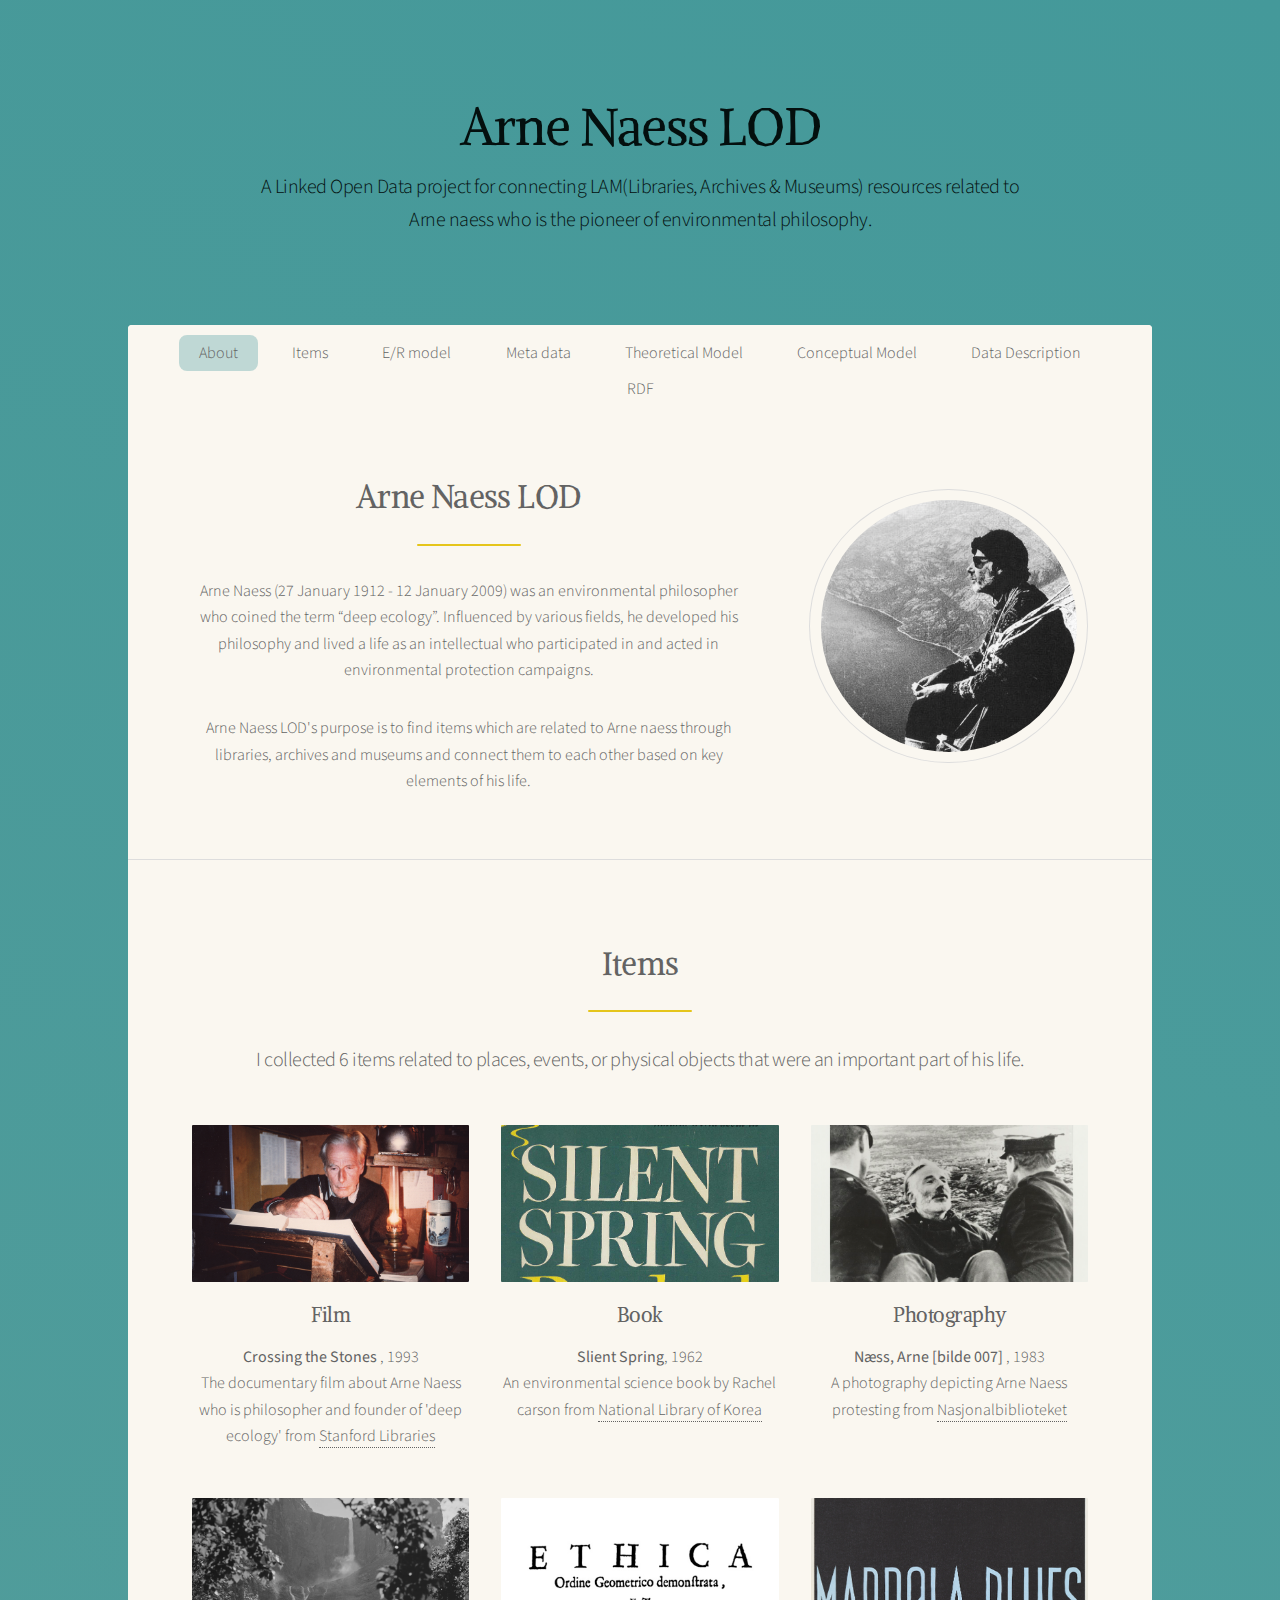
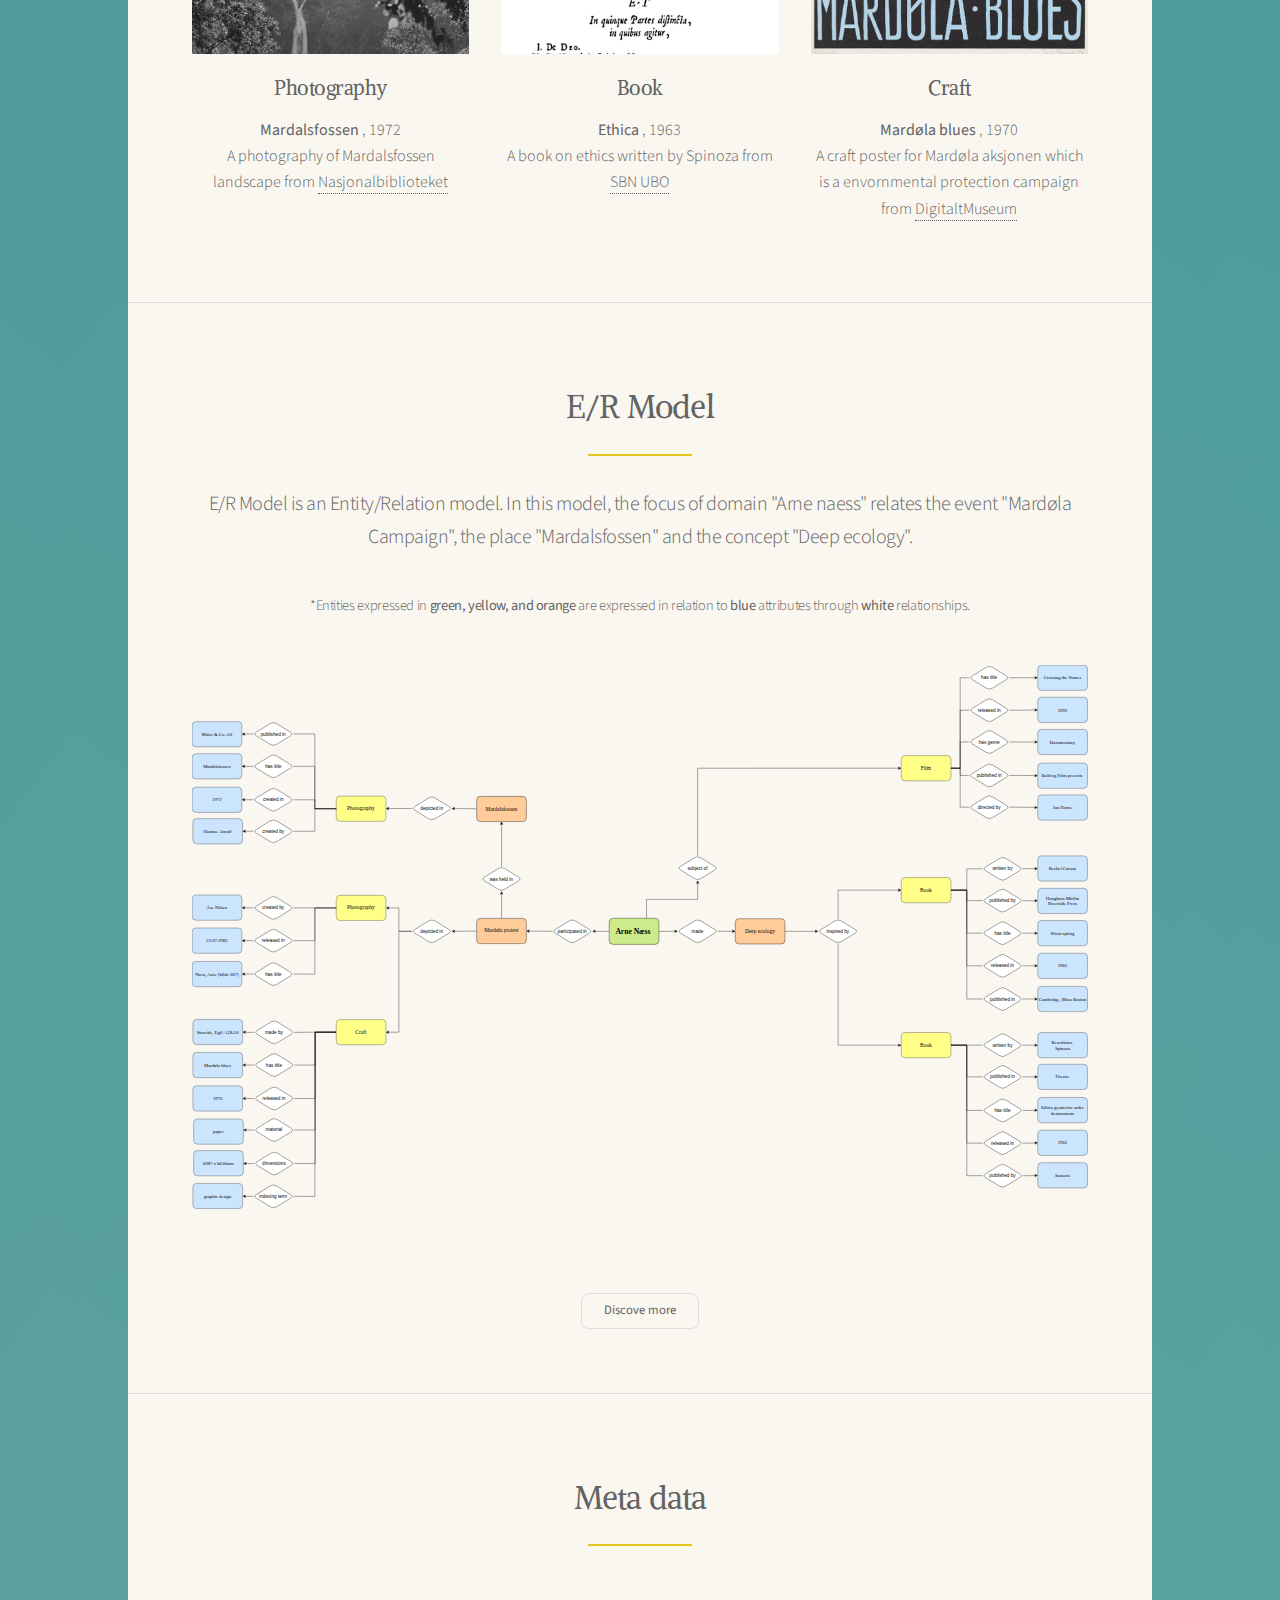
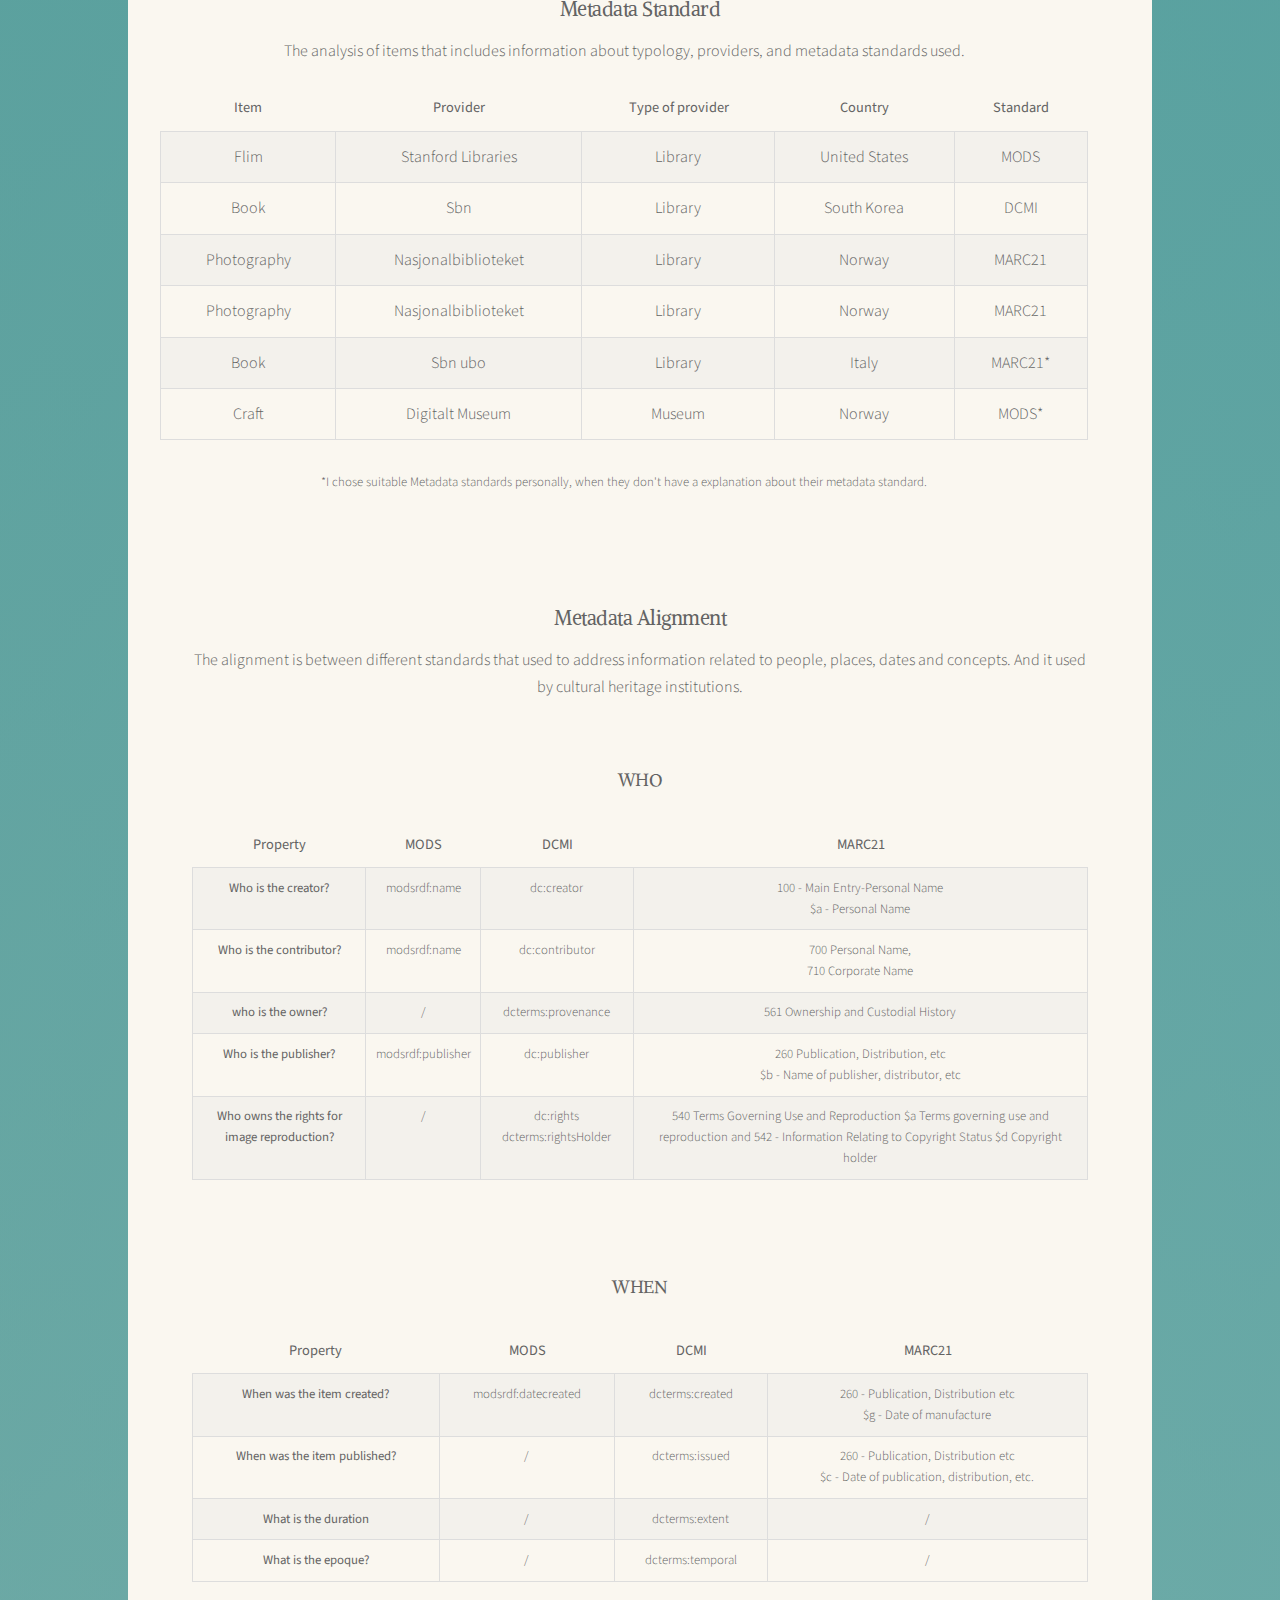
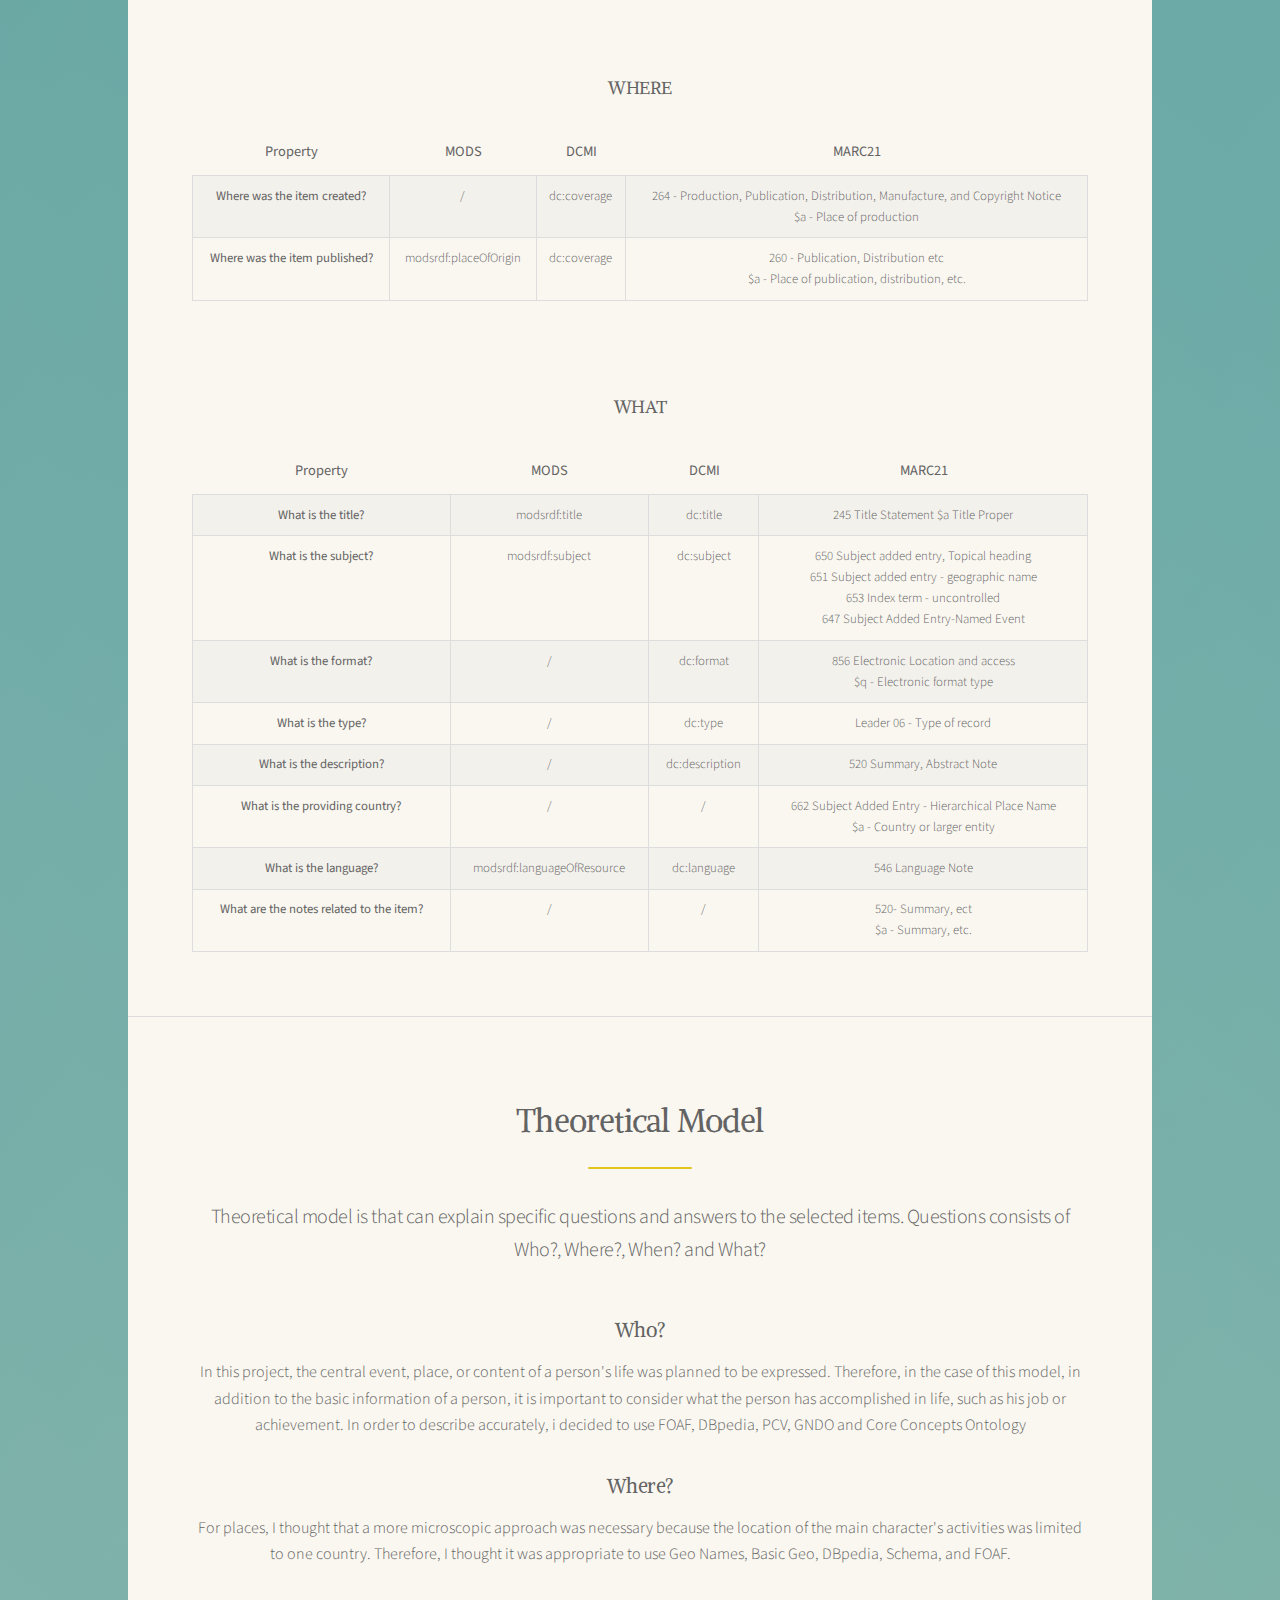
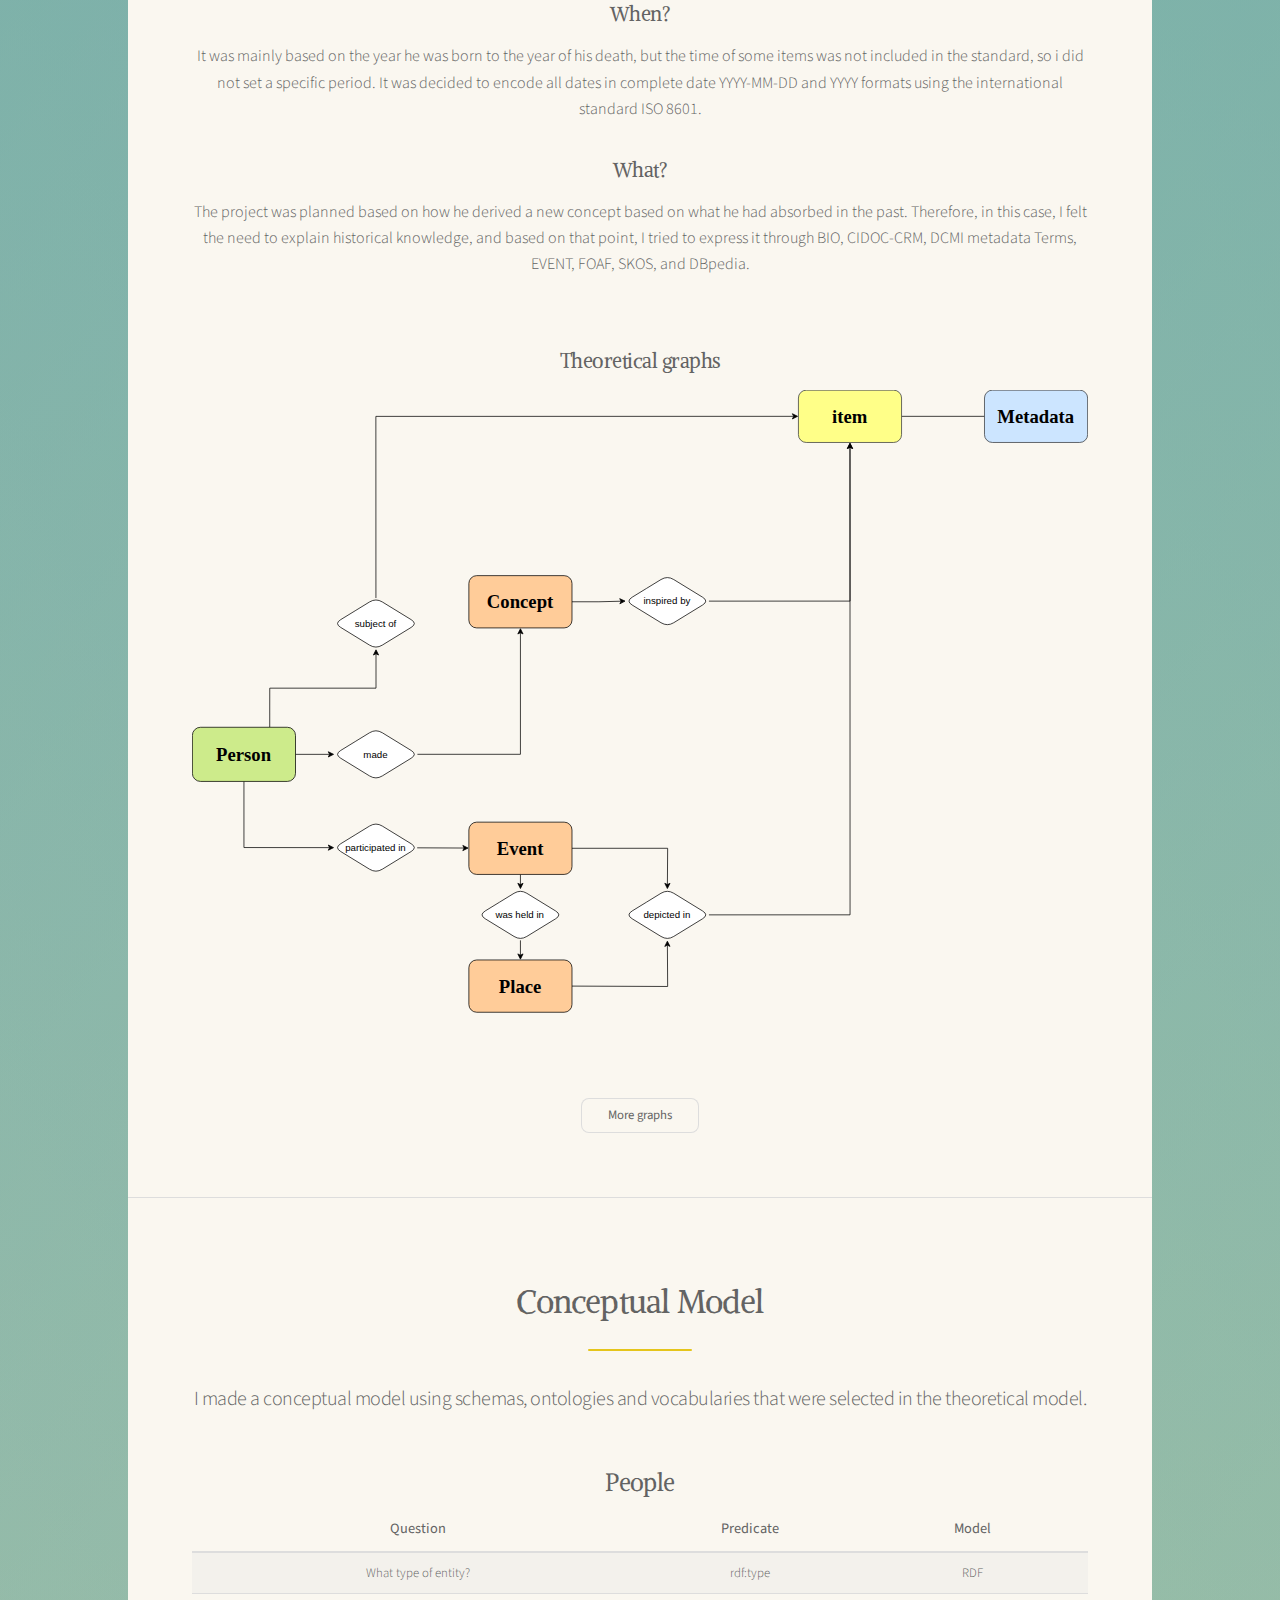
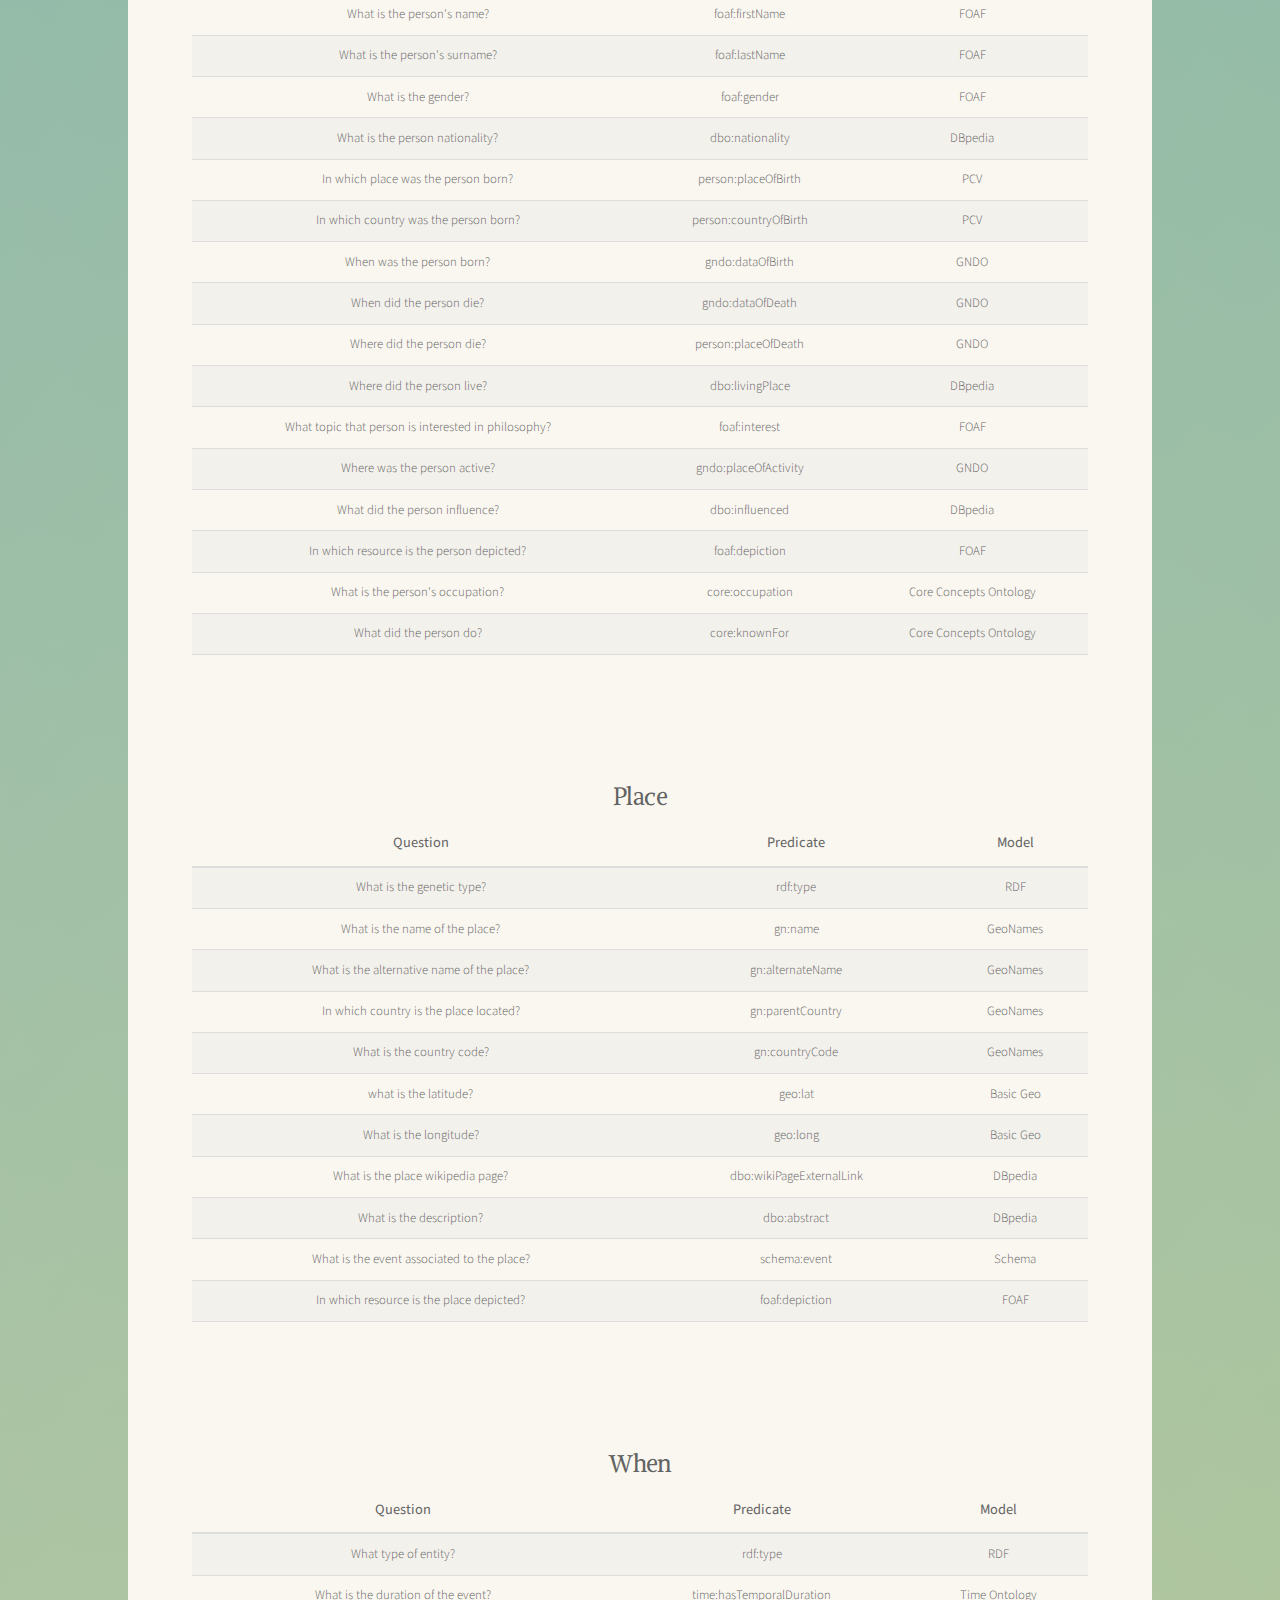
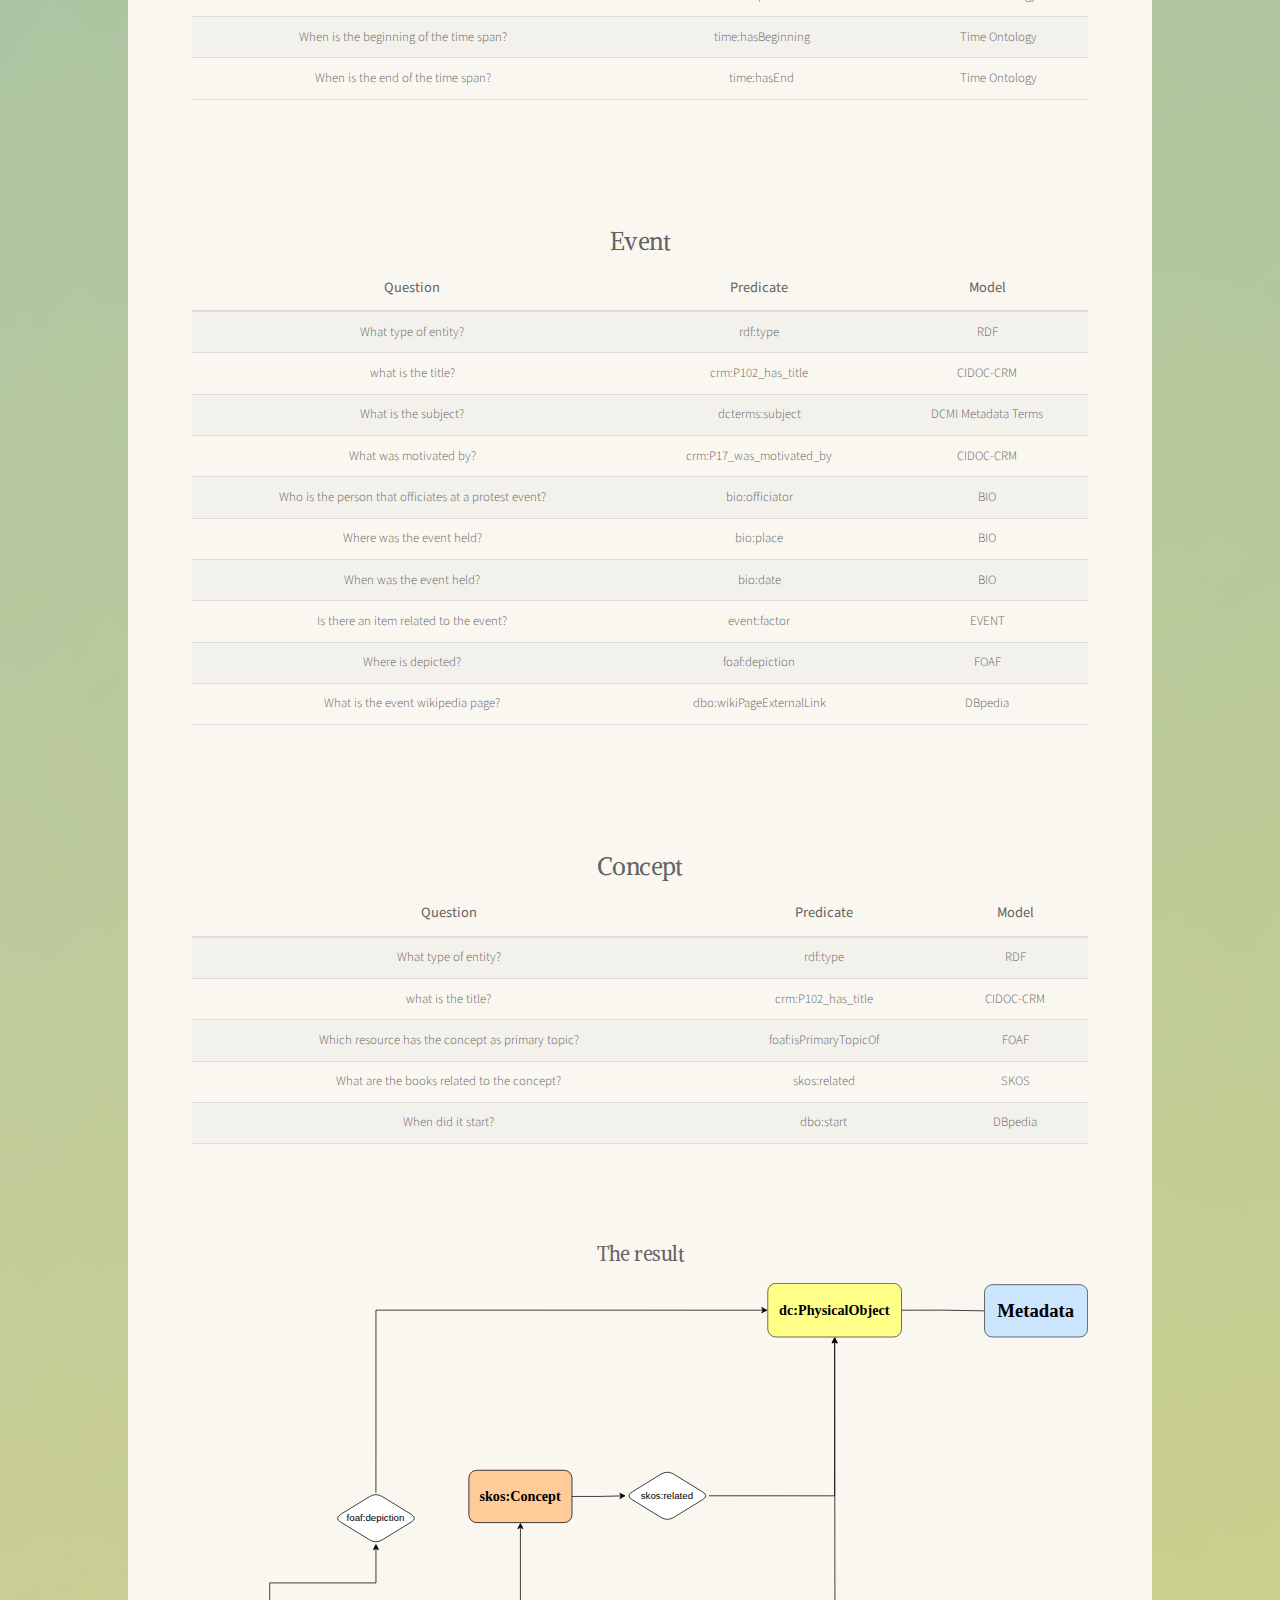
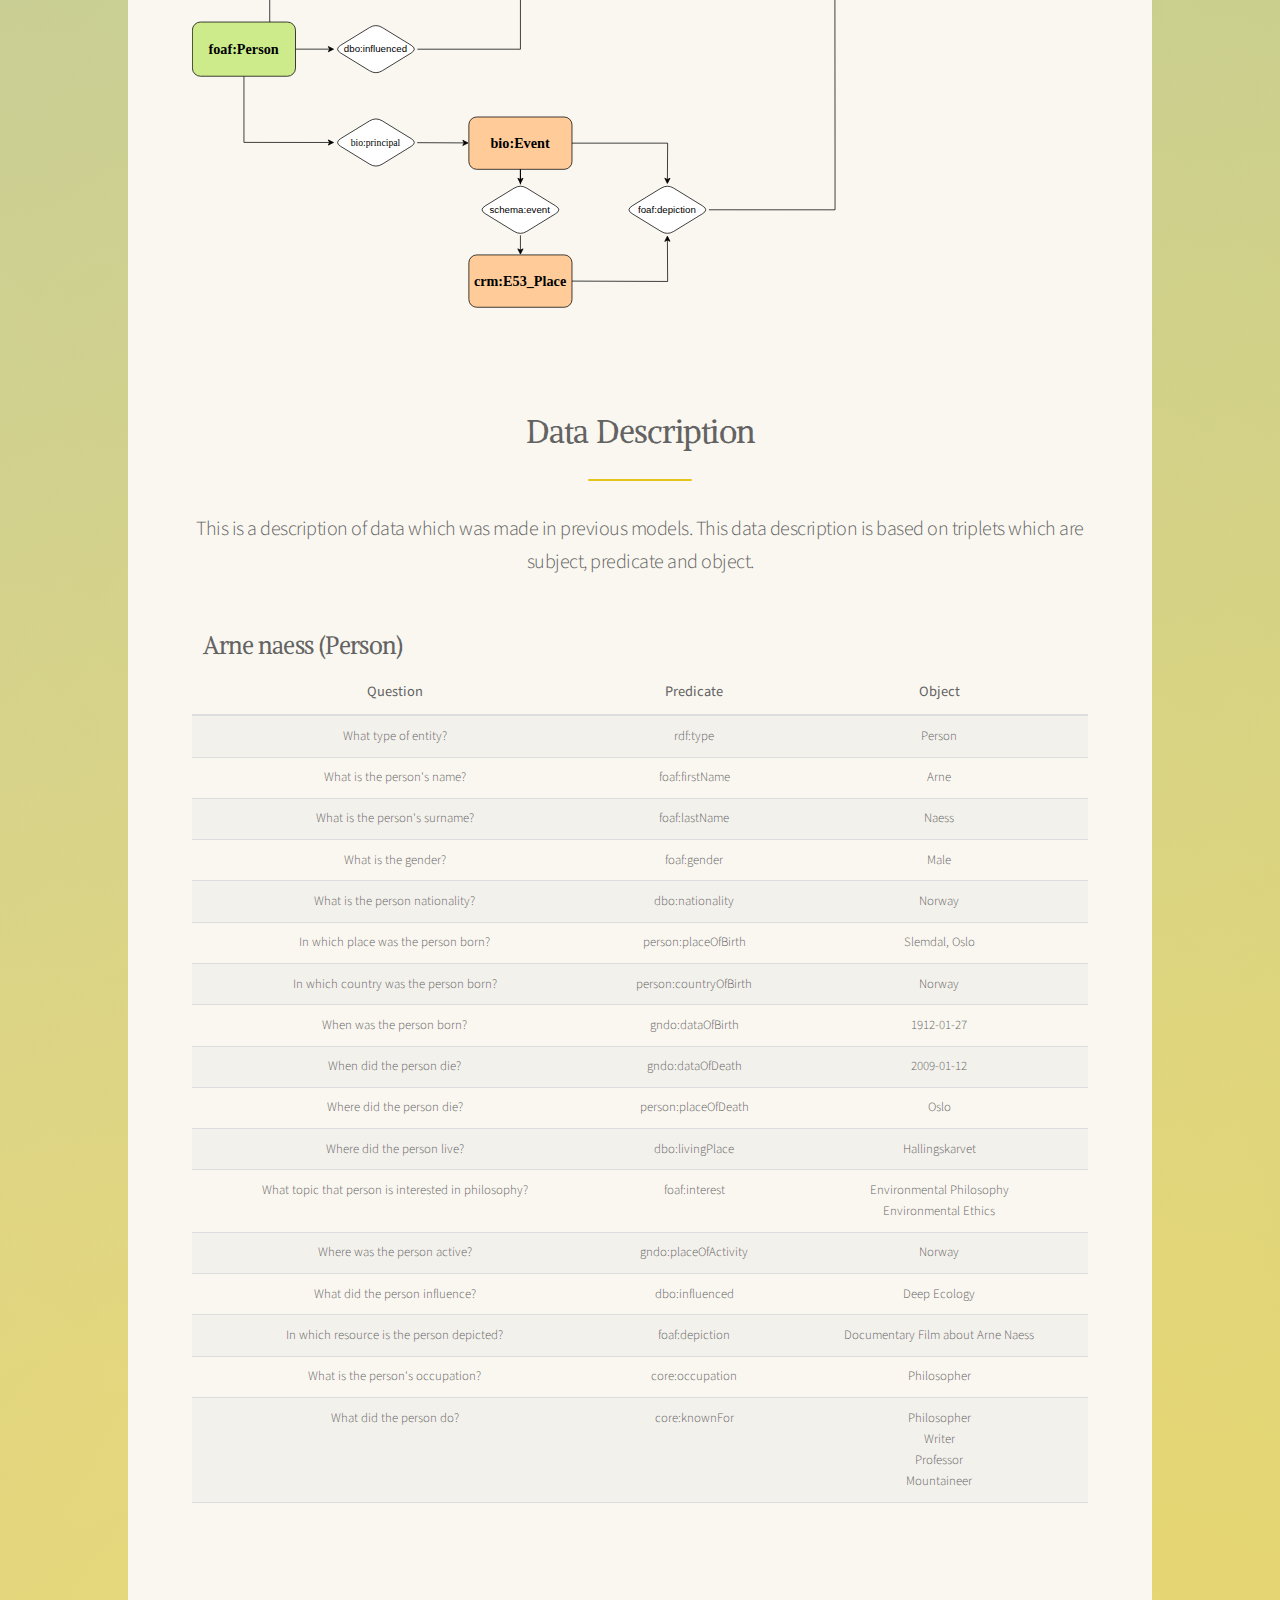
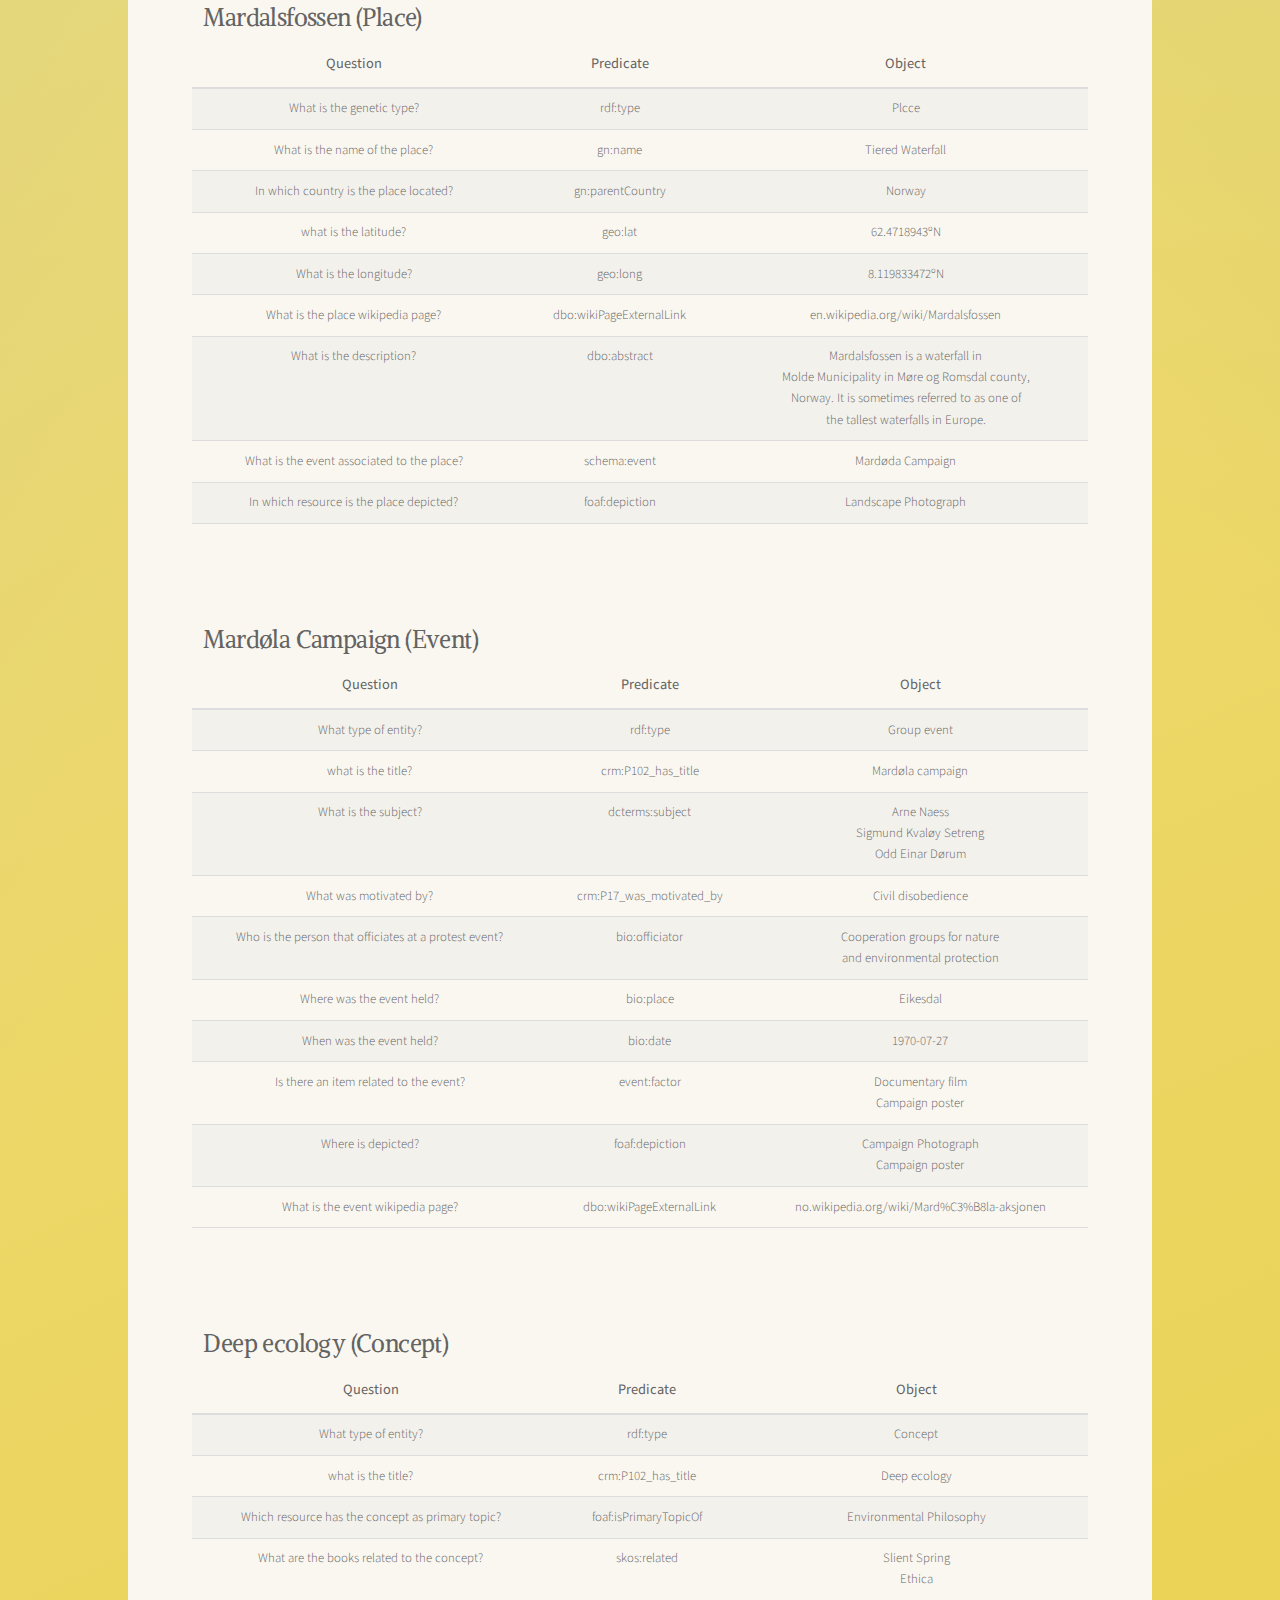
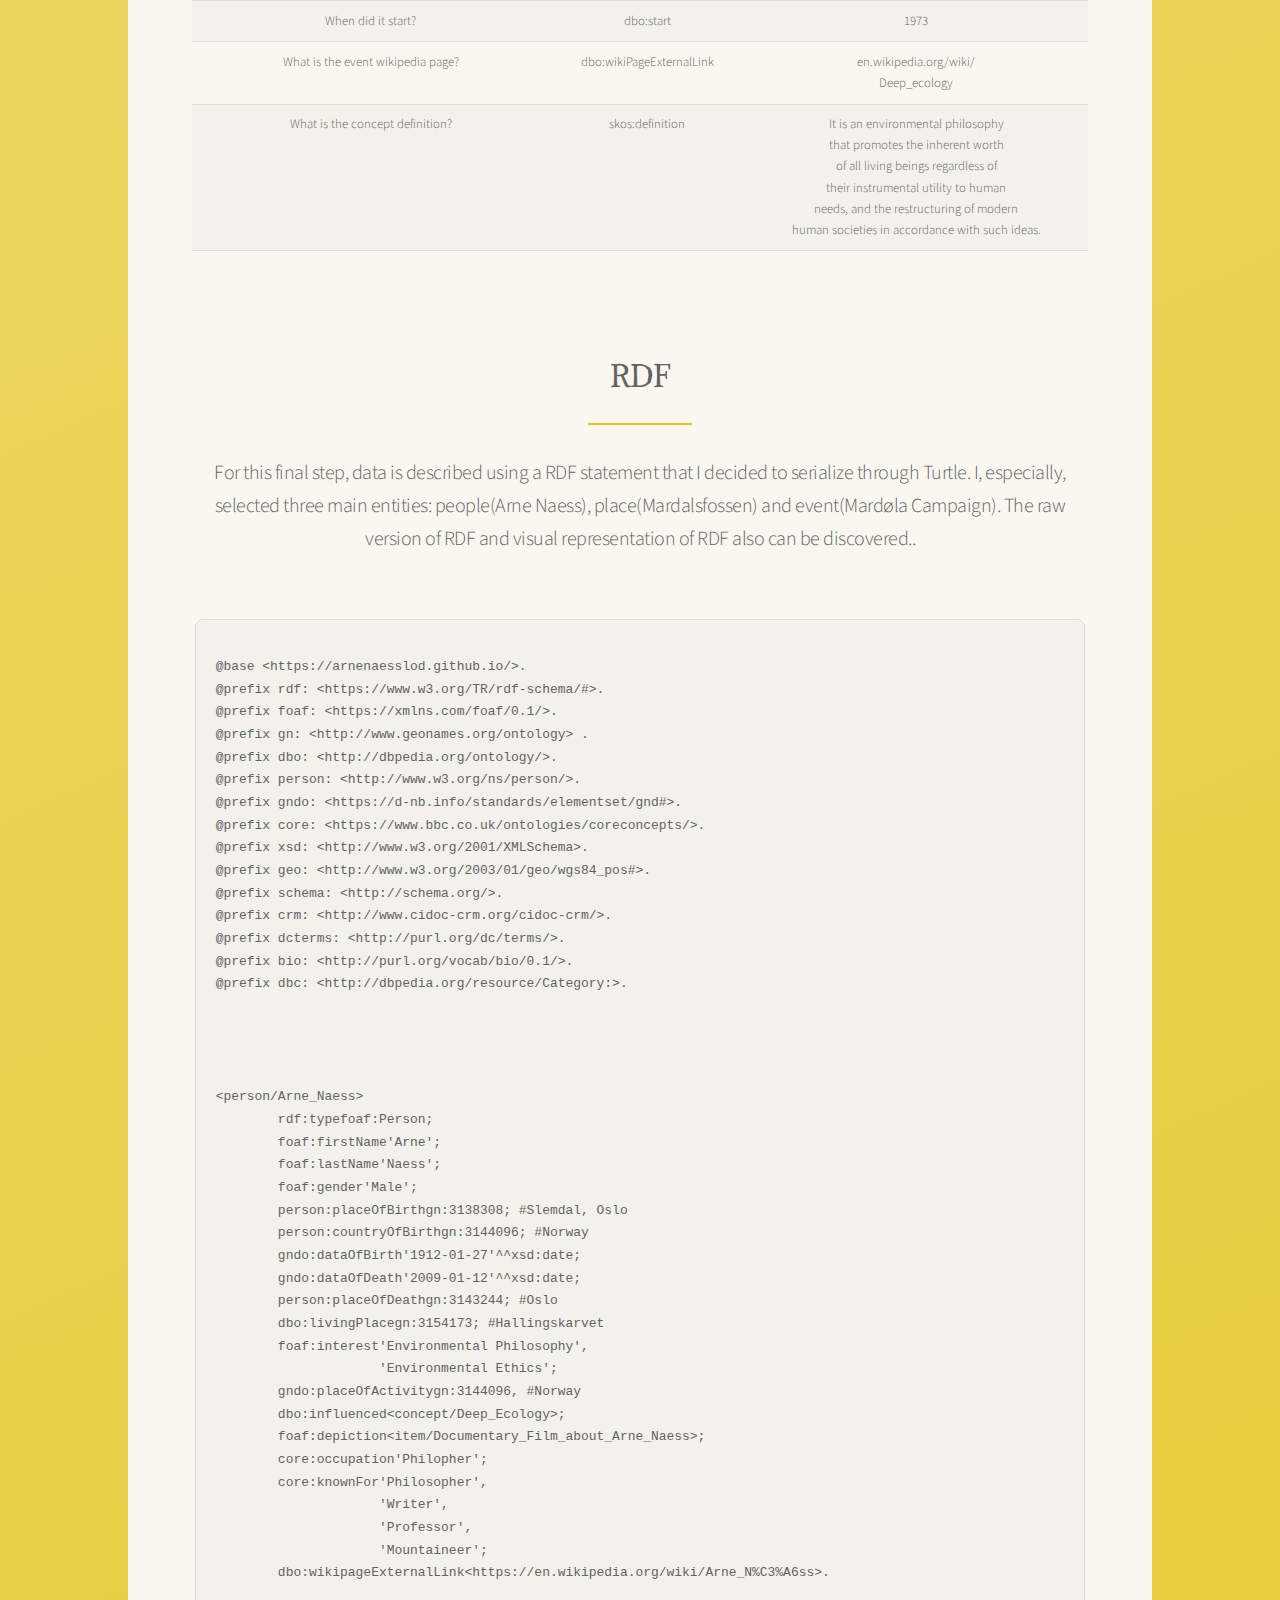
==== index.html @ defae375 "Add files via upload" ====
<!DOCTYPE HTML>
<!--
	Stellar by HTML5 UP
	html5up.net | @ajlkn
	Free for personal and commercial use under the CCA 3.0 license (html5up.net/license)
-->
<html>
	<head>
		<title>Arne Naess LOD</title>
		<meta charset="utf-8" />
		<meta name="viewport" content="width=device-width, initial-scale=1, user-scalable=no" />
		<link rel="stylesheet" href="assets/css/main.css" />
		<noscript><link rel="stylesheet" href="assets/css/noscript.css" /></noscript>
	</head>
	<body class="is-preload">

		<!-- Wrapper -->
			<div id="wrapper">

				<!-- Header -->
					<header id="header" class="alt">
						<h1>Arne Naess LOD</h1>
						<p>A Linked Open Data project for connecting LAM(Libraries, Archives & Museums) 
							resources related to <br />Arne naess who is the pioneer of environmental philosophy.<br /></a></p>
					</header>

				<!-- Nav -->
					<nav id="nav">
						<ul>
							<li><a href="#about" class="active">About</a></li>
							<li><a href="#items">Items</a></li>
							<li><a href="#ermodel">E/R model</a></li>
							<li><a href="#metadata">Meta data</a></li>
							<li><a href="#tmodel">Theoretical Model</a></li>
							<li><a href="#cmodel">Conceptual Model</a></li>
							<li><a href="#datad">Data Description</a></li>
							<li><a href="#rdf">RDF</a></li>
						</ul>
					</nav>

				<!-- Main -->
					<div id="main">

						<!-- About -->
						<section id="about" class="main special">
							<div class="spotlight">
								<div class="content">
									<header class="major">
										<h2>Arne Naess LOD</h2>
									</header>
									<p>Arne Naess (27 January 1912 - 12 January 2009) was an environmental
										 philosopher who coined the term “deep ecology”. Influenced by various
										  fields, he developed his philosophy and lived a life as an intellectual who 
										participated in and acted in environmental protection campaigns.</p>
									<p>Arne Naess LOD's purpose is to find items which are related to Arne naess 
										through libraries, archives and museums and connect them to each other 
										based on key elements of his life.</p>
								</div>
								<span class="image"><img src="images/pro02.png" alt="" /></span>
							</div>
						</section>

						<!-- items -->
						<section id="items" class="main special">
							<header class="major">
								<h2>Items</h2>
								<p>I collected 6 items related to places, events, or physical objects that were an important part of his life.
                                </p>
							</header>
							<ul class="features">
								<li>
									<span class="image"><img src="images/p01.jpeg" alt="" /></span>
									<h3>Film</h3>
									<p><strong>Crossing the Stones</strong> , 1993<br/>
										The documentary film about Arne Naess who is philosopher and founder of 'deep ecology' from <a href="https://searchworks.stanford.edu/view/10715419">Stanford Libraries</a></p>
								</li>
								<li>
									<span class="image"><img src="images/p02.png" alt="" /></span>
									</a>
									<h3>Book</h3>
									<p><strong>Slient Spring</strong>, 1962<br/>
										An environmental science book by Rachel carson from <a href="https://lod.nl.go.kr/home/ir/irdetail.jsp?uri=http://lod.nl.go.kr/resource/WMO000055969&materialCount=2&authorCount=0&subjectCount=0&libraryCount=0&originalKeywrod=silent+spring&combinatedKeywrod=silent+spring&SetType=%EC%9E%90%EB%A3%8C">National Library of Korea</a></p>
								</li>
								<li>
									<span class="image"><img src="images/p03.png" alt="" /></span>
									</a>
									<h3>Photography</h3>
									<p><strong>Næss, Arne [bilde 007]</strong> , 1983<br/>
									   A photography depicting Arne Naess protesting from <a href="https://www.nb.no/items/da45d9f310d1b38ab0f82d27bcfc8ac9?page=0&searchText=Arne%20N%C3%A6ss">Nasjonalbiblioteket</a></p>
								</li>
								<li>
									<span class="image"><img src="images/p04.png" alt="" /></span>
									</a>
									<h3>Photography</h3>
									<p><strong>Mardalsfossen</strong> , 1972<br/>
									   A photography of Mardalsfossen landscape from <a href="https://www.nb.no/items/d3bdcef6f8443173393121595d1d7f48?page=0&searchText=Mardalsfossen">Nasjonalbiblioteket</a></p>
								</li>
								<li>
									<span class="image"><img src="images/p05.png" alt="" /></span>
								    </a>
									<h3>Book</h3>
									<p><strong>Ethica</strong> , 1963<br/>
										A book on ethics written by Spinoza from <a href="https://sol.unibo.it/SebinaOpac/resource/ethica/UBO0046463">SBN UBO</a></p>
								</li>
								<li>
									<span class="image"><img src="images/p06.png" alt="" /></span>
									</a>
									<h3>Craft</h3>
									<p><strong>Mardøla blues</strong> , 1970<br/> 
										A craft poster for Mardøla aksjonen which is a envornmental protection campaign from <a href="https://digitaltmuseum.no/011062540388/mardola-blues-plakat">DigitaltMuseum</a></p>
								</li>
							</ul>
							<footer class="major">
							</footer>
						</section>

						<!-- E/R model -->
						<section id="ermodel" class="main special">
							<header class="major">
								<h2>E/R Model</h2>
								<p>E/R Model is an Entity/Relation model. 
									In this model, the focus of domain "Arne naess" 
									relates the event "Mardøla Campaign", the place 
									"Mardalsfossen" and the concept "Deep ecology".</p>
								<p style="font-size:90%;">*Entities expressed in <strong>green, yellow, and orange</strong> are 
									expressed in relation to <strong>blue</strong> attributes through <strong>white</strong> 
									relationships.</p>
							</header>
							<section class="wrapper style2 align-center color9">
								<div class="inner">
									<span class="image fit"><img src="images/arne.svg" alt="" /></span>
									<br>
									<br>					    
									   <ul class="actions stacked">
										<li><a href="ermodelgraph.html" class="button small" id=positionx><strong>Discove more</strong></a></li>
									   </ul>
						   </section>
						</section>

						<!-- First Section -->
							<section id="metadata" class="main special">
								<header class="major">
									<h2>Meta data</h2>
								</header>
									<h3>Metadata Standard</h3>
									<ul class="features">
										<p>The analysis of items that includes information about typology, providers, and metadata standards used.</p>
										<table class="alt">
											<thead>
											<br>
												<tr>
													<th>Item</th>
													<th>Provider</th>
													<th>Type of provider</th>
													<th>Country</th>
													<th>Standard</th>
												</tr>
											</thead>
											<tbody>
												<tr>
													<td class="no">Flim</td>
													<td>Stanford Libraries</td>
													<td>Library</td>
													<td rowspan="1" style="vertical-align : middle;text-align:center;">United States</td>
													<td>MODS</td>
												</tr>
							
												<tr>
													<td class="no">Book</td>
													<td>Sbn</td>
													<td>Library</td>
													<td rowspan="1" style="vertical-align : middle;text-align:center;">South Korea</td>
													<td>DCMI</td>
												</tr>
												<tr>
													<td class="no">Photography</td>
													<td>Nasjonalbiblioteket</td>
													<td>Library</td>
													<td rowspan="1" style="vertical-align : middle;text-align:center;">Norway</td>
													<td>MARC21</td>
												</tr>
											
												<tr>
													<td class="no">Photography</td>
													<td>Nasjonalbiblioteket</td>
													<td>Library</td>
													<td>Norway</td>
													<td>MARC21</td>
												</tr>
												<tr>
													<td class="no">Book</td>
													<td>Sbn ubo</td>
													<td>Library</td>
													<td rowspan="1" style="vertical-align : middle;text-align:center;">Italy</td>
													<td>MARC21*</td>
												</tr>
												<tr>
													<td class="no">Craft</td>
													<td>Digitalt Museum</td>
													<td>Museum</td>
													<td>Norway</td>
													<td>MODS*</td>
												</tr>
											</tbody>
										</table>
										<p style="font-size:80%">*I chose suitable Metadata standards personally, 
											when they don't have a explanation about their metadata standard. </p>
									</ul>
									<br/>
									<h3>Metadata Alignment</h3>
									<p>The alignment is between different standards that used to address information 
										related to people, places, dates and concepts. And it used by cultural heritage institutions. </p>
									<br/>
									<h4><strong>WHO</strong></h4>
										<table class="alt">
											<thead>
											<br>
												<tr>
													<th>Property</th>
													<th>MODS</th>
													<th>DCMI</th>
													<th>MARC21</th>
												</tr>
											</thead>
											<tbody style="font-size:80%">
												<tr>
													<td><strong>Who is the creator?</strong></td>
													<td>modsrdf:name</td>
													<td>dc:creator</td>
													<td>
														100 - Main Entry-Personal Name <br/>
														$a - Personal Name</td>
												</tr>
												<tr>
													<td><strong>Who is the contributor?</strong></td>
													<td>modsrdf:name</td>
													<td>dc:contributor</td>
													<td>
														700 Personal Name,<br/>
														710 Corporate Name</td>
												</tr>
												<tr>
													<td><strong>who is the owner?</strong></td>
													<td>/</td>
													<td>dcterms:provenance</td>
													<td>561 Ownership and Custodial History</td>
												</tr>
												<tr>
													<td><strong>Who is the publisher?</strong></td>
													<td>modsrdf:publisher</td>
													<td>dc:publisher</td>
													<td>
														260 Publication, Distribution, etc <br/>
														$b - Name of publisher, distributor, etc</td>
												</tr>
												<tr>
													<td><strong>Who owns the rights for image reproduction?</strong></td>
													<td>/</td>
													<td>dc:rights
														dcterms:rightsHolder</td>
													<td>540 Terms Governing Use and Reproduction $a Terms governing use and reproduction and
														542 - Information Relating to Copyright Status $d Copyright holder</td>
												</tr>
											</tbody>
										</table>
										<br/><br/>
										<h4><strong>WHEN</strong></h4>
										<table class="alt">
											<thead>
											<br>
												<tr>
													<th>Property</th>
													<th>MODS</th>
													<th>DCMI</th>
													<th>MARC21</th>
												</tr>
											</thead>
											<tbody style="font-size:80%">
												<tr>
													<td><strong>When was the item created?</strong></td>
													<td>modsrdf:datecreated</td>
													<td>dcterms:created</td>
													<td>
														260 - Publication, Distribution etc <br/>
														$g - Date of manufacture</td>
												</tr>
												<tr>
													<td><strong>When was the item published?</strong></td>
													<td>/</td>
													<td>dcterms:issued</td>
													<td>
														260 - Publication, Distribution etc <br/>
														$c - Date of publication, distribution, etc.</td>
												</tr>
												<tr>
													<td><strong>What is the duration</strong></td>
													<td>/</td>
													<td>dcterms:extent</td>													
													<td>/</td>
												</tr>
												<tr>
													<td><strong>What is the epoque?</strong></td>
													<td>/</td>
													<td>dcterms:temporal</td>													
													<td>/</td>
												</tr>
											</tbody>
										</table>
										<br/><br/>
										<h4><strong>WHERE</strong></h4>
										<table class="alt">
											<thead>
											<br>
												<tr>
													<th>Property</th>
													<th>MODS</th>
													<th>DCMI</th>
													<th>MARC21</th>
												</tr>
											</thead>
											<tbody style="font-size:80%">
												<tr>
													<td><strong>Where was the item created?</strong></td>
													<td>/</td>
													<td>dc:coverage</td>
													<td>264 - Production, Publication, Distribution, Manufacture, and Copyright Notice <br/>
														$a - Place of production</td>
												</tr>
												<tr>
													<td><strong>Where was the item published?</strong></td>
													<td>modsrdf:placeOfOrigin</td>
													<td>dc:coverage</td>
													<td>
														260 - Publication, Distribution etc <br/>
														$a - Place of publication, distribution, etc.</td>
												</tr>
											</tbody>
										</table>
										<br/><br/>
										<h4><strong>WHAT</strong></h4>
										<table class="alt">
											<thead>
											<br>
												<tr>
													<th>Property</th>
													<th>MODS</th>
													<th>DCMI</th>
													<th>MARC21</th>
												</tr>
											</thead>
											<tbody style="font-size:80%">
												<tr>
													<td><strong>What is the title?</strong></td>
													<td>modsrdf:title</td>
													<td>dc:title</td>
													<td>245 Title Statement $a Title Proper</td>
												</tr>
												<tr>
													<td><strong>What is the subject?</strong></td>
													<td>modsrdf:subject</td>
													<td>dc:subject</td>
													<td>650 Subject added entry, Topical heading <br/>
														651 Subject added entry - geographic name <br/>
														653 Index term - uncontrolled <br/>
														647 Subject Added Entry-Named Event</td>
												</tr>
												<tr>
													<td><strong>What is the format?</strong></td>
													<td>/</td>
													<td>dc:format</td>
													<td>856 Electronic Location and access <br/>
														$q - Electronic format type</td>
												</tr>
												<tr>
													<td><strong>What is the type?</strong></td>
													<td>/</td>
													<td>dc:type</td>
													<td>Leader 06 - Type of record</td>
												</tr>
												<tr>
													<td><strong>What is the description?</strong></td>
													<td>/</td>
													<td>dc:description</td>
													<td>520 Summary, Abstract Note</td>
												</tr>
												<tr>
													<td><strong>What is the providing country?</strong></td>
													<td>/</td>
													<td>/</td>
													<td>662 Subject Added Entry - Hierarchical Place Name <br/>
														$a - Country or larger entity</td>
												</tr>
												<tr>
													<td><strong>What is the language?</strong></td>
													<td>modsrdf:languageOfResource</td>
													<td>dc:language</td>
													<td>546 Language Note</td>
												</tr>
												<tr>
													<td><strong>What are the notes related to the item?</strong></td>
													<td>/</td>
													<td>/</td>
													<td>520- Summary, ect <br/>
														 $a - Summary, etc.</td>
												</tr>
											</tbody>
										</table>

									
							</section>

						<!-- Second Section -->
							<section id="tmodel" class="main special">
								<header class="major">
									<h2>Theoretical Model</h2>
									<p>Theoretical model is that can explain specific questions 
										and answers to the selected items. Questions consists of 
										Who?, Where?, When? and What?</p>
								</header>
									<h3>Who?</h3>
									<p>In this project, the central event, place, or content of a 
										person's life was planned to be expressed. Therefore, in the 
										case of this model, in addition to the basic information of a
										 person, it is important to consider what the person has accomplished
										  in life, such as his job or achievement. In order to describe accurately,
										   i decided to use FOAF, DBpedia, PCV, GNDO and Core Concepts Ontology</p>
									<h3>Where?</h3>
									<p>For places, I thought that a more microscopic approach was necessary 
										because the location of the main character's activities was limited to one 
										country. Therefore, I thought it was appropriate to use Geo Names, Basic Geo, 
										DBpedia, Schema, and FOAF.</p>
									<h3>When?</h3>
									<p>It was mainly based on the year he was born to the year of his death, 
										but the time of some items was not included in the standard, so i did 
										not set a specific period. It was decided to encode all dates in complete 
										date YYYY-MM-DD and YYYY formats using the international standard ISO 8601.</p>
									<h3>What?</h3>
									<p>The project was planned based on how he derived a new concept based on what
										 he had absorbed in the past. Therefore, in this case, I felt the need to
										  explain historical knowledge, and based on that point, I tried to express
										   it through BIO, CIDOC-CRM, DCMI metadata Terms, EVENT, FOAF, SKOS, and DBpedia.</p>
									<br/>
									<h3>Theoretical graphs</h3>
									<section class="wrapper style2 align-center color9">
										<div class="inner">
											<span class="image fit"><img src="images/arne3.svg" alt="" /></span>
											<br>	
											<br>				    
												<ul class="actions stacked">
												<li><a href="tgraph.html" class="button small" id=positionx><strong>More graphs</strong></a></li>
												</ul>
									</section>
							</section>

						    <!-- conceptual model -->
							<section id="cmodel" class="main special">
								<header class="major">
									<h2>Conceptual Model</h2>
									<p>I made a conceptual model using schemas, ontologies and vocabularies 
										that were selected in the theoretical model.</p>
								</header>
								<!-- Table -->
								<section class="wrapper style1 align-center">
									<div class="inner" id="people">
									<h2>People</h2>
										<div class="content">
											<div class="table-wrapper">
												<table class="fixed">
													<thead>
													<tr>
														<th>Question</th>
														<th>Predicate</th>
														<th>Model</th>
													</tr>
													</thead>
													<tbody style="font-size:80%">
													<tr>
														<td>What type of entity?</td>
														<td>rdf:type</td>
														<td>RDF</td>
													</tr>
													<tr>
														<td>What is the person's name?</td>
														<td>foaf:firstName</td>
														<td>FOAF</td>
													</tr>
													<tr>
														<td>What is the person's surname?</td>
														<td>foaf:lastName</td>
														<td>FOAF</td>
													</tr>
													<tr>
														<td>What is the gender?</td>
														<td>foaf:gender</td>
														<td>FOAF</td>
													</tr>
													<tr>
														<td>What is the person nationality?</td>
														<td>dbo:nationality</td>
														<td>DBpedia</td>
													</tr>
													<tr>
														<td>In which place was the person born?</td>
														<td>person:placeOfBirth</td>
														<td>PCV</td>
													</tr>
													<tr>
														<td>In which country was the person born?</td>
														<td>person:countryOfBirth</td>
														<td>PCV</td>
													</tr>
														<tr>
														<td>When was the person born?</td>
														<td>gndo:dataOfBirth</td>
														<td>GNDO</td>
													</tr>
													<tr>
														<td>When did the person die?</td>
														<td>gndo:dataOfDeath</td>
														<td>GNDO</td>
													</tr>
													<tr>
														<td>Where did the person die?</td>
														<td>person:placeOfDeath</td>
														<td>GNDO</td>
													</tr>
													<tr>
														<td>Where did the person live?</td>
														<td>dbo:livingPlace</td>
														<td>DBpedia</td>
													</tr>
													<tr>
														<td>What topic that person is interested in philosophy?</td>
														<td>foaf:interest</td>
														<td>FOAF</td>
													</tr>
													<tr>
														<td>Where was the person active?</td>
														<td>gndo:placeOfActivity</td>
														<td>GNDO</td>
													</tr>
													<tr>
														<td>What did the person influence?</td>
														<td>dbo:influenced</td>
														<td>DBpedia</td>
													</tr>
													<tr>
														<td>In which resource is the person depicted?</td>
														<td>foaf:depiction</td>
														<td>FOAF</td>
													</tr>
													<tr>
														<td>What is the person's occupation?</td>
														<td>core:occupation</td>
														<td>Core Concepts Ontology</td>
													</tr>
													<tr>
														<td>What did the person do?</td>
														<td>core:knownFor</td>
														<td>Core Concepts Ontology</td>
													</tr>
													</tbody>
												</table>
											</div>
											</div>
										</div>
										<br/>
										<br/>
										<br/>
										<section class="wrapper style1 align-center">
											<div class="inner" id="place">
											<h2>Place</h2>
												<div class="content">
													<div class="table-wrapper">
														<table class="fixed">
															<thead>
															<tr>
																<th>Question</th>
																<th>Predicate</th>
																<th>Model</th>
															</tr>
															</thead>
															<tbody style="font-size:80%">
															<tr>
																<td>What is the genetic type?</td>
																<td>rdf:type</td>
																<td>RDF</td>
															</tr>
															<tr>
																<td>What is the name of the place?</td>
																<td>gn:name</td>
																<td>GeoNames</td>
															</tr>
															<tr>
																<td>What is the alternative name of the place?</td>
																<td>gn:alternateName</td>
																<td>GeoNames</td>
															</tr>
															<tr>
																<td>In which country is the place located?</td>
																<td>gn:parentCountry</td>
																<td>GeoNames</td>
															</tr>
															<tr>
																<td>What is the country code?</td>
																<td>gn:countryCode</td>
																<td>GeoNames</td>
															</tr>
															<tr>
																<td>what is the latitude?</td>
																<td>geo:lat</td>
																<td>Basic Geo</td>
															</tr>
															<tr>
																<td>What is the longitude?</td>
																<td>geo:long</td>
																<td>Basic Geo</td>
															</tr>
																<tr>
																<td>What is the place wikipedia page?</td>
																<td>dbo:wikiPageExternalLink</td>
																<td>DBpedia</td>
															</tr>
															<tr>
																<td>What is the description?</td>
																<td>dbo:abstract</td>
																<td>DBpedia</td>
															</tr>
															<tr>
																<td>What is the event associated to the place?</td>
																<td>schema:event</td>
																<td>Schema</td>
															</tr>
															<tr>
																<td>In which resource is the place depicted?</td>
																<td>foaf:depiction</td>
																<td>FOAF</td>
															</tr>
															</tbody>
														</table>
													</div>
													</div>
												</div>
												<br/>
												<br/>
												<br/>
												<section class="wrapper style1 align-center">
													<div class="inner" id="when">
													<h2>When</h2>
														<div class="content">
															<div class="table-wrapper">
																<table class="fixed">
																	<thead>
																	<tr>
																		<th>Question</th>
																		<th>Predicate</th>
																		<th>Model</th>
																	</tr>
																	</thead>
																	<tbody style="font-size:80%">
																	<tr>
																		<td>What type of entity?</td>
																		<td>rdf:type</td>
																		<td>RDF</td>
																	</tr>
																	<tr>
																		<td>What is the duration of the event?</td>
																		<td>time:hasTemporalDuration</td>
																		<td>Time Ontology</td>
																	</tr>
																	<tr>
																		<td>When is the beginning of the time span?</td>
																		<td>time:hasBeginning</td>
																		<td>Time Ontology</td>
																	</tr>
																	<tr>
																		<td>When is the end of the time span?</td>
																		<td>time:hasEnd</td>
																		<td>Time Ontology</td>
																	</tr>
																	</tbody>
																</table>
															</div>
															</div>
														</div>
														<br/>
														<br/>
														<br/>
														<section class="wrapper style1 align-center">
															<div class="inner" id="event">
															<h2>Event</h2>
																<div class="content">
																	<div class="table-wrapper">
																		<table class="fixed">
																			<thead>
																			<tr>
																				<th>Question</th>
																				<th>Predicate</th>
																				<th>Model</th>
																			</tr>
																			</thead>
																			<tbody style="font-size:80%">
																			<tr>
																				<td>What type of entity?</td>
																				<td>rdf:type</td>
																				<td>RDF</td>
																			</tr>
																			<tr>
																				<td>what is the title?</td>
																				<td>crm:P102_has_title</td>
																				<td>CIDOC-CRM</td>
																			</tr>
																			<tr>
																				<td>What is the subject?</td>
																				<td>dcterms:subject</td>
																				<td>DCMI Metadata Terms</td>
																			</tr>
																			<tr>
																				<td>What was motivated by?</td>
																				<td>crm:P17_was_motivated_by</td>
																				<td>CIDOC-CRM</td>
																			</tr>
																			<tr>
																				<td>Who is the person that officiates at a protest event?</td>
																				<td>bio:officiator</td>
																				<td>BIO</td>
																			</tr>
																			<tr>
																				<td>Where was the event held?</td>
																				<td>bio:place</td>
																				<td>BIO</td>
																			</tr>
																			<tr>
																				<td>When was the event held?</td>
																				<td>bio:date</td>
																				<td>BIO</td>
																			</tr>
																			<tr>
																				<td>Is there an item related to the event?</td>
																				<td>event:factor</td>
																				<td>EVENT</td>
																			</tr>
																			<tr>
																				<td>Where is depicted?</td>
																				<td>foaf:depiction</td>
																				<td>FOAF</td>
																			</tr>
																			<tr>
																				<td>What is the event wikipedia page?</td>
																				<td>dbo:wikiPageExternalLink</td>
																				<td>DBpedia</td>
																			</tr>
																			</tbody>
																		</table>
																	</div>
																	</div>
																</div>
																<br/>
																<br/>
																<br/>
																<section class="wrapper style1 align-center">
																	<div class="inner" id="concept">
																	<h2>Concept</h2>
																		<div class="content">
																			<div class="table-wrapper">
																				<table class="fixed">
																					<thead>
																					<tr>
																						<th>Question</th>
																						<th>Predicate</th>
																						<th>Model</th>
																					</tr>
																					</thead>
																					<tbody style="font-size:80%">
																					<tr>
																						<td>What type of entity?</td>
																						<td>rdf:type</td>
																						<td>RDF</td>
																					</tr>
																					<tr>
																						<td>what is the title?</td>
																						<td>crm:P102_has_title</td>
																						<td>CIDOC-CRM</td>
																					</tr>
																					<tr>
																						<td>Which resource has the concept as primary topic?</td>
																						<td>foaf:isPrimaryTopicOf</td>
																						<td>FOAF</td>
																					</tr>
																					<tr>
																						<td>What are the books related to the concept?</td>
																						<td>skos:related</td>
																						<td>SKOS</td>
																					</tr>
																					<tr>
																						<td>When did it start?</td>
																						<td>dbo:start</td>
																						<td>DBpedia</td>
																					</tr>
																					</tbody>
																				</table>
																			</div>
																			</div>
																		</div>

						</section>
						<br/><br/>
						<h3>The result</h3>
							<section class="wrapper style2 align-center color9">
								<div class="inner">
									<span class="image fit"><img src="images/arne4.svg" alt="" /></span>
									<br>	
									<br>				    
							</section>
						
						<!-- Get Started -->
						<section id="datad" class="main special">
							<header class="major">
								<h2>Data Description</h2>
								<p>This is a description of data which was made in previous models. 
									This data description is based on triplets which are subject, predicate and object.</p>
							</header>
								<div class="inner" id="concept">
								<h2 style="text-align:left">&ensp;Arne naess (Person)</h2>
									<div class="content">
										<div class="table-wrapper">
											<table class="fixed">
												<thead>
												<tr>
													<th>Question</th>
													<th>Predicate</th>
													<th>Object</th>
												</tr>
												</thead>
												<tbody style="font-size:80%">
													<tr>
														<td>What type of entity?</td>
														<td>rdf:type</td>
														<td>Person</td>
													</tr>
													<tr>
														<td>What is the person's name?</td>
														<td>foaf:firstName</td>
														<td>Arne</td>
													</tr>
													<tr>
														<td>What is the person's surname?</td>
														<td>foaf:lastName</td>
														<td>Naess</td>
													</tr>
													<tr>
														<td>What is the gender?</td>
														<td>foaf:gender</td>
														<td>Male</td>
													</tr>
													<tr>
														<td>What is the person nationality?</td>
														<td>dbo:nationality</td>
														<td>Norway</td>
													</tr>
													<tr>
														<td>In which place was the person born?</td>
														<td>person:placeOfBirth</td>
														<td>Slemdal, Oslo</td>
													</tr>
													<tr>
														<td>In which country was the person born?</td>
														<td>person:countryOfBirth</td>
														<td>Norway</td>
													</tr>
														<tr>
														<td>When was the person born?</td>
														<td>gndo:dataOfBirth</td>
														<td>1912-01-27</td>
													</tr>
													<tr>
														<td>When did the person die?</td>
														<td>gndo:dataOfDeath</td>
														<td>2009-01-12</td>
													</tr>
													<tr>
														<td>Where did the person die?</td>
														<td>person:placeOfDeath</td>
														<td>Oslo</td>
													</tr>
													<tr>
														<td>Where did the person live?</td>
														<td>dbo:livingPlace</td>
														<td>Hallingskarvet</td>
													</tr>
													<tr>
														<td>What topic that person is interested in philosophy?</td>
														<td>foaf:interest</td>
														<td>Environmental Philosophy<br/>
															Environmental Ethics</td>
													</tr>
													<tr>
														<td>Where was the person active?</td>
														<td>gndo:placeOfActivity</td>
														<td>Norway</td>
													</tr>
													<tr>
														<td>What did the person influence?</td>
														<td>dbo:influenced</td>
														<td>Deep Ecology</td>
													</tr>
													<tr>
														<td>In which resource is the person depicted?</td>
														<td>foaf:depiction</td>
														<td>Documentary Film about Arne Naess</td>
													</tr>
													<tr>
														<td>What is the person's occupation?</td>
														<td>core:occupation</td>
														<td>Philosopher</td>
													</tr>
													<tr>
														<td>What did the person do?</td>
														<td>core:knownFor</td>
														<td>Philosopher<br/>
															Writer<br/>
															Professor<br/>
															Mountaineer</td>
													</tr>
												</tbody>
											</table>
										</div>
										</div>
									</div>
									<br/>
									<br/>
									<div class="inner" id="concept">
										<h2 style="text-align:left">&ensp;Mardalsfossen (Place)</h2>
											<div class="content">
												<div class="table-wrapper">
													<table class="fixed">
														<thead>
														<tr>
															<th>Question</th>
															<th>Predicate</th>
															<th>Object</th>
														</tr>
														</thead>
														<tbody style="font-size:80%">
															<tr>
																<td>What is the genetic type?</td>
																<td>rdf:type</td>
																<td>Plcce</td>
															</tr>
															<tr>
																<td>What is the name of the place?</td>
																<td>gn:name</td>
																<td>Tiered Waterfall</td>
															</tr>
															<tr>
																<td>In which country is the place located?</td>
																<td>gn:parentCountry</td>
																<td>Norway</td>
															</tr>
															<tr>
																<td>what is the latitude?</td>
																<td>geo:lat</td>
																<td>62.4718943ºN</td>
															</tr>
															<tr>
																<td>What is the longitude?</td>
																<td>geo:long</td>
																<td>8.119833472ºN</td>
															</tr>
																<tr>
																<td>What is the place wikipedia page?</td>
																<td>dbo:wikiPageExternalLink</td>
																<td>en.wikipedia.org/wiki/Mardalsfossen</td>
															</tr>
															<tr>
																<td>What is the description?</td>
																<td>dbo:abstract</td>
																<td>Mardalsfossen is a waterfall in <br/>Molde Municipality 
																	in Møre og Romsdal county, <br/>Norway. It is sometimes 
																	referred to as one of <br/>the tallest waterfalls in Europe.</td>
															</tr>
															<tr>
																<td>What is the event associated to the place?</td>
																<td>schema:event</td>
																<td>Mardøda Campaign</td>
															</tr>
															<tr>
																<td>In which resource is the place depicted?</td>
																<td>foaf:depiction</td>
																<td>Landscape Photograph</td>
															</tr>
														</tbody>
													</table>
												</div>
												</div>
											</div>
											<br/>
									<br/>
									<div class="inner" id="concept">
										<h2 style="text-align:left">&ensp;Mardøla Campaign (Event)</h2>
											<div class="content">
												<div class="table-wrapper">
													<table class="fixed">
														<thead>
														<tr>
															<th>Question</th>
															<th>Predicate</th>
															<th>Object</th>
														</tr>
														</thead>
														<tbody style="font-size:80%">
															<tr>
																<td>What type of entity?</td>
																<td>rdf:type</td>
																<td>Group event</td>
															</tr>
															<tr>
																<td>what is the title?</td>
																<td>crm:P102_has_title</td>
																<td>Mardøla campaign</td>
															</tr>
															<tr>
																<td>What is the subject?</td>
																<td>dcterms:subject</td>
																<td>Arne Naess<br/>
																	Sigmund Kvaløy Setreng<br/>
																	Odd Einar Dørum</td>
															</tr>
															<tr>
																<td>What was motivated by?</td>
																<td>crm:P17_was_motivated_by</td>
																<td>Civil disobedience</td>
															</tr>
															<tr>
																<td>Who is the person that officiates at a protest event?</td>
																<td>bio:officiator</td>
																<td>Cooperation groups for nature<br/>
																	 and environmental protection</td>
															</tr>
															<tr>
																<td>Where was the event held?</td>
																<td>bio:place</td>
																<td>Eikesdal</td>
															</tr>
															<tr>
																<td>When was the event held?</td>
																<td>bio:date</td>
																<td>1970-07-27</td>
															</tr>
															<tr>
																<td>Is there an item related to the event?</td>
																<td>event:factor</td>
																<td>Documentary film<br/>
																	Campaign poster</td>
															</tr>
															<tr>
																<td>Where is depicted?</td>
																<td>foaf:depiction</td>
																<td>Campaign Photograph<br/>
																	Campaign poster</td>
															</tr>
															<tr>
																<td>What is the event wikipedia page?</td>
																<td>dbo:wikiPageExternalLink</td>
																<td>no.wikipedia.org/wiki/Mard%C3%B8la-aksjonen</td>
															</tr>
														</tbody>
													</table>
												</div>
												</div>
											</div>
											<br/>
											<br/>
											<div class="inner" id="concept">
												<h2 style="text-align:left">&ensp;Deep ecology (Concept)</h2>
													<div class="content">
														<div class="table-wrapper">
															<table class="fixed">
																<thead>
																<tr>
																	<th>Question</th>
																	<th>Predicate</th>
																	<th>Object</th>
																</tr>
																</thead>
																<tbody style="font-size:80%">
																	<tr>
																		<td>What type of entity?</td>
																		<td>rdf:type</td>
																		<td>Concept</td>
																	</tr>
																	<tr>
																		<td>what is the title?</td>
																		<td>crm:P102_has_title</td>
																		<td>Deep ecology</td>
																	</tr>
																	<tr>
																		<td>Which resource has the concept as primary topic?</td>
																		<td>foaf:isPrimaryTopicOf</td>
																		<td>Environmental Philosophy</td>
																	</tr>
																	<tr>
																		<td>What are the books related to the concept?</td>
																		<td>skos:related</td>
																		<td>Slient Spring<br/>
																			Ethica</td>
																	</tr>
																	<tr>
																		<td>When did it start?</td>
																		<td>dbo:start</td>
																		<td>1973</td>
																	</tr>
																	<tr>
																		<td>What is the event wikipedia page?</td>
																		<td>dbo:wikiPageExternalLink</td>
																		<td>en.wikipedia.org/wiki/<br/>Deep_ecology</td>
																	</tr>
																	<tr>
																		<td>What is the concept definition?</td>
																		<td>skos:definition</td>
																		<td>It is an environmental philosophy <br/> 
																			that promotes the inherent worth <br/>
																			of all living beings regardless of <br/>
																			their instrumental utility to human <br/>
																			needs, and the restructuring of modern<br/>
																			 human societies in accordance with such ideas.</td>
																	</tr>
																</tbody>
															</table>
														</div>
														</div>
													</div>
						</section>
						<br/><br/>
						<!-- RDF-->
						<section id="rdf" class="main special">
							<header class="major">
								<h2>RDF</h2>
								<p>For this final step, data is described using a RDF statement that I decided to serialize through Turtle. I, 
									especially, selected three main entities: people(Arne Naess), place(Mardalsfossen) and event(Mardøla Campaign).
									  The raw version of RDF and visual representation of RDF also can be discovered..</p>
								<section class="wrapper style1">								
									<div class="inner">
                                     <pre style="text-align: left">
										<code>
@base &lt;https://arnenaesslod.github.io/&gt;.
@prefix rdf: &lt;https://www.w3.org/TR/rdf-schema/#&gt;.
@prefix foaf: &lt;https://xmlns.com/foaf/0.1/&gt;.
@prefix gn: &lt;http://www.geonames.org/ontology&gt; .
@prefix dbo: &lt;http://dbpedia.org/ontology/&gt;.
@prefix person: &lt;http://www.w3.org/ns/person/&gt;.
@prefix gndo: &lt;https://d-nb.info/standards/elementset/gnd#&gt;.
@prefix core: &lt;https://www.bbc.co.uk/ontologies/coreconcepts/&gt;.
@prefix xsd: &lt;http://www.w3.org/2001/XMLSchema&gt;.
@prefix geo: &lt;http://www.w3.org/2003/01/geo/wgs84_pos#&gt;.
@prefix schema: &lt;http://schema.org/&gt;.
@prefix crm: &lt;http://www.cidoc-crm.org/cidoc-crm/&gt;.
@prefix dcterms: &lt;http://purl.org/dc/terms/&gt;.
@prefix bio: &lt;http://purl.org/vocab/bio/0.1/&gt;.
@prefix dbc: &lt;http://dbpedia.org/resource/Category:&gt;.
<br /><br /><br />
&lt;person/Arne_Naess&gt;
	rdf:typefoaf:Person;
	foaf:firstName'Arne';
	foaf:lastName'Naess';
	foaf:gender'Male';
	person:placeOfBirthgn:3138308; #Slemdal, Oslo
	person:countryOfBirthgn:3144096; #Norway
	gndo:dataOfBirth'1912-01-27'^^xsd:date;
	gndo:dataOfDeath'2009-01-12'^^xsd:date;
	person:placeOfDeathgn:3143244; #Oslo
	dbo:livingPlacegn:3154173; #Hallingskarvet
	foaf:interest'Environmental Philosophy',
		     'Environmental Ethics';
	gndo:placeOfActivitygn:3144096, #Norway
	dbo:influenced&lt;concept/Deep_Ecology&gt;;
	foaf:depiction&lt;item/Documentary_Film_about_Arne_Naess&gt;;
	core:occupation'Philopher';
	core:knownFor'Philosopher',
		     'Writer', 
	             'Professor',
	             'Mountaineer';
	dbo:wikipageExternalLink&lt;https://en.wikipedia.org/wiki/Arne_N%C3%A6ss&gt;.
<br /><br /><br />
&lt;place/Mardalsfossen&gt;
	rdf:typecrm:E53_Place;
	gn:name'Mardalsfossen';
	gn:parentCountrygn:3144096; #Norway
	geo:lat'62.4718943';
	geo:long'8.119833472';
	dbo:wikipageExternalLink&lt;https://en.wikipedia.org/wiki/Mardalsfossen&gt;;
	dbo:abstract'Mardalsfossen is a waterfall in Molde Municipality in M&oslash;re og Romsdal county, Norway. It is sometimes referred to as one of the tallest waterfalls in Europe.';
	schema:event&lt;evnet/Mard&oslash;la_Campaign&gt;;
	foaf:depiction&lt;item/Landscape_Photograph&gt;.
<br /><br /><br />
&lt;event/Mard&oslash;la_Campaign&gt;
	rdf:typebio:GroupEvent;
	crm:P102_has_title'Mard&oslash;la Campaign';
	dcterms:subject&lt;https://en.wikipedia.org/wiki/Environmental_movement&gt;;
	bio:principal&lt;person/Arne_Naess&gt;,
	             &lt;person/Sigmund_Kval&oslash;y_Setreng&gt;,
	             &lt;person/Odd_Einar_D&oslash;rum&gt;;
	crm:P17_was_motivated_bydbc:Civil_disobedience;
	bio:officiator'Cooperation groups for nature and environmental protection';
	bio:placegn:3158545; #Eikesdal
	bio:date'1970-07-27'^^xsd:date;
	foaf:depiction&lt;item/Campaign_Photograph&gt;,
	              &lt;item/Campaign_Poster&gt;;
	dbo:wikipageExternalLink&lt;https://no.wikipedia.org/wiki/Mard%C3%B8la-aksjonen&gt;.</code></pre>
							<div class="major">
								<ul class="actions special">
									<li><a href="rdf.ttl" class="button primary">view raw</a></li>
								</ul>
							</div>
							<br/><br/>					
							<h3>RDF graph</h3>	
							<section class="wrapper style2 align-center color9">
								<div class="inner">
									<span class="image fit">
										<a href="images/rdfgraph.svg" target="_blank">
										<img src="images/rdfgraph.svg" alt="" />
										</a>
									</span>
									<br>	
									<br>
								</div>				    
							</section>		
							</header>
						</section>
						

					</div>

				<!-- Footer -->
					<footer id="footer">
						<section>
							<h2>Purpose</h2>
							<p>This is a personal academic project.</p>
						</section>
						<p class="copyright">&copy; Arnenaesslod</p>
					</footer>

			    </div>

		<!-- Scripts -->
			<script src="assets/js/jquery.min.js"></script>
			<script src="assets/js/jquery.scrollex.min.js"></script>
			<script src="assets/js/jquery.scrolly.min.js"></script>
			<script src="assets/js/browser.min.js"></script>
			<script src="assets/js/breakpoints.min.js"></script>
			<script src="assets/js/util.js"></script>
			<script src="assets/js/main.js"></script>

	</body>
</html>
---- assets/css/main.css ----
@import url(fontawesome-all.min.css);
@import 'https://fonts.googleapis.com/css?family=Source+Sans+Pro:300,400';
@import url('https://fonts.googleapis.com/css2?family=Alike+Angular&display=swap');

/*
	Stellar by HTML5 UP
	html5up.net | @ajlkn
	Free for personal and commercial use under the CCA 3.0 license (html5up.net/license)
*/

html, body, div, span, applet, object,
iframe, h1, h2, h3, h4, h5, h6, p, blockquote,
pre, a, abbr, acronym, address, big, cite,
code, del, dfn, em, img, ins, kbd, q, s, samp,
small, strike, strong, sub, sup, tt, var, b,
u, i, center, dl, dt, dd, ol, ul, li, fieldset,
form, label, legend, table, caption, tbody,
tfoot, thead, tr, th, td, article, aside,
canvas, details, embed, figure, figcaption,
footer, header, hgroup, menu, nav, output, ruby,
section, summary, time, mark, audio, video {
	margin: 0;
	padding: 0;
	border: 0;
	font-size: 100%;
	font: inherit;
	vertical-align: baseline;}

article, aside, details, figcaption, figure,
footer, header, hgroup, menu, nav, section {
	display: block;}

body {
	line-height: 1;
}

ol, ul {
	list-style: none;
}

blockquote, q {
	quotes: none;
}

	blockquote:before, blockquote:after, q:before, q:after {
		content: '';
		content: none;
	}

table {
	border-collapse: collapse;
	border-spacing: 0;
}

body {
	-webkit-text-size-adjust: none;
}

mark {
	background-color: transparent;
	color: inherit;
}

input::-moz-focus-inner {
	border: 0;
	padding: 0;
}

input, select, textarea {
	-moz-appearance: none;
	-webkit-appearance: none;
	-ms-appearance: none;
	appearance: none;
}

/* Basic */

	@-ms-viewport {
		width: device-width;
	}

	body {
		-ms-overflow-style: scrollbar;
	}

	@media screen and (max-width: 480px) {

		html, body {
			min-width: 320px;
		}

	}

	html {
		box-sizing: border-box;
	}

	*, *:before, *:after {
		box-sizing: inherit;
	}

	body {
		background:
		linear-gradient(217deg, #44999A, rgba(255,0,0,0) 70.71%),
		linear-gradient(127deg, #709F93, rgba(0,255,0,0) 70.71%),
		linear-gradient(336deg, #E5C51B, rgba(0, 255, 191, 0) 70.71%);
	}

		body.is-preload *, body.is-preload *:before, body.is-preload *:after {
			-moz-animation: none !important;
			-webkit-animation: none !important;
			-ms-animation: none !important;
			animation: none !important;
			-moz-transition: none !important;
			-webkit-transition: none !important;
			-ms-transition: none !important;
			transition: none !important;
		}

/* Type */

	body {
		background-color: #FAF7F0;
		color: #040F0E;
	}

	body, input, select, textarea {
		font-family: "Source Sans Pro", Helvetica, sans-serif;
		font-size: 17pt;
		font-weight: 300;
		line-height: 1.65;
	}

		@media screen and (max-width: 1680px) {

			body, input, select, textarea {
				font-size: 14pt;
			}

		}

		@media screen and (max-width: 1280px) {

			body, input, select, textarea {
				font-size: 12pt;
			}

		}

		@media screen and (max-width: 360px) {

			body, input, select, textarea {
				font-size: 11pt;
			}

		}

	a {
		-moz-transition: color 0.2s ease, border-bottom 0.2s ease;
		-webkit-transition: color 0.2s ease, border-bottom 0.2s ease;
		-ms-transition: color 0.2s ease, border-bottom 0.2s ease;
		transition: color 0.2s ease, border-bottom 0.2s ease;
		text-decoration: none;
		border-bottom: dotted 1px;
		color: inherit;
	}

		a:hover {
			border-bottom-color: transparent;
		}

	strong, b {
		font-weight: 400;
	}

	em, i {
		font-style: italic;
	}

	p {
		margin: 0 0 2em 0;
	}

		p.content {
			-moz-columns: 20em 2;
			-webkit-columns: 20em 2;
			-ms-columns: 20em 2;
			columns: 20em 2;
			-moz-column-gap: 2em;
			-webkit-column-gap: 2em;
			-ms-column-gap: 2em;
			column-gap: 2em;
			text-align: justify;
		}

	h1, h2, h3, h4, h5, h6 {
		font-weight: 300;
		line-height: 1.5;
		margin: 0.5em 0 0.7em 0;
		letter-spacing: -0.025em;
	}

		h1 a, h2 a, h3 a, h4 a, h5 a, h6 a {
			color: inherit;
			text-decoration: none;
		}

	h1 {
		font-size: 2.5em;
		line-height: 1.2;
	}

	h2 {
		font-size: 1.5em;
	}

	h3 {
		font-size: 1.25em;
	}

	h4 {
		font-size: 1.1em;
	}

	h5 {
		font-size: 0.9em;
	}

	h6 {
		font-size: 0.7em;
	}

	@media screen and (max-width: 736px) {

		h1 {
			font-size: 2em;
		}

	}

	sub {
		font-size: 0.8em;
		position: relative;
		top: 0.5em;
	}

	sup {
		font-size: 0.8em;
		position: relative;
		top: -0.5em;
	}

	blockquote {
		border-left: solid 4px;
		font-style: italic;
		margin: 0 0 2em 0;
		padding: 0.5em 0 0.5em 2em;
	}

	code {
		border-radius: 8px;
		border: solid 1px;
		font-family: "Courier New", monospace;
		font-size: 0.9em;
		margin: 0 0.25em;
		padding: 0.25em 0.65em;
	}

	pre {
		-webkit-overflow-scrolling: touch;
		font-family: "Courier New", monospace;
		font-size: 0.9em;
		margin: 0 0 2em 0;
	}

		pre code {
			display: block;
			line-height: 1.75;
			padding: 1em 1.5em;
			overflow-x: auto;
		}

	hr {
		border: 0;
		border-bottom: solid 1px;
		margin: 2em 0;
	}

		hr.major {
			margin: 3em 0;
		}

	.align-left {
		text-align: left;
	}

	.align-center {
		text-align: center;
	}

	.align-right {
		text-align: right;
	}

	input, select, textarea {
		color: #FAF7F0;
	}

	a:hover {
		color: #FAF7F0;
	}

	strong, b {
		color: #FAF7F0;
	}

	h1, h2, h3, h4, h5, h6 {
		font-family: 'Alike Angular', serif;
		color: #040F0E;
	}

	blockquote {
		border-left-color: rgba(255, 255, 255, 0.35);
	}

	code {
		background: rgba(255, 255, 255, 0.075);
		border-color: rgba(255, 255, 255, 0.35);
	}

	hr {
		border-bottom-color: rgba(255, 255, 255, 0.35);
	}

/* Row */

	.row {
		display: flex;
		flex-wrap: wrap;
		box-sizing: border-box;
		align-items: stretch;
	}

		.row > * {
			box-sizing: border-box;
		}

		.row.gtr-uniform > * > :last-child {
			margin-bottom: 0;
		}

		.row.aln-left {
			justify-content: flex-start;
		}

		.row.aln-center {
			justify-content: center;
		}

		.row.aln-right {
			justify-content: flex-end;
		}

		.row.aln-top {
			align-items: flex-start;
		}

		.row.aln-middle {
			align-items: center;
		}

		.row.aln-bottom {
			align-items: flex-end;
		}

		.row > .imp {
			order: -1;
		}

		.row > .col-1 {
			width: 8.33333%;
		}

		.row > .off-1 {
			margin-left: 8.33333%;
		}

		.row > .col-2 {
			width: 16.66667%;
		}

		.row > .off-2 {
			margin-left: 16.66667%;
		}

		.row > .col-3 {
			width: 25%;
		}

		.row > .off-3 {
			margin-left: 25%;
		}

		.row > .col-4 {
			width: 33.33333%;
		}

		.row > .off-4 {
			margin-left: 33.33333%;
		}

		.row > .col-5 {
			width: 41.66667%;
		}

		.row > .off-5 {
			margin-left: 41.66667%;
		}

		.row > .col-6 {
			width: 50%;
		}

		.row > .off-6 {
			margin-left: 50%;
		}

		.row > .col-7 {
			width: 58.33333%;
		}

		.row > .off-7 {
			margin-left: 58.33333%;
		}

		.row > .col-8 {
			width: 66.66667%;
		}

		.row > .off-8 {
			margin-left: 66.66667%;
		}

		.row > .col-9 {
			width: 75%;
		}

		.row > .off-9 {
			margin-left: 75%;
		}

		.row > .col-10 {
			width: 83.33333%;
		}

		.row > .off-10 {
			margin-left: 83.33333%;
		}

		.row > .col-11 {
			width: 91.66667%;
		}

		.row > .off-11 {
			margin-left: 91.66667%;
		}

		.row > .col-12 {
			width: 100%;
		}

		.row > .off-12 {
			margin-left: 100%;
		}

		.row.gtr-0 {
			margin-top: 0;
			margin-left: 0em;
		}

			.row.gtr-0 > * {
				padding: 0 0 0 0em;
			}

			.row.gtr-0.gtr-uniform {
				margin-top: 0em;
			}

				.row.gtr-0.gtr-uniform > * {
					padding-top: 0em;
				}

		.row.gtr-25 {
			margin-top: 0;
			margin-left: -0.375em;
		}

			.row.gtr-25 > * {
				padding: 0 0 0 0.375em;
			}

			.row.gtr-25.gtr-uniform {
				margin-top: -0.375em;
			}

				.row.gtr-25.gtr-uniform > * {
					padding-top: 0.375em;
				}

		.row.gtr-50 {
			margin-top: 0;
			margin-left: -0.75em;
		}

			.row.gtr-50 > * {
				padding: 0 0 0 0.75em;
			}

			.row.gtr-50.gtr-uniform {
				margin-top: -0.75em;
			}

				.row.gtr-50.gtr-uniform > * {
					padding-top: 0.75em;
				}

		.row {
			margin-top: 0;
			margin-left: -1.5em;
		}

			.row > * {
				padding: 0 0 0 1.5em;
			}

			.row.gtr-uniform {
				margin-top: -1.5em;
			}

				.row.gtr-uniform > * {
					padding-top: 1.5em;
				}

		.row.gtr-150 {
			margin-top: 0;
			margin-left: -2.25em;
		}

			.row.gtr-150 > * {
				padding: 0 0 0 2.25em;
			}

			.row.gtr-150.gtr-uniform {
				margin-top: -2.25em;
			}

				.row.gtr-150.gtr-uniform > * {
					padding-top: 2.25em;
				}

		.row.gtr-200 {
			margin-top: 0;
			margin-left: -3em;
		}

			.row.gtr-200 > * {
				padding: 0 0 0 3em;
			}

			.row.gtr-200.gtr-uniform {
				margin-top: -3em;
			}

				.row.gtr-200.gtr-uniform > * {
					padding-top: 3em;
				}

		@media screen and (max-width: 1680px) {

			.row {
				display: flex;
				flex-wrap: wrap;
				box-sizing: border-box;
				align-items: stretch;
			}

				.row > * {
					box-sizing: border-box;
				}

				.row.gtr-uniform > * > :last-child {
					margin-bottom: 0;
				}

				.row.aln-left {
					justify-content: flex-start;
				}

				.row.aln-center {
					justify-content: center;
				}

				.row.aln-right {
					justify-content: flex-end;
				}

				.row.aln-top {
					align-items: flex-start;
				}

				.row.aln-middle {
					align-items: center;
				}

				.row.aln-bottom {
					align-items: flex-end;
				}

				.row > .imp-xlarge {
					order: -1;
				}

				.row > .col-1-xlarge {
					width: 8.33333%;
				}

				.row > .off-1-xlarge {
					margin-left: 8.33333%;
				}

				.row > .col-2-xlarge {
					width: 16.66667%;
				}

				.row > .off-2-xlarge {
					margin-left: 16.66667%;
				}

				.row > .col-3-xlarge {
					width: 25%;
				}

				.row > .off-3-xlarge {
					margin-left: 25%;
				}

				.row > .col-4-xlarge {
					width: 33.33333%;
				}

				.row > .off-4-xlarge {
					margin-left: 33.33333%;
				}

				.row > .col-5-xlarge {
					width: 41.66667%;
				}

				.row > .off-5-xlarge {
					margin-left: 41.66667%;
				}

				.row > .col-6-xlarge {
					width: 50%;
				}

				.row > .off-6-xlarge {
					margin-left: 50%;
				}

				.row > .col-7-xlarge {
					width: 58.33333%;
				}

				.row > .off-7-xlarge {
					margin-left: 58.33333%;
				}

				.row > .col-8-xlarge {
					width: 66.66667%;
				}

				.row > .off-8-xlarge {
					margin-left: 66.66667%;
				}

				.row > .col-9-xlarge {
					width: 75%;
				}

				.row > .off-9-xlarge {
					margin-left: 75%;
				}

				.row > .col-10-xlarge {
					width: 83.33333%;
				}

				.row > .off-10-xlarge {
					margin-left: 83.33333%;
				}

				.row > .col-11-xlarge {
					width: 91.66667%;
				}

				.row > .off-11-xlarge {
					margin-left: 91.66667%;
				}

				.row > .col-12-xlarge {
					width: 100%;
				}

				.row > .off-12-xlarge {
					margin-left: 100%;
				}

				.row.gtr-0 {
					margin-top: 0;
					margin-left: 0em;
				}

					.row.gtr-0 > * {
						padding: 0 0 0 0em;
					}

					.row.gtr-0.gtr-uniform {
						margin-top: 0em;
					}

						.row.gtr-0.gtr-uniform > * {
							padding-top: 0em;
						}

				.row.gtr-25 {
					margin-top: 0;
					margin-left: -0.375em;
				}

					.row.gtr-25 > * {
						padding: 0 0 0 0.375em;
					}

					.row.gtr-25.gtr-uniform {
						margin-top: -0.375em;
					}

						.row.gtr-25.gtr-uniform > * {
							padding-top: 0.375em;
						}

				.row.gtr-50 {
					margin-top: 0;
					margin-left: -0.75em;
				}

					.row.gtr-50 > * {
						padding: 0 0 0 0.75em;
					}

					.row.gtr-50.gtr-uniform {
						margin-top: -0.75em;
					}

						.row.gtr-50.gtr-uniform > * {
							padding-top: 0.75em;
						}

				.row {
					margin-top: 0;
					margin-left: -1.5em;
				}

					.row > * {
						padding: 0 0 0 1.5em;
					}

					.row.gtr-uniform {
						margin-top: -1.5em;
					}

						.row.gtr-uniform > * {
							padding-top: 1.5em;
						}

				.row.gtr-150 {
					margin-top: 0;
					margin-left: -2.25em;
				}

					.row.gtr-150 > * {
						padding: 0 0 0 2.25em;
					}

					.row.gtr-150.gtr-uniform {
						margin-top: -2.25em;
					}

						.row.gtr-150.gtr-uniform > * {
							padding-top: 2.25em;
						}

				.row.gtr-200 {
					margin-top: 0;
					margin-left: -3em;
				}

					.row.gtr-200 > * {
						padding: 0 0 0 3em;
					}

					.row.gtr-200.gtr-uniform {
						margin-top: -3em;
					}

						.row.gtr-200.gtr-uniform > * {
							padding-top: 3em;
						}

		}

		@media screen and (max-width: 1280px) {

			.row {
				display: flex;
				flex-wrap: wrap;
				box-sizing: border-box;
				align-items: stretch;
			}

				.row > * {
					box-sizing: border-box;
				}

				.row.gtr-uniform > * > :last-child {
					margin-bottom: 0;
				}

				.row.aln-left {
					justify-content: flex-start;
				}

				.row.aln-center {
					justify-content: center;
				}

				.row.aln-right {
					justify-content: flex-end;
				}

				.row.aln-top {
					align-items: flex-start;
				}

				.row.aln-middle {
					align-items: center;
				}

				.row.aln-bottom {
					align-items: flex-end;
				}

				.row > .imp-large {
					order: -1;
				}

				.row > .col-1-large {
					width: 8.33333%;
				}

				.row > .off-1-large {
					margin-left: 8.33333%;
				}

				.row > .col-2-large {
					width: 16.66667%;
				}

				.row > .off-2-large {
					margin-left: 16.66667%;
				}

				.row > .col-3-large {
					width: 25%;
				}

				.row > .off-3-large {
					margin-left: 25%;
				}

				.row > .col-4-large {
					width: 33.33333%;
				}

				.row > .off-4-large {
					margin-left: 33.33333%;
				}

				.row > .col-5-large {
					width: 41.66667%;
				}

				.row > .off-5-large {
					margin-left: 41.66667%;
				}

				.row > .col-6-large {
					width: 50%;
				}

				.row > .off-6-large {
					margin-left: 50%;
				}

				.row > .col-7-large {
					width: 58.33333%;
				}

				.row > .off-7-large {
					margin-left: 58.33333%;
				}

				.row > .col-8-large {
					width: 66.66667%;
				}

				.row > .off-8-large {
					margin-left: 66.66667%;
				}

				.row > .col-9-large {
					width: 75%;
				}

				.row > .off-9-large {
					margin-left: 75%;
				}

				.row > .col-10-large {
					width: 83.33333%;
				}

				.row > .off-10-large {
					margin-left: 83.33333%;
				}

				.row > .col-11-large {
					width: 91.66667%;
				}

				.row > .off-11-large {
					margin-left: 91.66667%;
				}

				.row > .col-12-large {
					width: 100%;
				}

				.row > .off-12-large {
					margin-left: 100%;
				}

				.row.gtr-0 {
					margin-top: 0;
					margin-left: 0em;
				}

					.row.gtr-0 > * {
						padding: 0 0 0 0em;
					}

					.row.gtr-0.gtr-uniform {
						margin-top: 0em;
					}

						.row.gtr-0.gtr-uniform > * {
							padding-top: 0em;
						}

				.row.gtr-25 {
					margin-top: 0;
					margin-left: -0.375em;
				}

					.row.gtr-25 > * {
						padding: 0 0 0 0.375em;
					}

					.row.gtr-25.gtr-uniform {
						margin-top: -0.375em;
					}

						.row.gtr-25.gtr-uniform > * {
							padding-top: 0.375em;
						}

				.row.gtr-50 {
					margin-top: 0;
					margin-left: -0.75em;
				}

					.row.gtr-50 > * {
						padding: 0 0 0 0.75em;
					}

					.row.gtr-50.gtr-uniform {
						margin-top: -0.75em;
					}

						.row.gtr-50.gtr-uniform > * {
							padding-top: 0.75em;
						}

				.row {
					margin-top: 0;
					margin-left: -1.5em;
				}

					.row > * {
						padding: 0 0 0 1.5em;
					}

					.row.gtr-uniform {
						margin-top: -1.5em;
					}

						.row.gtr-uniform > * {
							padding-top: 1.5em;
						}

				.row.gtr-150 {
					margin-top: 0;
					margin-left: -2.25em;
				}

					.row.gtr-150 > * {
						padding: 0 0 0 2.25em;
					}

					.row.gtr-150.gtr-uniform {
						margin-top: -2.25em;
					}

						.row.gtr-150.gtr-uniform > * {
							padding-top: 2.25em;
						}

				.row.gtr-200 {
					margin-top: 0;
					margin-left: -3em;
				}

					.row.gtr-200 > * {
						padding: 0 0 0 3em;
					}

					.row.gtr-200.gtr-uniform {
						margin-top: -3em;
					}

						.row.gtr-200.gtr-uniform > * {
							padding-top: 3em;
						}

		}

		@media screen and (max-width: 980px) {

			.row {
				display: flex;
				flex-wrap: wrap;
				box-sizing: border-box;
				align-items: stretch;
			}

				.row > * {
					box-sizing: border-box;
				}

				.row.gtr-uniform > * > :last-child {
					margin-bottom: 0;
				}

				.row.aln-left {
					justify-content: flex-start;
				}

				.row.aln-center {
					justify-content: center;
				}

				.row.aln-right {
					justify-content: flex-end;
				}

				.row.aln-top {
					align-items: flex-start;
				}

				.row.aln-middle {
					align-items: center;
				}

				.row.aln-bottom {
					align-items: flex-end;
				}

				.row > .imp-medium {
					order: -1;
				}

				.row > .col-1-medium {
					width: 8.33333%;
				}

				.row > .off-1-medium {
					margin-left: 8.33333%;
				}

				.row > .col-2-medium {
					width: 16.66667%;
				}

				.row > .off-2-medium {
					margin-left: 16.66667%;
				}

				.row > .col-3-medium {
					width: 25%;
				}

				.row > .off-3-medium {
					margin-left: 25%;
				}

				.row > .col-4-medium {
					width: 33.33333%;
				}

				.row > .off-4-medium {
					margin-left: 33.33333%;
				}

				.row > .col-5-medium {
					width: 41.66667%;
				}

				.row > .off-5-medium {
					margin-left: 41.66667%;
				}

				.row > .col-6-medium {
					width: 50%;
				}

				.row > .off-6-medium {
					margin-left: 50%;
				}

				.row > .col-7-medium {
					width: 58.33333%;
				}

				.row > .off-7-medium {
					margin-left: 58.33333%;
				}

				.row > .col-8-medium {
					width: 66.66667%;
				}

				.row > .off-8-medium {
					margin-left: 66.66667%;
				}

				.row > .col-9-medium {
					width: 75%;
				}

				.row > .off-9-medium {
					margin-left: 75%;
				}

				.row > .col-10-medium {
					width: 83.33333%;
				}

				.row > .off-10-medium {
					margin-left: 83.33333%;
				}

				.row > .col-11-medium {
					width: 91.66667%;
				}

				.row > .off-11-medium {
					margin-left: 91.66667%;
				}

				.row > .col-12-medium {
					width: 100%;
				}

				.row > .off-12-medium {
					margin-left: 100%;
				}

				.row.gtr-0 {
					margin-top: 0;
					margin-left: 0em;
				}

					.row.gtr-0 > * {
						padding: 0 0 0 0em;
					}

					.row.gtr-0.gtr-uniform {
						margin-top: 0em;
					}

						.row.gtr-0.gtr-uniform > * {
							padding-top: 0em;
						}

				.row.gtr-25 {
					margin-top: 0;
					margin-left: -0.375em;
				}

					.row.gtr-25 > * {
						padding: 0 0 0 0.375em;
					}

					.row.gtr-25.gtr-uniform {
						margin-top: -0.375em;
					}

						.row.gtr-25.gtr-uniform > * {
							padding-top: 0.375em;
						}

				.row.gtr-50 {
					margin-top: 0;
					margin-left: -0.75em;
				}

					.row.gtr-50 > * {
						padding: 0 0 0 0.75em;
					}

					.row.gtr-50.gtr-uniform {
						margin-top: -0.75em;
					}

						.row.gtr-50.gtr-uniform > * {
							padding-top: 0.75em;
						}

				.row {
					margin-top: 0;
					margin-left: -1.5em;
				}

					.row > * {
						padding: 0 0 0 1.5em;
					}

					.row.gtr-uniform {
						margin-top: -1.5em;
					}

						.row.gtr-uniform > * {
							padding-top: 1.5em;
						}

				.row.gtr-150 {
					margin-top: 0;
					margin-left: -2.25em;
				}

					.row.gtr-150 > * {
						padding: 0 0 0 2.25em;
					}

					.row.gtr-150.gtr-uniform {
						margin-top: -2.25em;
					}

						.row.gtr-150.gtr-uniform > * {
							padding-top: 2.25em;
						}

				.row.gtr-200 {
					margin-top: 0;
					margin-left: -3em;
				}

					.row.gtr-200 > * {
						padding: 0 0 0 3em;
					}

					.row.gtr-200.gtr-uniform {
						margin-top: -3em;
					}

						.row.gtr-200.gtr-uniform > * {
							padding-top: 3em;
						}

		}

		@media screen and (max-width: 736px) {

			.row {
				display: flex;
				flex-wrap: wrap;
				box-sizing: border-box;
				align-items: stretch;
			}

				.row > * {
					box-sizing: border-box;
				}

				.row.gtr-uniform > * > :last-child {
					margin-bottom: 0;
				}

				.row.aln-left {
					justify-content: flex-start;
				}

				.row.aln-center {
					justify-content: center;
				}

				.row.aln-right {
					justify-content: flex-end;
				}

				.row.aln-top {
					align-items: flex-start;
				}

				.row.aln-middle {
					align-items: center;
				}

				.row.aln-bottom {
					align-items: flex-end;
				}

				.row > .imp-small {
					order: -1;
				}

				.row > .col-1-small {
					width: 8.33333%;
				}

				.row > .off-1-small {
					margin-left: 8.33333%;
				}

				.row > .col-2-small {
					width: 16.66667%;
				}

				.row > .off-2-small {
					margin-left: 16.66667%;
				}

				.row > .col-3-small {
					width: 25%;
				}

				.row > .off-3-small {
					margin-left: 25%;
				}

				.row > .col-4-small {
					width: 33.33333%;
				}

				.row > .off-4-small {
					margin-left: 33.33333%;
				}

				.row > .col-5-small {
					width: 41.66667%;
				}

				.row > .off-5-small {
					margin-left: 41.66667%;
				}

				.row > .col-6-small {
					width: 50%;
				}

				.row > .off-6-small {
					margin-left: 50%;
				}

				.row > .col-7-small {
					width: 58.33333%;
				}

				.row > .off-7-small {
					margin-left: 58.33333%;
				}

				.row > .col-8-small {
					width: 66.66667%;
				}

				.row > .off-8-small {
					margin-left: 66.66667%;
				}

				.row > .col-9-small {
					width: 75%;
				}

				.row > .off-9-small {
					margin-left: 75%;
				}

				.row > .col-10-small {
					width: 83.33333%;
				}

				.row > .off-10-small {
					margin-left: 83.33333%;
				}

				.row > .col-11-small {
					width: 91.66667%;
				}

				.row > .off-11-small {
					margin-left: 91.66667%;
				}

				.row > .col-12-small {
					width: 100%;
				}

				.row > .off-12-small {
					margin-left: 100%;
				}

				.row.gtr-0 {
					margin-top: 0;
					margin-left: 0em;
				}

					.row.gtr-0 > * {
						padding: 0 0 0 0em;
					}

					.row.gtr-0.gtr-uniform {
						margin-top: 0em;
					}

						.row.gtr-0.gtr-uniform > * {
							padding-top: 0em;
						}

				.row.gtr-25 {
					margin-top: 0;
					margin-left: -0.25em;
				}

					.row.gtr-25 > * {
						padding: 0 0 0 0.25em;
					}

					.row.gtr-25.gtr-uniform {
						margin-top: -0.25em;
					}

						.row.gtr-25.gtr-uniform > * {
							padding-top: 0.25em;
						}

				.row.gtr-50 {
					margin-top: 0;
					margin-left: -0.5em;
				}

					.row.gtr-50 > * {
						padding: 0 0 0 0.5em;
					}

					.row.gtr-50.gtr-uniform {
						margin-top: -0.5em;
					}

						.row.gtr-50.gtr-uniform > * {
							padding-top: 0.5em;
						}

				.row {
					margin-top: 0;
					margin-left: -1em;
				}

					.row > * {
						padding: 0 0 0 1em;
					}

					.row.gtr-uniform {
						margin-top: -1em;
					}

						.row.gtr-uniform > * {
							padding-top: 1em;
						}

				.row.gtr-150 {
					margin-top: 0;
					margin-left: -1.5em;
				}

					.row.gtr-150 > * {
						padding: 0 0 0 1.5em;
					}

					.row.gtr-150.gtr-uniform {
						margin-top: -1.5em;
					}

						.row.gtr-150.gtr-uniform > * {
							padding-top: 1.5em;
						}

				.row.gtr-200 {
					margin-top: 0;
					margin-left: -2em;
				}

					.row.gtr-200 > * {
						padding: 0 0 0 2em;
					}

					.row.gtr-200.gtr-uniform {
						margin-top: -2em;
					}

						.row.gtr-200.gtr-uniform > * {
							padding-top: 2em;
						}

		}

		@media screen and (max-width: 480px) {

			.row {
				display: flex;
				flex-wrap: wrap;
				box-sizing: border-box;
				align-items: stretch;
			}

				.row > * {
					box-sizing: border-box;
				}

				.row.gtr-uniform > * > :last-child {
					margin-bottom: 0;
				}

				.row.aln-left {
					justify-content: flex-start;
				}

				.row.aln-center {
					justify-content: center;
				}

				.row.aln-right {
					justify-content: flex-end;
				}

				.row.aln-top {
					align-items: flex-start;
				}

				.row.aln-middle {
					align-items: center;
				}

				.row.aln-bottom {
					align-items: flex-end;
				}

				.row > .imp-xsmall {
					order: -1;
				}

				.row > .col-1-xsmall {
					width: 8.33333%;
				}

				.row > .off-1-xsmall {
					margin-left: 8.33333%;
				}

				.row > .col-2-xsmall {
					width: 16.66667%;
				}

				.row > .off-2-xsmall {
					margin-left: 16.66667%;
				}

				.row > .col-3-xsmall {
					width: 25%;
				}

				.row > .off-3-xsmall {
					margin-left: 25%;
				}

				.row > .col-4-xsmall {
					width: 33.33333%;
				}

				.row > .off-4-xsmall {
					margin-left: 33.33333%;
				}

				.row > .col-5-xsmall {
					width: 41.66667%;
				}

				.row > .off-5-xsmall {
					margin-left: 41.66667%;
				}

				.row > .col-6-xsmall {
					width: 50%;
				}

				.row > .off-6-xsmall {
					margin-left: 50%;
				}

				.row > .col-7-xsmall {
					width: 58.33333%;
				}

				.row > .off-7-xsmall {
					margin-left: 58.33333%;
				}

				.row > .col-8-xsmall {
					width: 66.66667%;
				}

				.row > .off-8-xsmall {
					margin-left: 66.66667%;
				}

				.row > .col-9-xsmall {
					width: 75%;
				}

				.row > .off-9-xsmall {
					margin-left: 75%;
				}

				.row > .col-10-xsmall {
					width: 83.33333%;
				}

				.row > .off-10-xsmall {
					margin-left: 83.33333%;
				}

				.row > .col-11-xsmall {
					width: 91.66667%;
				}

				.row > .off-11-xsmall {
					margin-left: 91.66667%;
				}

				.row > .col-12-xsmall {
					width: 100%;
				}

				.row > .off-12-xsmall {
					margin-left: 100%;
				}

				.row.gtr-0 {
					margin-top: 0;
					margin-left: 0em;
				}

					.row.gtr-0 > * {
						padding: 0 0 0 0em;
					}

					.row.gtr-0.gtr-uniform {
						margin-top: 0em;
					}

						.row.gtr-0.gtr-uniform > * {
							padding-top: 0em;
						}

				.row.gtr-25 {
					margin-top: 0;
					margin-left: -0.3125em;
				}

					.row.gtr-25 > * {
						padding: 0 0 0 0.3125em;
					}

					.row.gtr-25.gtr-uniform {
						margin-top: -0.3125em;
					}

						.row.gtr-25.gtr-uniform > * {
							padding-top: 0.3125em;
						}

				.row.gtr-50 {
					margin-top: 0;
					margin-left: -0.625em;
				}

					.row.gtr-50 > * {
						padding: 0 0 0 0.625em;
					}

					.row.gtr-50.gtr-uniform {
						margin-top: -0.625em;
					}

						.row.gtr-50.gtr-uniform > * {
							padding-top: 0.625em;
						}

				.row {
					margin-top: 0;
					margin-left: -1.25em;
				}

					.row > * {
						padding: 0 0 0 1.25em;
					}

					.row.gtr-uniform {
						margin-top: -1.25em;
					}

						.row.gtr-uniform > * {
							padding-top: 1.25em;
						}

				.row.gtr-150 {
					margin-top: 0;
					margin-left: -1.875em;
				}

					.row.gtr-150 > * {
						padding: 0 0 0 1.875em;
					}

					.row.gtr-150.gtr-uniform {
						margin-top: -1.875em;
					}

						.row.gtr-150.gtr-uniform > * {
							padding-top: 1.875em;
						}

				.row.gtr-200 {
					margin-top: 0;
					margin-left: -2.5em;
				}

					.row.gtr-200 > * {
						padding: 0 0 0 2.5em;
					}

					.row.gtr-200.gtr-uniform {
						margin-top: -2.5em;
					}

						.row.gtr-200.gtr-uniform > * {
							padding-top: 2.5em;
						}

		}

/* Box */

	.box {
		border-radius: 8px;
		border: solid;
		margin-bottom: 2em;
		padding: 1.5em;
	}

		.box > :last-child,
		.box > :last-child > :last-child,
		.box > :last-child > :last-child > :last-child {
			margin-bottom: 0;
		}

		.box.alt {
			border: 0;
			border-radius: 0;
			padding: 0;
		}

	.box {
		border-color: rgba(255, 255, 255, 0.35);
	}

/* Button */

	input[type="submit"],
	input[type="reset"],
	input[type="button"],
	button,
	.button {
		-moz-appearance: none;
		-webkit-appearance: none;
		-ms-appearance: none;
		appearance: none;
		-moz-transition: background-color 0.2s ease-in-out, color 0.2s ease-in-out;
		-webkit-transition: background-color 0.2s ease-in-out, color 0.2s ease-in-out;
		-ms-transition: background-color 0.2s ease-in-out, color 0.2s ease-in-out;
		transition: background-color 0.2s ease-in-out, color 0.2s ease-in-out;
		border-radius: 8px;
		border: 0;
		cursor: pointer;
		display: inline-block;
		font-weight: 300;
		height: 2.75em;
		line-height: 2.75em;
		min-width: 9.25em;
		padding: 0 1.5em;
		text-align: center;
		text-decoration: none;
		white-space: nowrap;
	}

		input[type="submit"].icon,
		input[type="reset"].icon,
		input[type="button"].icon,
		button.icon,
		.button.icon {
			padding-left: 1.35em;
		}

			input[type="submit"].icon:before,
			input[type="reset"].icon:before,
			input[type="button"].icon:before,
			button.icon:before,
			.button.icon:before {
				margin-right: 0.5em;
			}

		input[type="submit"].fit,
		input[type="reset"].fit,
		input[type="button"].fit,
		button.fit,
		.button.fit {
			width: 100%;
		}

		input[type="submit"].small,
		input[type="reset"].small,
		input[type="button"].small,
		button.small,
		.button.small {
			font-size: 0.8em;
		}

		input[type="submit"].large,
		input[type="reset"].large,
		input[type="button"].large,
		button.large,
		.button.large {
			font-size: 1.35em;
		}

		input[type="submit"].disabled, input[type="submit"]:disabled,
		input[type="reset"].disabled,
		input[type="reset"]:disabled,
		input[type="button"].disabled,
		input[type="button"]:disabled,
		button.disabled,
		button:disabled,
		.button.disabled,
		.button:disabled {
			pointer-events: none;
			opacity: 0.25;
		}

		@media screen and (max-width: 736px) {

			input[type="submit"],
			input[type="reset"],
			input[type="button"],
			button,
			.button {
				min-width: 0;
			}

		}

	input[type="submit"],
	input[type="reset"],
	input[type="button"],
	button,
	.button {
		background-color: transparent;
		box-shadow: inset 0 0 0 1px rgba(255, 255, 255, 0.35);
		color: #FAF7F0 !important;
	}

		input[type="submit"]:hover,
		input[type="reset"]:hover,
		input[type="button"]:hover,
		button:hover,
		.button:hover {
			background-color: rgba(255, 255, 255, 0.075);
		}

		input[type="submit"]:active,
		input[type="reset"]:active,
		input[type="button"]:active,
		button:active,
		.button:active {
			background-color: rgba(255, 255, 255, 0.2);
		}

		input[type="submit"].icon:before,
		input[type="reset"].icon:before,
		input[type="button"].icon:before,
		button.icon:before,
		.button.icon:before {
			color: rgba(255, 255, 255, 0.5);
		}

		input[type="submit"].primary,
		input[type="reset"].primary,
		input[type="button"].primary,
		button.primary,
		.button.primary {
			background-color: #d1d40e;
			color: #FAF7F0 !important;
			box-shadow: none;
		}

			input[type="submit"].primary:hover,
			input[type="reset"].primary:hover,
			input[type="button"].primary:hover,
			button.primary:hover,
			.button.primary:hover {
				background-color: #d1d40e;
			}

			input[type="submit"].primary:active,
			input[type="reset"].primary:active,
			input[type="button"].primary:active,
			button.primary:active,
			.button.primary:active {
				background-color: #d1d40e;
			}

			input[type="submit"].primary.icon:before,
			input[type="reset"].primary.icon:before,
			input[type="button"].primary.icon:before,
			button.primary.icon:before,
			.button.primary.icon:before {
				color: #FAF7F0 !important;
			}

/* Form */

	form {
		margin: 0 0 2em 0;
	}

	label {
		display: block;
		font-size: 0.9em;
		font-weight: 400;
		margin: 0 0 1em 0;
	}

	input[type="text"],
	input[type="password"],
	input[type="email"],
	select,
	textarea {
		-moz-appearance: none;
		-webkit-appearance: none;
		-ms-appearance: none;
		appearance: none;
		border-radius: 8px;
		border: solid 1px;
		color: inherit;
		display: block;
		outline: 0;
		padding: 0 1em;
		text-decoration: none;
		width: 100%;
	}

		input[type="text"]:invalid,
		input[type="password"]:invalid,
		input[type="email"]:invalid,
		select:invalid,
		textarea:invalid {
			box-shadow: none;
		}

	select {
		background-size: 1.25rem;
		background-repeat: no-repeat;
		background-position: calc(100% - 1rem) center;
		height: 2.75em;
		padding-right: 2.75em;
		text-overflow: ellipsis;
	}

		select:focus::-ms-value {
			background-color: transparent;
		}

		select::-ms-expand {
			display: none;
		}

	input[type="text"],
	input[type="password"],
	input[type="email"],
	select {
		height: 2.75em;
	}

	textarea {
		padding: 0.75em 1em;
	}

	input[type="checkbox"],
	input[type="radio"] {
		-moz-appearance: none;
		-webkit-appearance: none;
		-ms-appearance: none;
		appearance: none;
		display: block;
		float: left;
		margin-right: -2em;
		opacity: 0;
		width: 1em;
		z-index: -1;
	}

		input[type="checkbox"] + label,
		input[type="radio"] + label {
			text-decoration: none;
			cursor: pointer;
			display: inline-block;
			font-size: 1em;
			font-weight: 300;
			padding-left: 2.4em;
			padding-right: 0.75em;
			position: relative;
		}

			input[type="checkbox"] + label:before,
			input[type="radio"] + label:before {
				-moz-osx-font-smoothing: grayscale;
				-webkit-font-smoothing: antialiased;
				display: inline-block;
				font-style: normal;
				font-variant: normal;
				text-rendering: auto;
				line-height: 1;
				text-transform: none !important;
				font-family: 'Font Awesome 5 Free';
				font-weight: 900;
			}

			input[type="checkbox"] + label:before,
			input[type="radio"] + label:before {
				border-radius: 8px;
				border: solid 1px;
				content: '';
				display: inline-block;
				font-size: 0.8em;
				height: 2.0625em;
				left: 0;
				line-height: 2.0625em;
				position: absolute;
				text-align: center;
				top: 0;
				width: 2.0625em;
			}

		input[type="checkbox"]:checked + label:before,
		input[type="radio"]:checked + label:before {
			content: '\f00c';
		}

	input[type="checkbox"] + label:before {
		border-radius: 8px;
	}

	input[type="radio"] + label:before {
		border-radius: 100%;
	}

	::-webkit-input-placeholder {
		opacity: 1.0;
	}

	:-moz-placeholder {
		opacity: 1.0;
	}

	::-moz-placeholder {
		opacity: 1.0;
	}

	:-ms-input-placeholder {
		opacity: 1.0;
	}

	label {
		color: #FAF7F0;
	}

	input[type="text"],
	input[type="password"],
	input[type="email"],
	select,
	textarea {
		background-color: rgba(255, 255, 255, 0.075);
		border-color: rgba(255, 255, 255, 0.35);
	}

		input[type="text"]:focus,
		input[type="password"]:focus,
		input[type="email"]:focus,
		select:focus,
		textarea:focus {
			border-color: #8cc9f0;
			box-shadow: 0 0 0 1px #8cc9f0;
		}

	select {
		background-image: url("data:image/svg+xml;charset=utf8,%3Csvg xmlns='http://www.w3.org/2000/svg' width='40' height='40' preserveAspectRatio='none' viewBox='0 0 40 40'%3E%3Cpath d='M9.4,12.3l10.4,10.4l10.4-10.4c0.2-0.2,0.5-0.4,0.9-0.4c0.3,0,0.6,0.1,0.9,0.4l3.3,3.3c0.2,0.2,0.4,0.5,0.4,0.9 c0,0.4-0.1,0.6-0.4,0.9L20.7,31.9c-0.2,0.2-0.5,0.4-0.9,0.4c-0.3,0-0.6-0.1-0.9-0.4L4.3,17.3c-0.2-0.2-0.4-0.5-0.4-0.9 c0-0.4,0.1-0.6,0.4-0.9l3.3-3.3c0.2-0.2,0.5-0.4,0.9-0.4S9.1,12.1,9.4,12.3z' fill='rgba(255, 255, 255, 0.35)' /%3E%3C/svg%3E");
	}

		select option {
			color: #FAF7F0;
			background: #935d8c;
		}

	input[type="checkbox"] + label,
	input[type="radio"] + label {
		color: rgba(255, 255, 255, 0.65);
	}

		input[type="checkbox"] + label:before,
		input[type="radio"] + label:before {
			background: rgba(255, 255, 255, 0.075);
			border-color: rgba(255, 255, 255, 0.35);
		}

	input[type="checkbox"]:checked + label:before,
	input[type="radio"]:checked + label:before {
		background-color: #FAF7F0;
		border-color: #FAF7F0;
		color: #935d8c;
	}

	input[type="checkbox"]:focus + label:before,
	input[type="radio"]:focus + label:before {
		border-color: #8cc9f0;
		box-shadow: 0 0 0 1px #8cc9f0;
	}

	::-webkit-input-placeholder {
		color: rgba(255, 255, 255, 0.5) !important;
	}

	:-moz-placeholder {
		color: rgba(255, 255, 255, 0.5) !important;
	}

	::-moz-placeholder {
		color: rgba(255, 255, 255, 0.5) !important;
	}

	:-ms-input-placeholder {
		color: rgba(255, 255, 255, 0.5) !important;
	}

	.formerize-placeholder {
		color: rgba(255, 255, 255, 0.5) !important;
	}

/* Icon */

	.icon {
		text-decoration: none;
		-moz-transition: background-color 0.2s ease-in-out, color 0.2s ease-in-out;
		-webkit-transition: background-color 0.2s ease-in-out, color 0.2s ease-in-out;
		-ms-transition: background-color 0.2s ease-in-out, color 0.2s ease-in-out;
		transition: background-color 0.2s ease-in-out, color 0.2s ease-in-out;
		border-bottom: none;
		position: relative;
	}

		.icon:before {
			-moz-osx-font-smoothing: grayscale;
			-webkit-font-smoothing: antialiased;
			display: inline-block;
			font-style: normal;
			font-variant: normal;
			text-rendering: auto;
			line-height: 1;
			text-transform: none !important;
			font-family: 'Font Awesome 5 Free';
			font-weight: 400;
		}

		.icon > .label {
			display: none;
		}

		.icon:before {
			line-height: solid;
		}

		.icon.solid:before {
			font-weight: 900;
		}

		.icon.brands:before {
			font-family: 'Font Awesome 5 Brands';
		}

		.icon.major {
			border: solid 1px;
			display: inline-block;
			border-radius: 100%;
			padding: 0.65em;
			margin: 0 0 2em 0;
			cursor: default;
		}

			.icon.major:before {
				display: inline-block;
				font-size: 6.25rem;
				width: 2.25em;
				height: 2.25em;
				line-height: 2.2em;
				border-radius: 100%;
				border: solid 1px;
				text-align: center;
			}

		.icon.alt {
			display: inline-block;
			border: solid 1px;
			border-radius: 100%;
		}

			.icon.alt:before {
				display: block;
				font-size: 1.25em;
				width: 2em;
				height: 2em;
				text-align: center;
				line-height: 2em;
			}

		.icon.style1 {
			color: #efa8b0;
		}

		.icon.style2 {
			color: #c79cc8;
		}

		.icon.style3 {
			color: #a89cc8;
		}

		.icon.style4 {
			color: #9bb2e1;
		}

		.icon.style5 {
			color: #8cc9f0;
		}

		@media screen and (max-width: 1680px) {

			.icon.major:before {
				font-size: 5.5rem;
			}

		}

		@media screen and (max-width: 1280px) {

			.icon.major:before {
				font-size: 4.75rem;
			}

		}

		@media screen and (max-width: 736px) {

			.icon.major {
				margin: 0 0 1.5em 0;
				padding: 0.35em;
			}

				.icon.major:before {
					font-size: 3.5rem;
				}

		}

	.icon.major {
		border-color: rgba(255, 255, 255, 0.35);
	}

		.icon.major:before {
			border-color: rgba(255, 255, 255, 0.35);
		}

	.icon.alt {
		border-color: rgba(255, 255, 255, 0.35);
		color: #FAF7F0;
	}

		.icon.alt:hover {
			background-color: rgba(255, 255, 255, 0.075);
		}

		.icon.alt:active {
			background-color: rgba(255, 255, 255, 0.2);
		}

/* Image */

	.image {
		border-radius: 8px;
		border: 0;
		display: inline-block;
		position: relative;
	}

		.image img {
			width:100%;
			border-radius: 1px;
			display: block;
			border-style:solid;
			/*item image editing*/
		}

		.image.left, .image.right {
			max-width: 40%;
		}

			.image.left img, .image.right img {
				width: 100%;
			}

		.image.left {
			float: left;
			margin: 0 1.5em 1em 0;
			top: 0.25em;
		}

		.image.right {
			float: right;
			margin: 0 0 1em 1.5em;
			top: 0.25em;
		}

		.image.fit {
			display: block;
			margin: 0 0 2em 0;
			width: 100%;
		}

			.image.fit img {
				width: 100%;
			}

		.image.main {
			display: block;
			margin: 0 0 3em 0;
			width: 100%;
		}

			.image.main img {
				width: 100%;
			}

/* List */

	ol {
		list-style: decimal;
		margin: 0 0 2em 0;
		padding-left: 1.25em;
	}

		ol li {
			padding-left: 0.25em;
		}

	ul {
		list-style: disc;
		margin: 0 0 2em 0;
		padding-left: 1em;
	}

		ul li {
			padding-left: 0.5em;
		}

		ul.alt {
			list-style: none;
			padding-left: 0;
		}

			ul.alt li {
				border-top: solid 1px;
				padding: 0.5em 0;
			}

				ul.alt li:first-child {
					border-top: 0;
					padding-top: 0;
				}

	dl {
		margin: 0 0 2em 0;
	}

		dl dt {
			display: block;
			font-weight: 400;
			margin: 0 0 1em 0;
		}

		dl dd {
			margin-left: 2em;
		}

		dl.alt dt {
			display: block;
			width: 3em;
			margin: 0;
			clear: left;
			float: left;
		}

		dl.alt dd {
			margin: 0 0 0.85em 5.5em;
		}

		dl.alt:after {
			content: '';
			display: block;
			clear: both;
		}

	ul.alt li {
		border-top-color: rgba(255, 255, 255, 0.35);
	}

	dl dt {
		color: #FAF7F0;
	}

/* Actions */

	ul.actions {
		display: -moz-flex;
		display: -webkit-flex;
		display: -ms-flex;
		display: flex;
		cursor: default;
		list-style: none;
		margin-left: -1em;
		padding-left: 0;
	}

		ul.actions li {
			padding: 0 0 0 1em;
			vertical-align: middle;
		}

		ul.actions.special {
			-moz-justify-content: center;
			-webkit-justify-content: center;
			-ms-justify-content: center;
			justify-content: center;
			width: 100%;
			margin-left: 0;
		}

			ul.actions.special li:first-child {
				padding-left: 0;
			}

		ul.actions.stacked {
			-moz-flex-direction: column;
			-webkit-flex-direction: column;
			-ms-flex-direction: column;
			flex-direction: column;
			margin-left: 0;
		}

			ul.actions.stacked li {
				padding: 1.3em 0 0 0;
			}

				ul.actions.stacked li:first-child {
					padding-top: 0;
				}

		ul.actions.fit {
			width: calc(100% + 1em);
		}

			ul.actions.fit li {
				-moz-flex-grow: 1;
				-webkit-flex-grow: 1;
				-ms-flex-grow: 1;
				flex-grow: 1;
				-moz-flex-shrink: 1;
				-webkit-flex-shrink: 1;
				-ms-flex-shrink: 1;
				flex-shrink: 1;
				width: 100%;
			}

				ul.actions.fit li > * {
					width: 100%;
				}

			ul.actions.fit.stacked {
				width: 100%;
			}

		@media screen and (max-width: 480px) {

			ul.actions:not(.fixed) {
				-moz-flex-direction: column;
				-webkit-flex-direction: column;
				-ms-flex-direction: column;
				flex-direction: column;
				margin-left: 0;
				width: 100% !important;
			}

				ul.actions:not(.fixed) li {
					-moz-flex-grow: 1;
					-webkit-flex-grow: 1;
					-ms-flex-grow: 1;
					flex-grow: 1;
					-moz-flex-shrink: 1;
					-webkit-flex-shrink: 1;
					-ms-flex-shrink: 1;
					flex-shrink: 1;
					padding: 1em 0 0 0;
					text-align: center;
					width: 100%;
				}

					ul.actions:not(.fixed) li > * {
						width: 100%;
					}

					ul.actions:not(.fixed) li:first-child {
						padding-top: 0;
					}

					ul.actions:not(.fixed) li input[type="submit"],
					ul.actions:not(.fixed) li input[type="reset"],
					ul.actions:not(.fixed) li input[type="button"],
					ul.actions:not(.fixed) li button,
					ul.actions:not(.fixed) li .button {
						width: 100%;
					}

						ul.actions:not(.fixed) li input[type="submit"].icon:before,
						ul.actions:not(.fixed) li input[type="reset"].icon:before,
						ul.actions:not(.fixed) li input[type="button"].icon:before,
						ul.actions:not(.fixed) li button.icon:before,
						ul.actions:not(.fixed) li .button.icon:before {
							margin-left: -0.5rem;
						}

		}

/* Icons */

	ul.icons {
		cursor: default;
		list-style: none;
		padding-left: 0;
	}

		ul.icons li {
			display: inline-block;
			padding: 0 0.65em 0 0;
		}

			ul.icons li:last-child {
				padding-right: 0 !important;
			}

/* Section/Article */

	section.special, article.special {
		text-align: center;
	}

	header.major {
		margin-bottom: 3em;
	}

		header.major h2 {
			font-size: 2em;
		}

			header.major h2:after {
				display: block;
				content: '';
				width: 3.25em;
				height: 2px;
				margin: 0.7em 0 1em 0;
				border-radius: 2px;
			}

				section.special header.major h2:after, article.special header.major h2:after {
					margin-left: auto;
					margin-right: auto;
				}

		header.major p {
			font-size: 1.25em;
			letter-spacing: -0.025em;
		}

		header.major.special {
			text-align: center;
		}

			header.major.special h2:after {
				margin-left: auto;
				margin-right: auto;
			}

	footer.major {
		margin-top: 3em;
	}

	@media screen and (max-width: 736px) {

		header.major {
			margin-bottom: 0;
		}

			header.major h2 {
				font-size: 1.5em;
			}

			header.major p {
				font-size: 1em;
				letter-spacing: 0;
			}

				header.major p br {
					display: none;
				}

		footer.major {
			margin-top: 0;
		}

	}

	header.major h2:after {
		background-color: rgba(255, 255, 255, 0.35);
	}

/* Table */

	.table-wrapper {
		-webkit-overflow-scrolling: touch;
		overflow-x: auto;
	}

	table {
		margin: 0 0 2em 0;
		width: 100%;
	}

		table tbody tr {
			border: solid 1px;
			border-left: 0;
			border-right: 0;
		}

		table td {
			padding: 0.75em 0.75em;
		}

		table th {
			font-size: 0.9em;
			font-weight: 400;
			padding: 0 0.75em 0.75em 0.75em;
			text-align: center;
		}

		table thead {
			border-bottom: solid 2px;
		}

		table tfoot {
			border-top: solid 2px;
		}

		table.alt {
			border-collapse: separate;
		}

			table.alt tbody tr td {
				border: solid 1px;
				border-left-width: 0;
				border-top-width: 0;
			}

				table.alt tbody tr td:first-child {
					border-left-width: 1px;
				}

			table.alt tbody tr:first-child td {
				border-top-width: 1px;
			}

			table.alt thead {
				border-bottom: 0;
			}

			table.alt tfoot {
				border-top: 0;
			}

	table tbody tr {
		border-color: rgba(255, 255, 255, 0.35);
	}

		table tbody tr:nth-child(2n + 1) {
			background-color: rgba(255, 255, 255, 0.075);
		}

	table th {
		color: #FAF7F0;
	}

	table thead {
		border-bottom-color: rgba(255, 255, 255, 0.35);
	}

	table tfoot {
		border-top-color: rgba(255, 255, 255, 0.35);
	}

	table.alt tbody tr td {
		border-color: rgba(255, 255, 255, 0.35);
	}


		


/* Features */

	.features {
		display: -moz-flex;
		display: -webkit-flex;
		display: -ms-flex;
		display: flex;
		-moz-flex-wrap: wrap;
		-webkit-flex-wrap: wrap;
		-ms-flex-wrap: wrap;
		flex-wrap: wrap;
		-moz-justify-content: center;
		-webkit-justify-content: center;
		-ms-justify-content: center;
		justify-content: center;
		width: calc(100% + 2em);
		margin: 0 0 3em -2em;
		padding: 0;
		list-style: none;
	}

		.features li {
			width: calc(33.33333% - 2em);
			margin-left: 2em;
			margin-top: 3em;
			padding: 0;
		}

			.features li:nth-child(1), .features li:nth-child(2), .features li:nth-child(3) {
				margin-top: 0;
			}

			.features li > :last-child {
				margin-bottom: 0;
			}

		@media screen and (max-width: 980px) {

			.features li {
				width: calc(50% - 2em);
			}

				.features li:nth-child(3) {
					margin-top: 3em;
				}

		}

		@media screen and (max-width: 736px) {

			.features {
				width: 100%;
				margin: 0 0 2em 0;
			}

				.features li {
					width: 100%;
					margin-left: 0;
					margin-top: 2em;
				}

					.features li:nth-child(2), .features li:nth-child(3) {
						margin-top: 2em;
					}

		}

/* Statistics */

	.statistics {
		display: -moz-flex;
		display: -webkit-flex;
		display: -ms-flex;
		display: flex;
		width: 100%;
		margin: 0 0 3em 0;
		padding: 0;
		list-style: none;
		cursor: default;
	}

		.statistics li {
			-moz-flex: 1;
			-webkit-flex: 1;
			-ms-flex: 1;
			flex: 1;
			padding: 1.5em;
			color: #FAF7F0;
			text-align: center;
		}

			.statistics li.style1 {
				background-color: #efa8b0;
			}

			.statistics li.style2 {
				background-color: #c79cc8;
			}

			.statistics li.style3 {
				background-color: #a89cc8;
			}

			.statistics li.style4 {
				background-color: #9bb2e1;
			}

			.statistics li.style5 {
				background-color: #8cc9f0;
			}

			.statistics li strong, .statistics li b {
				display: block;
				font-size: 2em;
				line-height: 1.1;
				color: inherit !important;
				font-weight: 300;
				letter-spacing: -0.025em;
			}

			.statistics li:first-child {
				border-top-left-radius: 8px;
				border-bottom-left-radius: 8px;
			}

			.statistics li:last-child {
				border-top-right-radius: 8px;
				border-bottom-right-radius: 8px;
			}

			.statistics li .icon {
				display: inline-block;
			}

				.statistics li .icon:before {
					font-size: 2.75rem;
					line-height: 1.3;
				}

		@media screen and (max-width: 980px) {

			.statistics li strong, .statistics li b {
				font-size: 1.5em;
			}

		}

		@media screen and (max-width: 736px) {

			.statistics {
				display: block;
				width: 20em;
				max-width: 100%;
				margin: 0 auto 2em auto;
			}

				.statistics li:first-child {
					border-bottom-left-radius: 0;
					border-top-right-radius: 8px;
				}

				.statistics li:last-child {
					border-top-right-radius: 0;
					border-bottom-left-radius: 8px;
				}

				.statistics li .icon:before {
					font-size: 3.75rem;
				}

				.statistics li strong, .statistics li b {
					font-size: 2.5em;
				}

		}

/* Spotlight */

	.spotlight {
		display: -moz-flex;
		display: -webkit-flex;
		display: -ms-flex;
		display: flex;
		-moz-align-items: center;
		-webkit-align-items: center;
		-ms-align-items: center;
		align-items: center;
		margin: 0 0 2em 0;
	}

		.spotlight .content {
			-moz-flex: 1;
			-webkit-flex: 1;
			-ms-flex: 1;
			flex: 1;
		}

			.spotlight .content > :last-child {
				margin-bottom: 0;
			}

			.spotlight .content header.major {
				margin: 0 0 2em 0;
			}

		.spotlight .image {
			display: inline-block;
			margin-left: 4em;
			padding: 0.65em;
			border-radius: 100%;
			border: solid 1px;
		}

			.spotlight .image img {
				display: block;
				border-radius: 100%;
				width: 16em;
			}

		@media screen and (max-width: 980px) {

			.spotlight {
				-moz-flex-direction: column-reverse;
				-webkit-flex-direction: column-reverse;
				-ms-flex-direction: column-reverse;
				flex-direction: column-reverse;
				text-align: center;
			}

				.spotlight .content {
					-moz-flex: 0 1 auto;
					-webkit-flex: 0 1 auto;
					-ms-flex: 0 1 auto;
					flex: 0 1 auto;
					width: 100%;
				}

					.spotlight .content header.major h2:after {
						margin-left: auto;
						margin-right: auto;
					}

					.spotlight .content .actions {
						-moz-justify-content: center;
						-webkit-justify-content: center;
						-ms-justify-content: center;
						justify-content: center;
						width: calc(100% + 1em);
					}

				.spotlight .image {
					-moz-flex: 0 1 auto;
					-webkit-flex: 0 1 auto;
					-ms-flex: 0 1 auto;
					flex: 0 1 auto;
					margin-left: 0;
					margin-bottom: 2em;
				}

		}

		@media screen and (max-width: 736px) {

			.spotlight .image {
				padding: 0.35em;
			}

				.spotlight .image img {
					width: 12em;
				}

		}

	.spotlight .image {
		border-color: rgba(255, 255, 255, 0.35);
	}

/* Header */

	#header {
		padding: 5em 5em 1em 5em ;
		text-align: center;
	}

		#header h1 {
			margin: 0 0 0.25em 0;
		}

		#header p {
			font-size: 1.25em;
			letter-spacing: -0.025em;
		}

		#header.alt {
			padding: 7em 5em 4em 5em ;
		}

			#header.alt h1 {
				font-size: 3.25em;
			}

			#header.alt > * {
				-moz-transition: opacity 3s ease;
				-webkit-transition: opacity 3s ease;
				-ms-transition: opacity 3s ease;
				transition: opacity 3s ease;
				-moz-transition-delay: 0.5s;
				-webkit-transition-delay: 0.5s;
				-ms-transition-delay: 0.5s;
				transition-delay: 0.5s;
				opacity: 1;
			}

			#header.alt .logo {
				-moz-transition: opacity 1.25s ease, -moz-transform 0.5s ease;
				-webkit-transition: opacity 1.25s ease, -webkit-transform 0.5s ease;
				-ms-transition: opacity 1.25s ease, -ms-transform 0.5s ease;
				transition: opacity 1.25s ease, transform 0.5s ease;
				-moz-transition-delay: 0s;
				-webkit-transition-delay: 0s;
				-ms-transition-delay: 0s;
				transition-delay: 0s;
				display: block;
				margin: 0 0 1.5em 0;
			}

				#header.alt .logo img {
					display: block;
					margin: 0 auto;
					max-width: 75%;
				}

		@media screen and (max-width: 1280px) {

			#header {
				padding: 4em 4em 0.1em 4em ;
			}

				#header.alt {
					padding: 6em 4em 3em 4em ;
				}

		}

		@media screen and (max-width: 980px) {

			#header {
				padding: 4em 3em 0.1em 3em ;
			}

				#header.alt {
					padding: 5em 3em 2em 3em ;
				}

		}

		@media screen and (max-width: 736px) {

			#header {
				padding: 3em 2em 0.1em 2em ;
			}

				#header p {
					font-size: 1em;
					letter-spacing: 0;
				}

					#header p br {
						display: none;
					}

				#header.alt {
					padding: 4em 2em 1em 2em ;
				}

					#header.alt h1 {
						font-size: 2.5em;
					}

		}

		@media screen and (max-width: 480px) {

			#header {
				padding: 3em 1.5em 0.1em 1.5em ;
			}

				#header.alt {
					padding: 4em 1.5em 1em 1.5em ;
				}

		}

		@media screen and (max-width: 360px) {

			#header {
				padding: 2.5em 1em 0.1em 1em ;
			}

				#header.alt {
					padding: 3.5em 1em 0.5em 1em ;
				}

		}

		body.is-preload #header.alt > * {
			opacity: 0;
		}

		body.is-preload #header.alt .logo {
			-moz-transform: scale(0.8) rotate(-30deg);
			-webkit-transform: scale(0.8) rotate(-30deg);
			-ms-transform: scale(0.8) rotate(-30deg);
			transform: scale(0.8) rotate(-30deg);
		}

/* Nav */

	#nav {
		-moz-transition: background-color 0.2s ease, border-top-left-radius 0.2s ease, border-top-right-radius 0.2s ease, padding 0.2s ease;
		-webkit-transition: background-color 0.2s ease, border-top-left-radius 0.2s ease, border-top-right-radius 0.2s ease, padding 0.2s ease;
		-ms-transition: background-color 0.2s ease, border-top-left-radius 0.2s ease, border-top-right-radius 0.2s ease, padding 0.2s ease;
		transition: background-color 0.2s ease, border-top-left-radius 0.2s ease, border-top-right-radius 0.2s ease, padding 0.2s ease;
		background-color: #FAF7F0;
		color: #636363;
		position: absolute;
		width: 64em;
		max-width: calc(100% - 4em);
		padding: 0.6em;
		background-color: #FAF7F0;
		border-top-left-radius: 0.25em;
		border-top-right-radius: 0.25em;
		cursor: default;
		text-align: center;
	}

		#nav input, #nav select, #nav textarea {
			color: #636363;
		}

		#nav a:hover {
			color: #636363;
		}

		#nav strong, #nav b {
			color: #636363;
		}

		#nav h1, #nav h2, #nav h3, #nav h4, #nav h5, #nav h6 {
			color: #636363;
		}

		#nav blockquote {
			border-left-color: #dddddd;
		}

		#nav code {
			background: rgba(222, 222, 222, 0.25);
			border-color: #dddddd;
		}

		#nav hr {
			border-bottom-color: #dddddd;
		}

		#nav + #main {
			padding-top: 4.25em;
		}

		#nav ul {
			margin: 0;
			padding: 0;
			list-style: none;
		}

			#nav ul li {
				-moz-transition: margin 0.2s ease;
				-webkit-transition: margin 0.2s ease;
				-ms-transition: margin 0.2s ease;
				transition: margin 0.2s ease;
				display: inline-block;
				margin: 0 0.35em;
				padding: 0;
				vertical-align: middle;
			}

				#nav ul li a {
					-moz-transition: font-size 0.2s ease;
					-webkit-transition: font-size 0.2s ease;
					-ms-transition: font-size 0.2s ease;
					transition: font-size 0.2s ease;
					display: inline-block;
					height: 2.25em;
					line-height: 2.25em;
					padding: 0 1.25em;
					border: 0;
					border-radius: 8px;
					box-shadow: inset 0 0 0 1px transparent;
				}

					#nav ul li a:hover {
						background-color: rgba(105, 104, 104, 0.034);
					}

					#nav ul li a.active {
						background-color: #44999a52;
						box-shadow: none;
					}

		#nav.alt {
			position: fixed;
			top: 0;
			padding: 0.5em 1em;
			background-color: rgba(247, 247, 247, 0.95);
			border-top-left-radius: 0;
			border-top-right-radius: 0;
			z-index: 10000;
		}

			#nav.alt ul li {
				margin: 0 0.175em;
			}

				#nav.alt ul li a {
					font-size: 0.9em;
				}

		@media screen and (max-width: 736px) {

			#nav {
				display: none;
			}

				#nav + #main {
					padding-top: 0;
				}

		}

/* Main */

	#main {
		background-color: #FAF7F0;
		color: #636363;
		border-radius: 0.25em;
	}

		#main input, #main select, #main textarea {
			color: #636363;
		}

		#main a:hover {
			color: #636363;
		}

		#main strong, #main b {
			color: #636363;
		}

		#main h1, #main h2, #main h3, #main h4, #main h5, #main h6 {
			color: #636363;
		}

		#main blockquote {
			border-left-color: #dddddd;
		}

		#main code {
			background: rgba(222, 222, 222, 0.25);
			border-color: #dddddd;
		}

		#main hr {
			border-bottom-color: #dddddd;
		}

		#main .box {
			border-color: #dddddd;
		}

		#main input[type="submit"],
		#main input[type="reset"],
		#main input[type="button"],
		#main button,
		#main .button {
			background-color: transparent;
			box-shadow: inset 0 0 0 1px #dddddd;
			color: #636363 !important;
		}

			#main input[type="submit"]:hover,
			#main input[type="reset"]:hover,
			#main input[type="button"]:hover,
			#main button:hover,
			#main .button:hover {
				background-color: rgba(222, 222, 222, 0.25);
			}

			#main input[type="submit"]:active,
			#main input[type="reset"]:active,
			#main input[type="button"]:active,
			#main button:active,
			#main .button:active {
				background-color: rgba(222, 222, 222, 0.5);
			}

			#main input[type="submit"].icon:before,
			#main input[type="reset"].icon:before,
			#main input[type="button"].icon:before,
			#main button.icon:before,
			#main .button.icon:before {
				color: rgba(99, 99, 99, 0.25);
			}

			#main input[type="submit"].primary,
			#main input[type="reset"].primary,
			#main input[type="button"].primary,
			#main button.primary,
			#main .button.primary {
				background-color: #44999A;
				color: #FAF7F0 !important;
				box-shadow: none;
			}

				#main input[type="submit"].primary:hover,
				#main input[type="reset"].primary:hover,
				#main input[type="button"].primary:hover,
				#main button.primary:hover,
				#main .button.primary:hover {
					background-color: #44999ad3;
				}

				#main input[type="submit"].primary:active,
				#main input[type="reset"].primary:active,
				#main input[type="button"].primary:active,
				#main button.primary:active,
				#main .button.primary:active {
					background-color: #44999A;
				}

				#main input[type="submit"].primary.icon:before,
				#main input[type="reset"].primary.icon:before,
				#main input[type="button"].primary.icon:before,
				#main button.primary.icon:before,
				#main .button.primary.icon:before {
					color: #FAF7F0 !important;
				}

		#main label {
			color: #636363;
		}

		#main input[type="text"],
		#main input[type="password"],
		#main input[type="email"],
		#main select,
		#main textarea {
			background-color: rgba(222, 222, 222, 0.25);
			border-color: #dddddd;
		}

			#main input[type="text"]:focus,
			#main input[type="password"]:focus,
			#main input[type="email"]:focus,
			#main select:focus,
			#main textarea:focus {
				border-color: #8cc9f0;
				box-shadow: 0 0 0 1px #8cc9f0;
			}

		#main select {
			background-image: url("data:image/svg+xml;charset=utf8,%3Csvg xmlns='http://www.w3.org/2000/svg' width='40' height='40' preserveAspectRatio='none' viewBox='0 0 40 40'%3E%3Cpath d='M9.4,12.3l10.4,10.4l10.4-10.4c0.2-0.2,0.5-0.4,0.9-0.4c0.3,0,0.6,0.1,0.9,0.4l3.3,3.3c0.2,0.2,0.4,0.5,0.4,0.9 c0,0.4-0.1,0.6-0.4,0.9L20.7,31.9c-0.2,0.2-0.5,0.4-0.9,0.4c-0.3,0-0.6-0.1-0.9-0.4L4.3,17.3c-0.2-0.2-0.4-0.5-0.4-0.9 c0-0.4,0.1-0.6,0.4-0.9l3.3-3.3c0.2-0.2,0.5-0.4,0.9-0.4S9.1,12.1,9.4,12.3z' fill='%23dddddd' /%3E%3C/svg%3E");
		}

			#main select option {
				color: #636363;
				background: #FAF7F0;
			}

		#main input[type="checkbox"] + label,
		#main input[type="radio"] + label {
			color: #636363;
		}

			#main input[type="checkbox"] + label:before,
			#main input[type="radio"] + label:before {
				background: rgba(222, 222, 222, 0.25);
				border-color: #dddddd;
			}

		#main input[type="checkbox"]:checked + label:before,
		#main input[type="radio"]:checked + label:before {
			background-color: #636363;
			border-color: #636363;
			color: #FAF7F0;
		}

		#main input[type="checkbox"]:focus + label:before,
		#main input[type="radio"]:focus + label:before {
			border-color: #8cc9f0;
			box-shadow: 0 0 0 1px #8cc9f0;
		}

		#main ::-webkit-input-placeholder {
			color: rgba(99, 99, 99, 0.25) !important;
		}

		#main :-moz-placeholder {
			color: rgba(99, 99, 99, 0.25) !important;
		}

		#main ::-moz-placeholder {
			color: rgba(99, 99, 99, 0.25) !important;
		}

		#main :-ms-input-placeholder {
			color: rgba(99, 99, 99, 0.25) !important;
		}

		#main .formerize-placeholder {
			color: rgba(99, 99, 99, 0.25) !important;
		}

		#main .icon.major {
			border-color: #dddddd;
		}

			#main .icon.major:before {
				border-color: #dddddd;
			}

		#main .icon.alt {
			border-color: #dddddd;
			color: #636363;
		}

			#main .icon.alt:hover {
				background-color: rgba(222, 222, 222, 0.25);
			}

			#main .icon.alt:active {
				background-color: rgba(222, 222, 222, 0.5);
			}

		#main ul.alt li {
			border-top-color: #dddddd;
		}

		#main dl dt {
			color: #636363;
		}

		#main header.major h2:after {
			background-color: #dddddd;
			background-image: -moz-linear-gradient(90deg, #E5C51B, #E5C51B, #E5C51B);
			background-image: -webkit-linear-gradient(90deg, #E5C51B, #E5C51B, #E5C51B);
			background-image: -ms-linear-gradient(90deg, #E5C51B, #E5C51B, #E5C51B);
			background-image: linear-gradient(90deg, #E5C51B, #E5C51B, #E5C51B);
		}

		#main table tbody tr {
			border-color: #dddddd;
		}

			#main table tbody tr:nth-child(2n + 1) {
				background-color: rgba(222, 222, 222, 0.25);
			}

		#main table th {
			color: #636363;
		}

		#main table thead {
			border-bottom-color: #dddddd;
		}

		#main table tfoot {
			border-top-color: #dddddd;
		}

		#main table.alt tbody tr td {
			border-color: #dddddd;
		}

		#main .spotlight .image {
			border-color: #dddddd;
		}

		#main > .main {
			padding: 5em 5em 3em 5em ;
			border-top: solid 1px #dddddd;
		}

			#main > .main:first-child {
				border-top: 0;
			}

			#main > .main > .image.main:first-child {
				margin: -5em 0 5em -5em;
				width: calc(100% + 10em);
				border-top-right-radius: 0.25em;
				border-top-left-radius: 0.25em;
				border-bottom-right-radius: 0;
				border-bottom-left-radius: 0;
			}

				#main > .main > .image.main:first-child img {
					border-top-right-radius: 0.25em;
					border-top-left-radius: 0.25em;
					border-bottom-right-radius: 0;
					border-bottom-left-radius: 0;
				}

		@media screen and (max-width: 1280px) {

			#main > .main {
				padding: 4em 4em 2em 4em ;
			}

				#main > .main > .image.main:first-child {
					margin: -4em 0 4em -4em;
					width: calc(100% + 8em);
				}

		}

		@media screen and (max-width: 980px) {

			#main > .main {
				padding: 4em 3em 2em 3em ;
			}

				#main > .main > .image.main:first-child {
					margin: -4em 0 4em -3em;
					width: calc(100% + 6em);
				}

		}

		@media screen and (max-width: 736px) {

			#main > .main {
				padding: 3em 2em 1em 2em ;
			}

				#main > .main > .image.main:first-child {
					margin: -3em 0 2em -2em;
					width: calc(100% + 4em);
				}

		}

		@media screen and (max-width: 480px) {

			#main > .main {
				padding: 3em 1.5em 1em 1.5em ;
			}

				#main > .main > .image.main:first-child {
					margin: -3em 0 1.5em -1.5em;
					width: calc(100% + 3em);
				}

		}

		@media screen and (max-width: 360px) {

			#main {
				border-radius: 0;
			}

				#main > .main {
					padding: 2.5em 1em 0.5em 1em ;
				}

					#main > .main > .image.main:first-child {
						margin: -2.5em 0 1.5em -1em;
						width: calc(100% + 2em);
						border-radius: 0;
					}

						#main > .main > .image.main:first-child img {
							border-radius: 0;
						}

		}

/* Footer */

	#footer {
		display: -moz-flex;
		display: -webkit-flex;
		display: -ms-flex;
		display: flex;
		-moz-flex-wrap: wrap;
		-webkit-flex-wrap: wrap;
		-ms-flex-wrap: wrap;
		flex-wrap: wrap;
		padding: 5em 5em 3em 5em ;
		width: calc(100% + 2em);
		margin: 0 0 3em -2em;
	}

		#footer > * {
			width: calc(50% - 2em);
			margin-left: 2em;
		}

		#footer .copyright {
			width: 100%;
			margin: 2.5em 0 2em 0;
			font-size: 0.8em;
			text-align: center;
		}

		@media screen and (max-width: 1280px) {

			#footer {
				padding: 4em 4em 2em 4em ;
			}

		}

		@media screen and (max-width: 980px) {

			#footer {
				padding: 4em 3em 2em 3em ;
				display: block;
				margin: 0 0 3em 0;
				width: 100%;
			}

				#footer > * {
					width: 100%;
					margin-left: 0;
					margin-bottom: 3em;
				}

				#footer .copyright {
					text-align: left;
				}

		}

		@media screen and (max-width: 736px) {

			#footer {
				padding: 3em 2em 1em 2em ;
			}

		}

		@media screen and (max-width: 480px) {

			#footer {
				padding: 3em 1.5em 1em 1.5em ;
			}

		}

		@media screen and (max-width: 480px) {

			#footer {
				padding: 2.5em 1em 0.5em 1em ;
			}

		}

/* Wrapper */

	#wrapper {
		width: 64em;
		max-width: calc(100% - 4em);
		margin: 0 auto;
	}

		@media screen and (max-width: 480px) {

			#wrapper {
				max-width: calc(100% - 2em);
			}

		}

		@media screen and (max-width: 360px) {

			#wrapper {
				max-width: 100%;
			}

		}
---- assets/css/noscript.css ----
/*
	Stellar by HTML5 UP
	html5up.net | @ajlkn
	Free for personal and commercial use under the CCA 3.0 license (html5up.net/license)
*/

/* Header */

	body.is-preload #header.alt > * {
		opacity: 1;
	}

	body.is-preload #header.alt .logo {
		-moz-transform: none;
		-webkit-transform: none;
		-ms-transform: none;
		transform: none;
	}
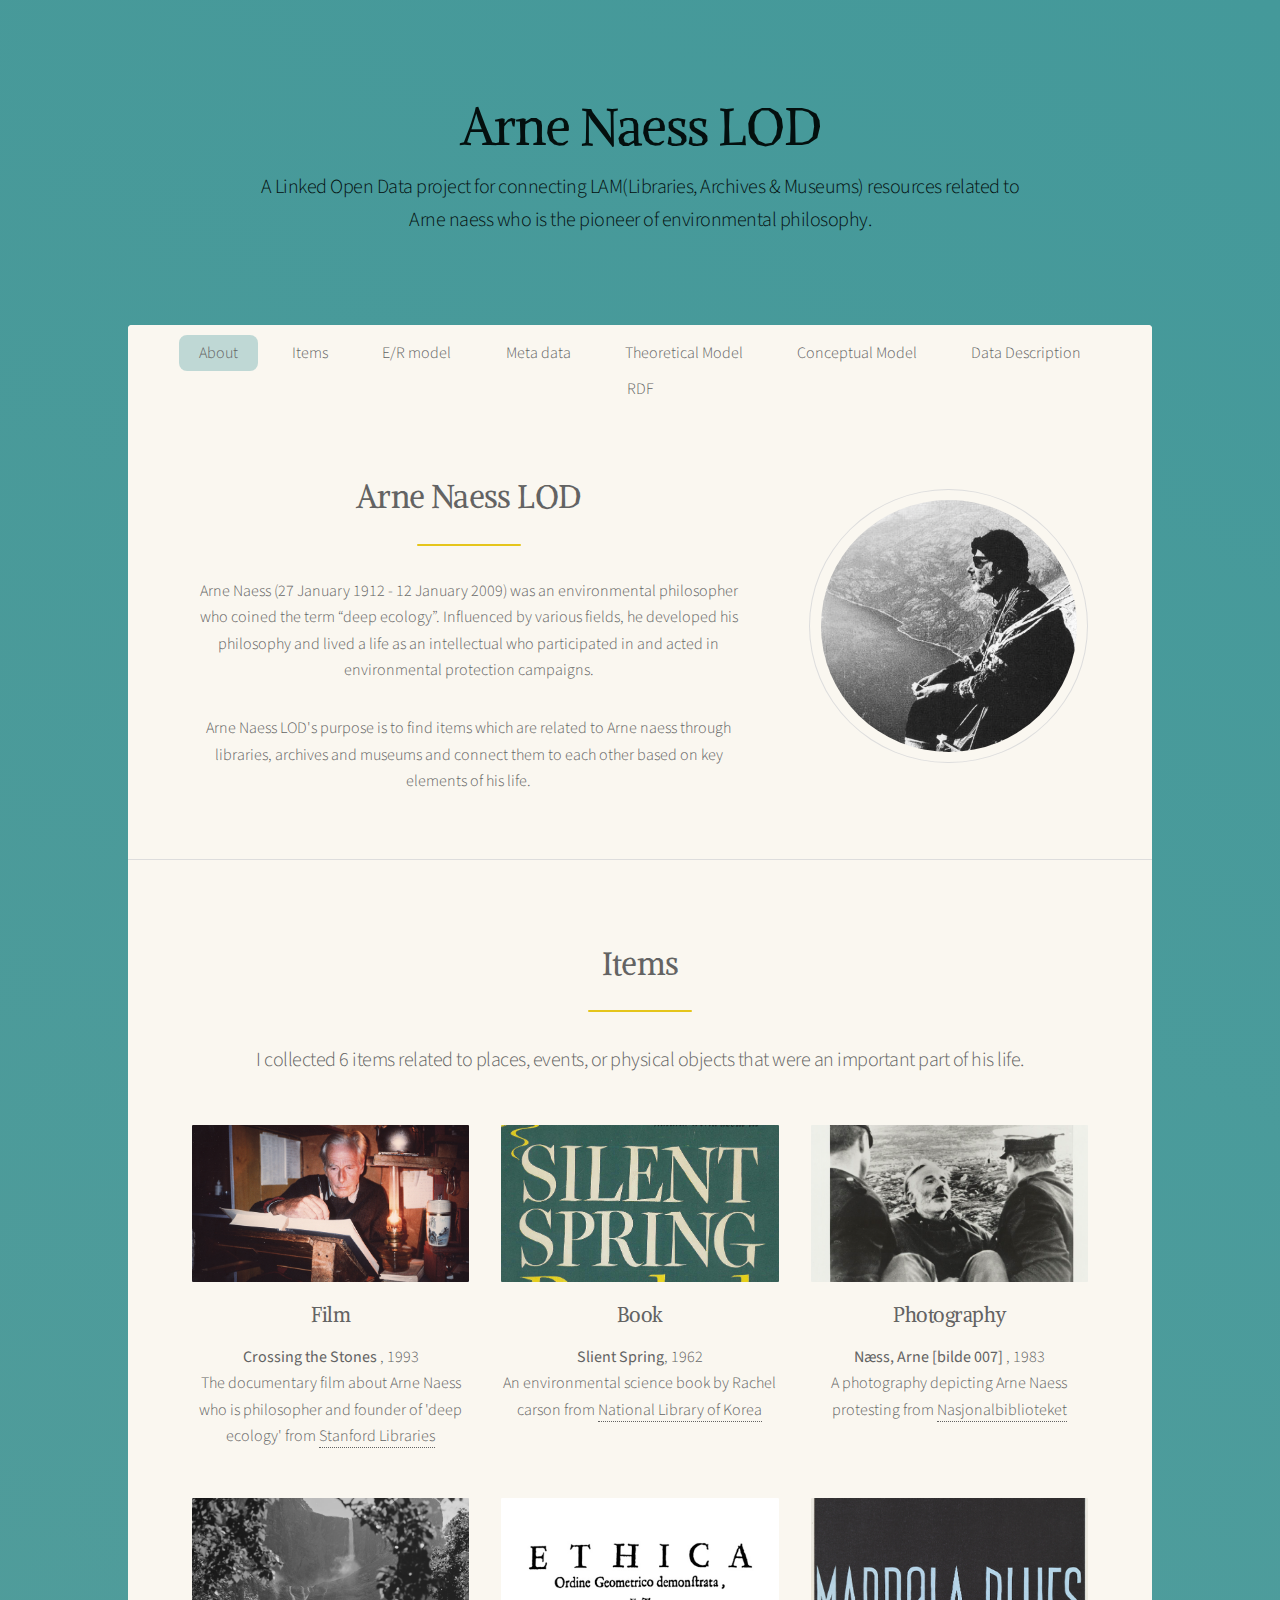
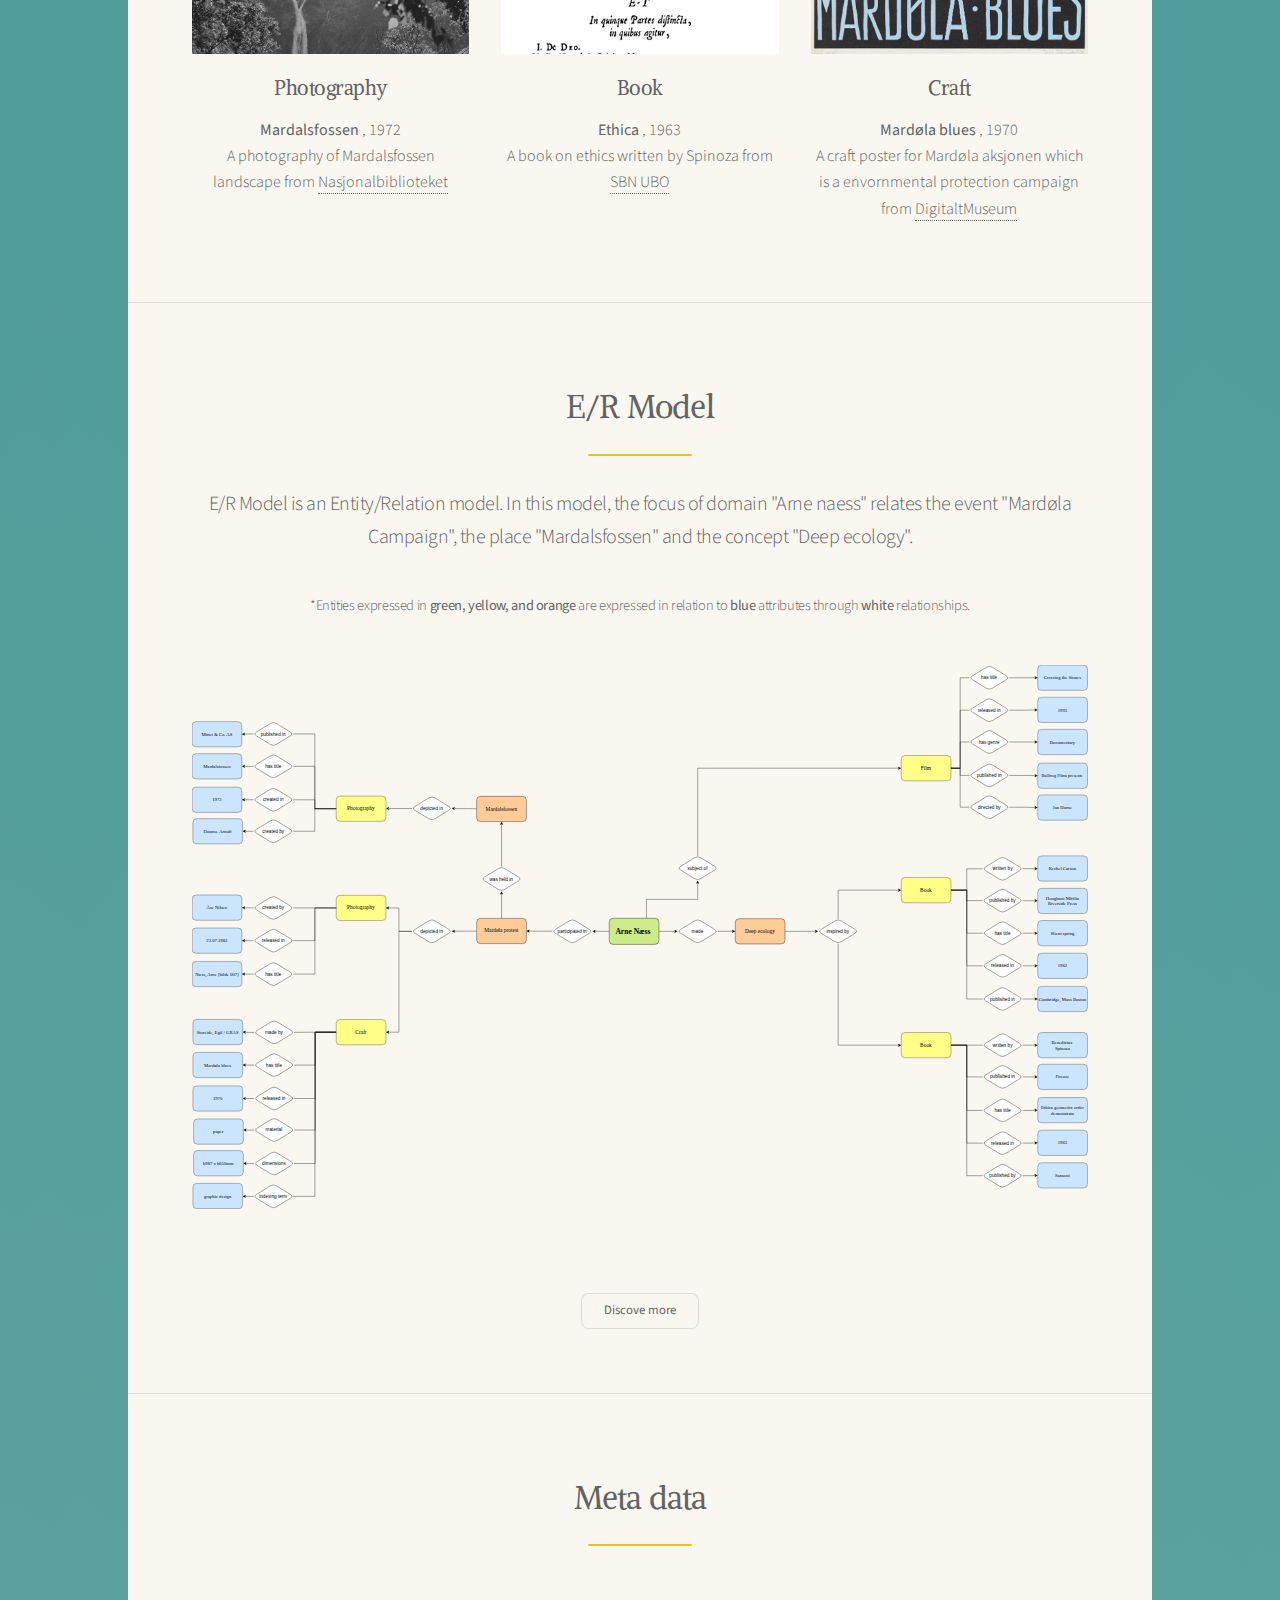
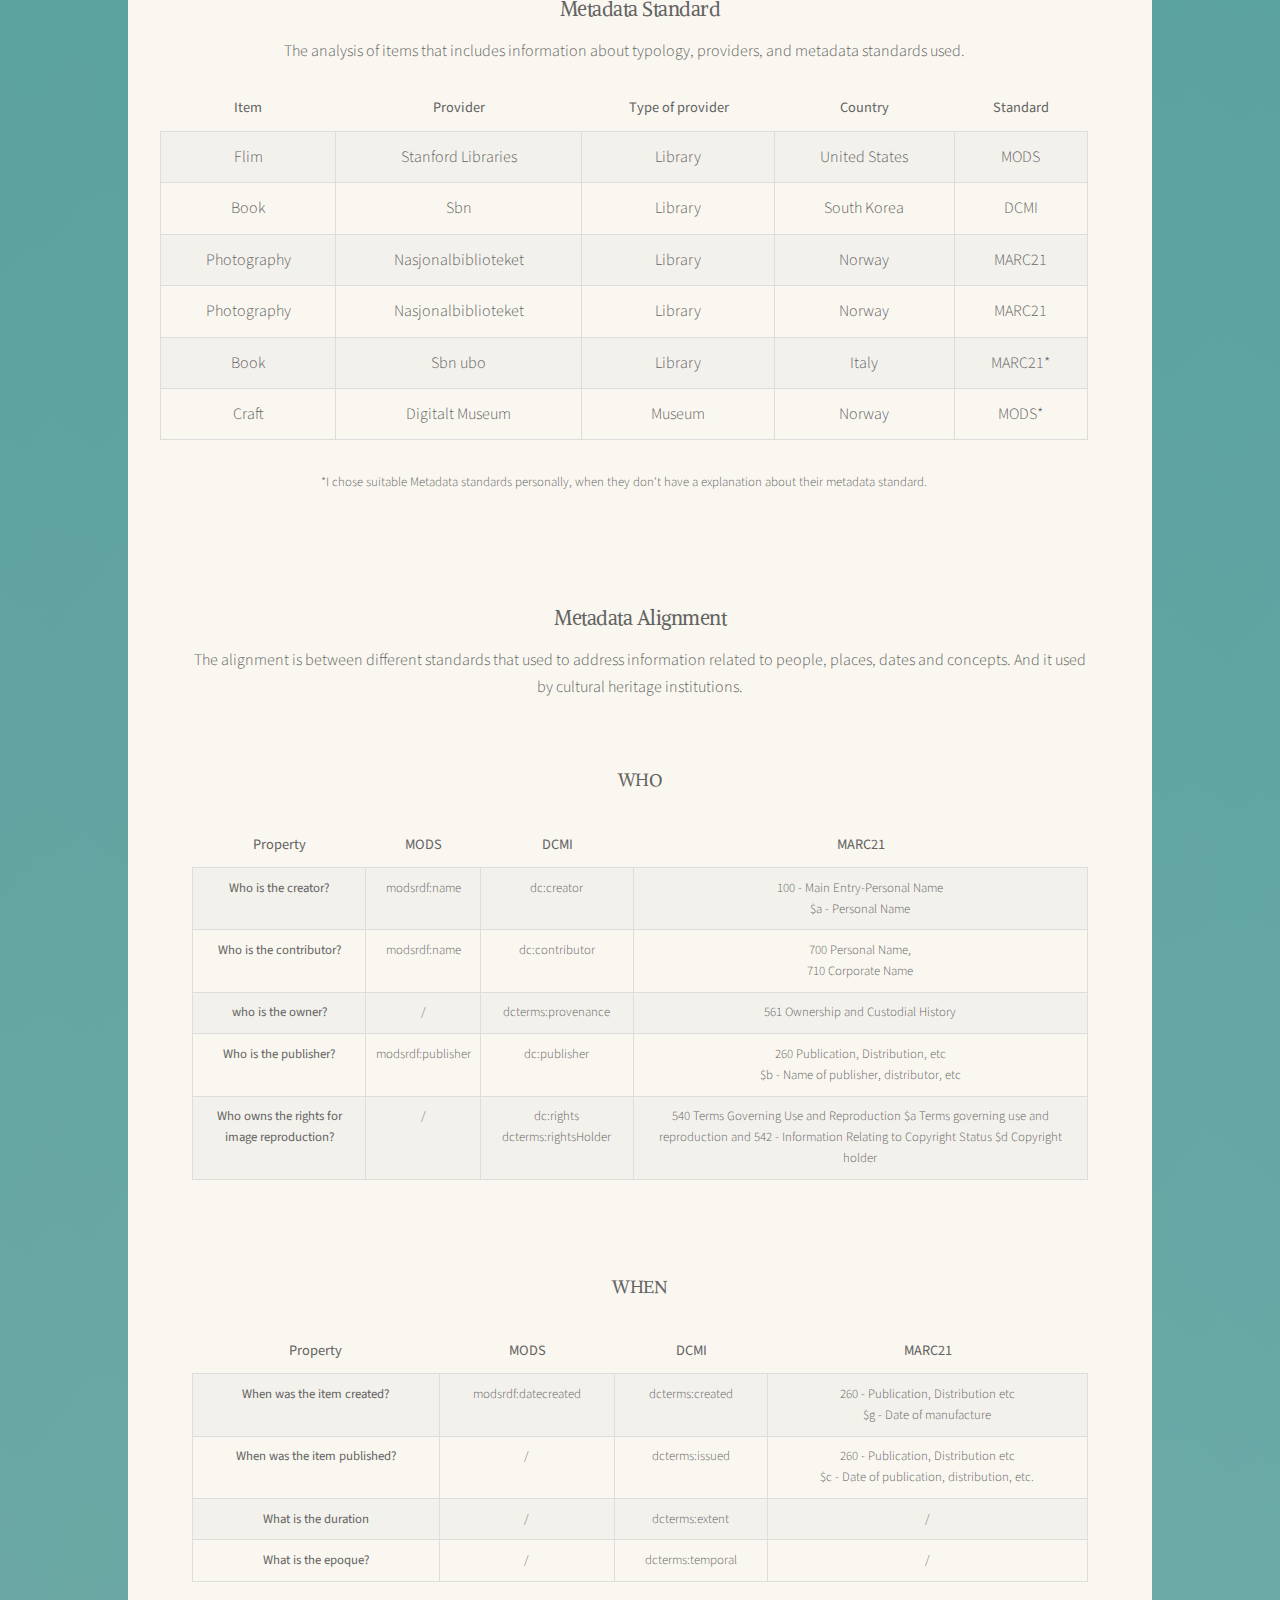
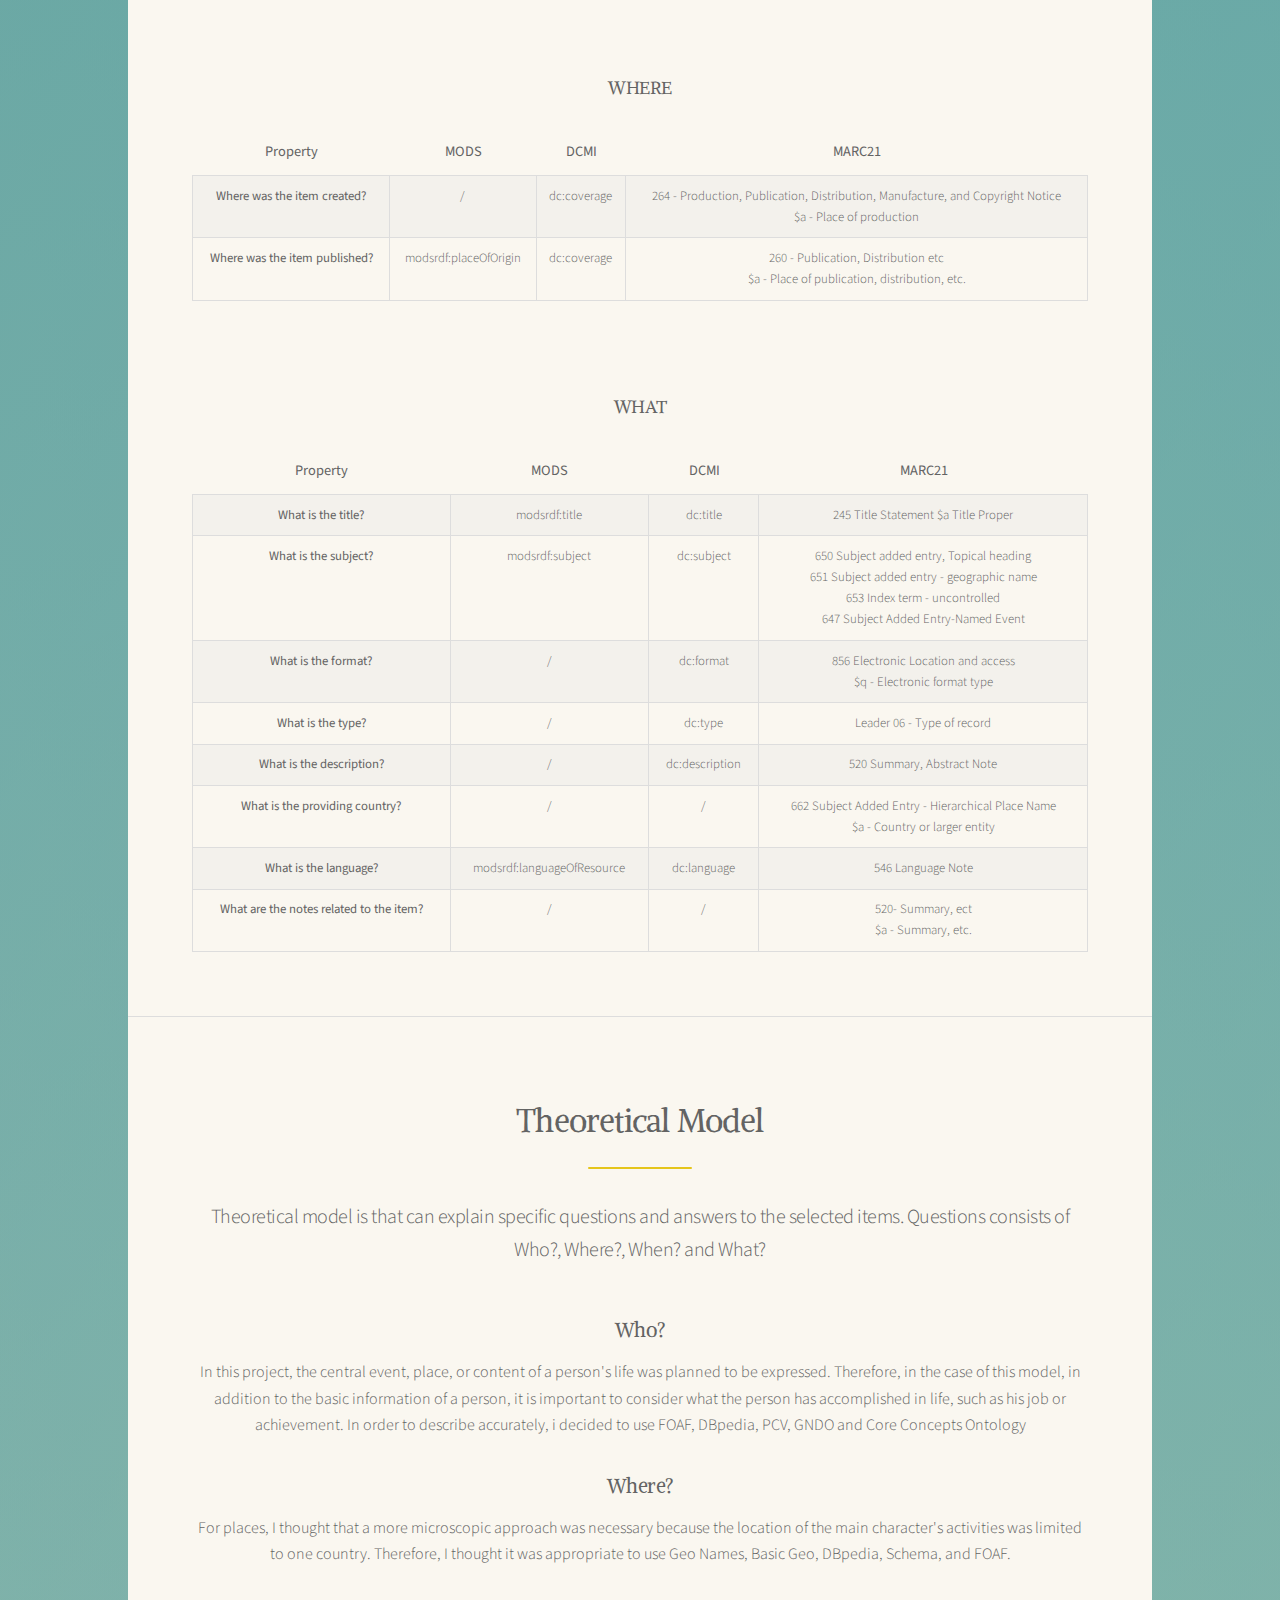
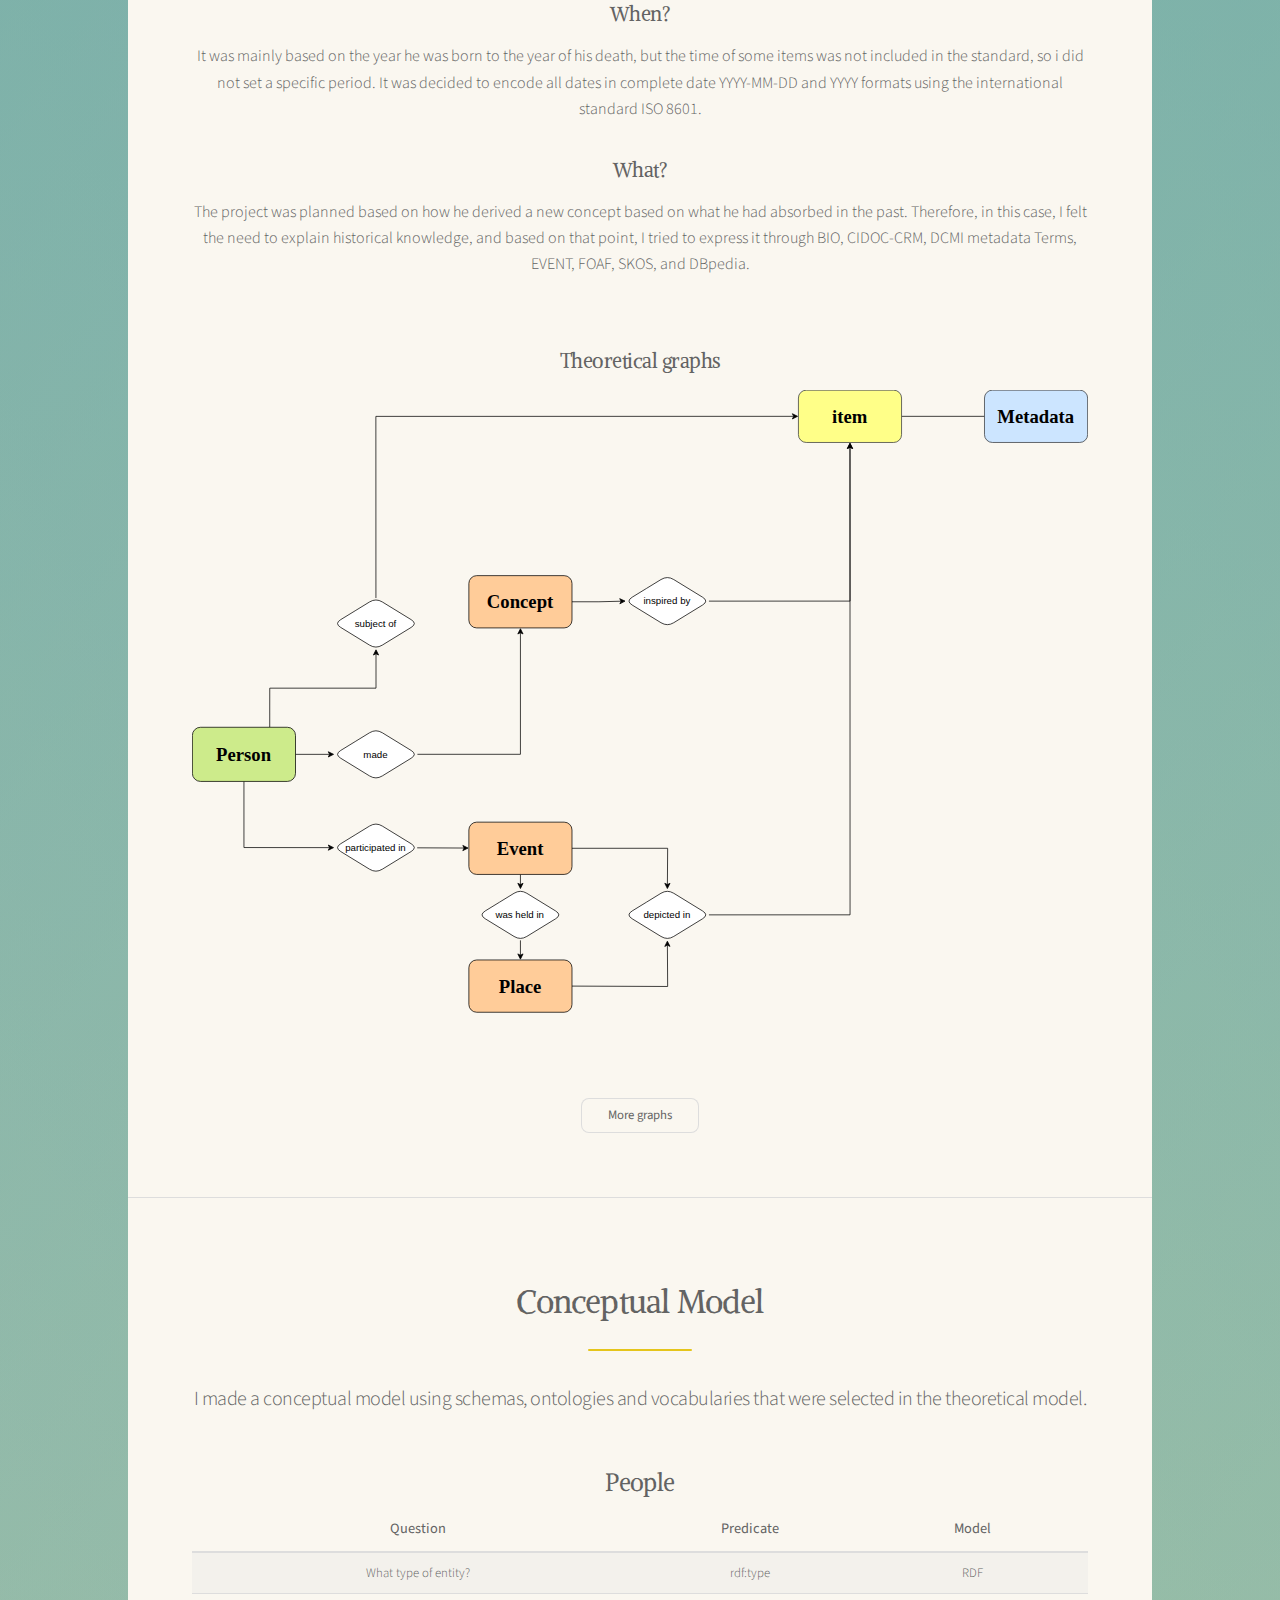
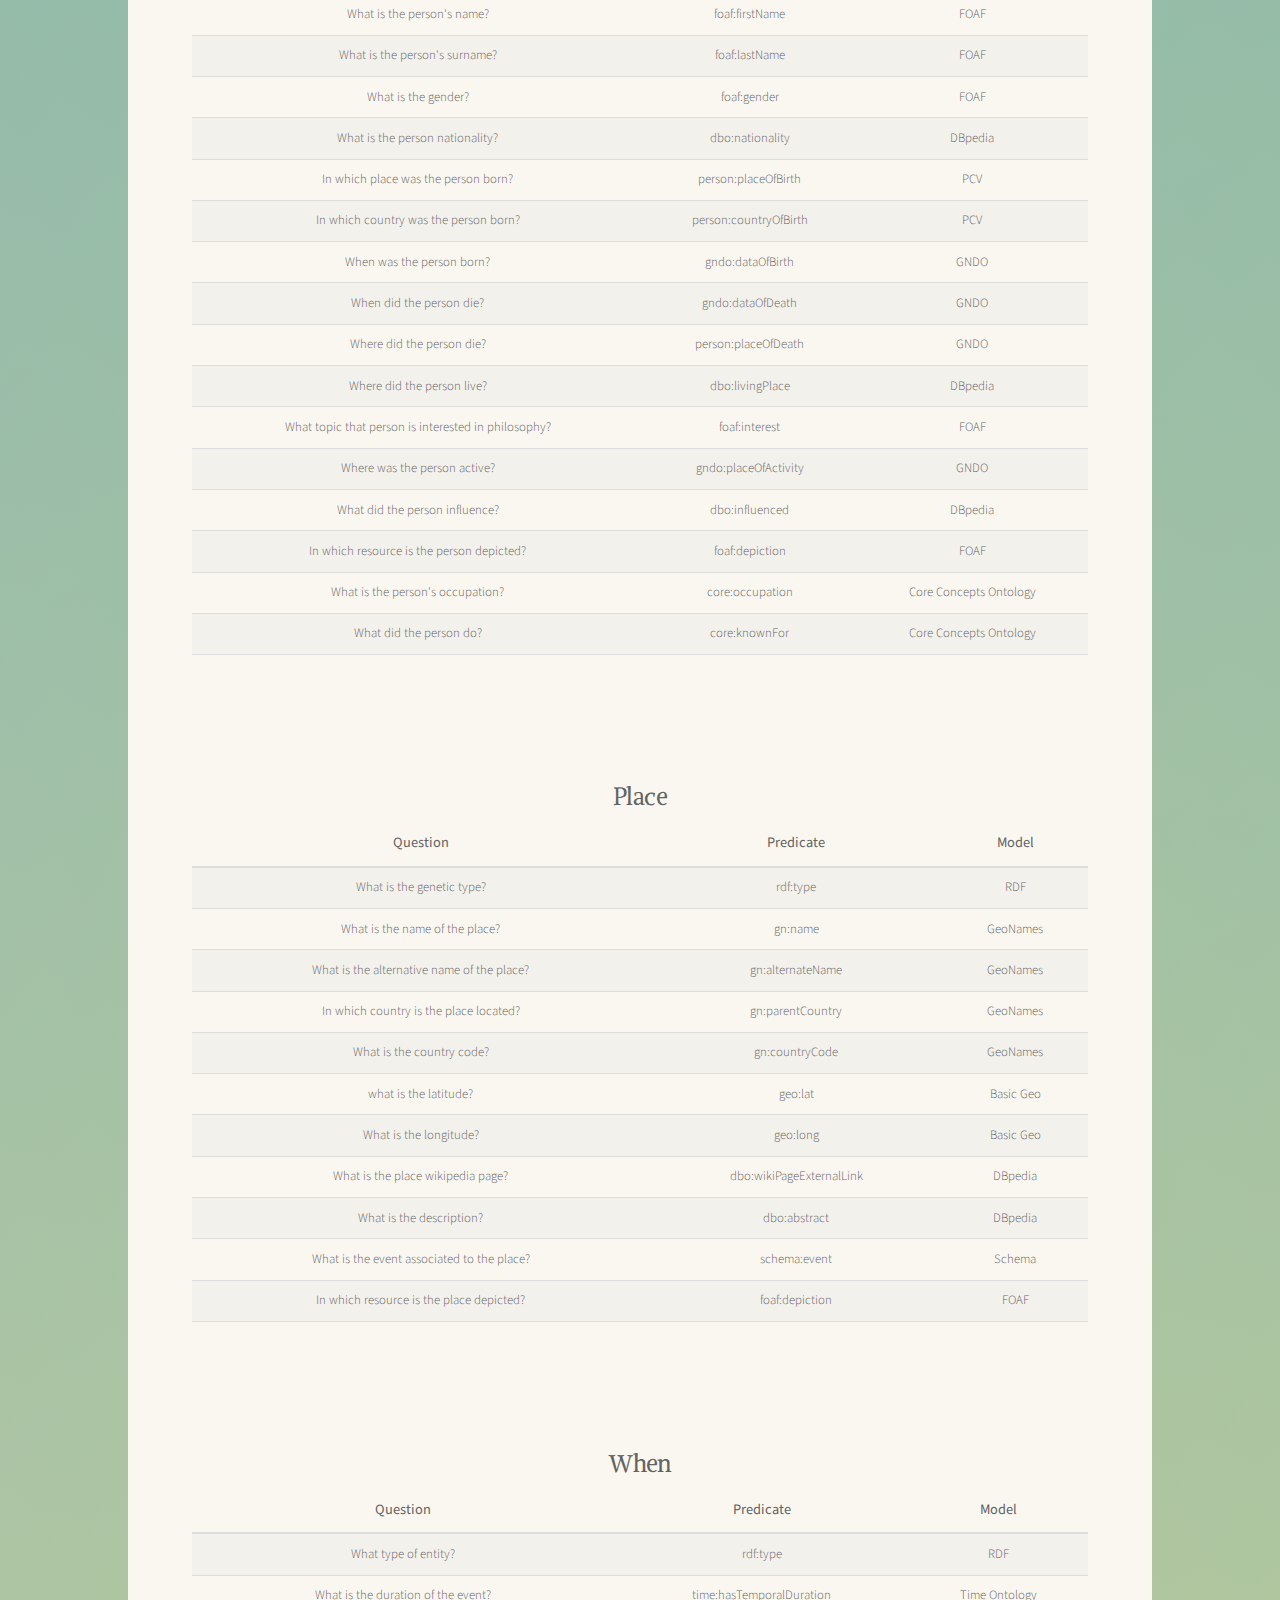
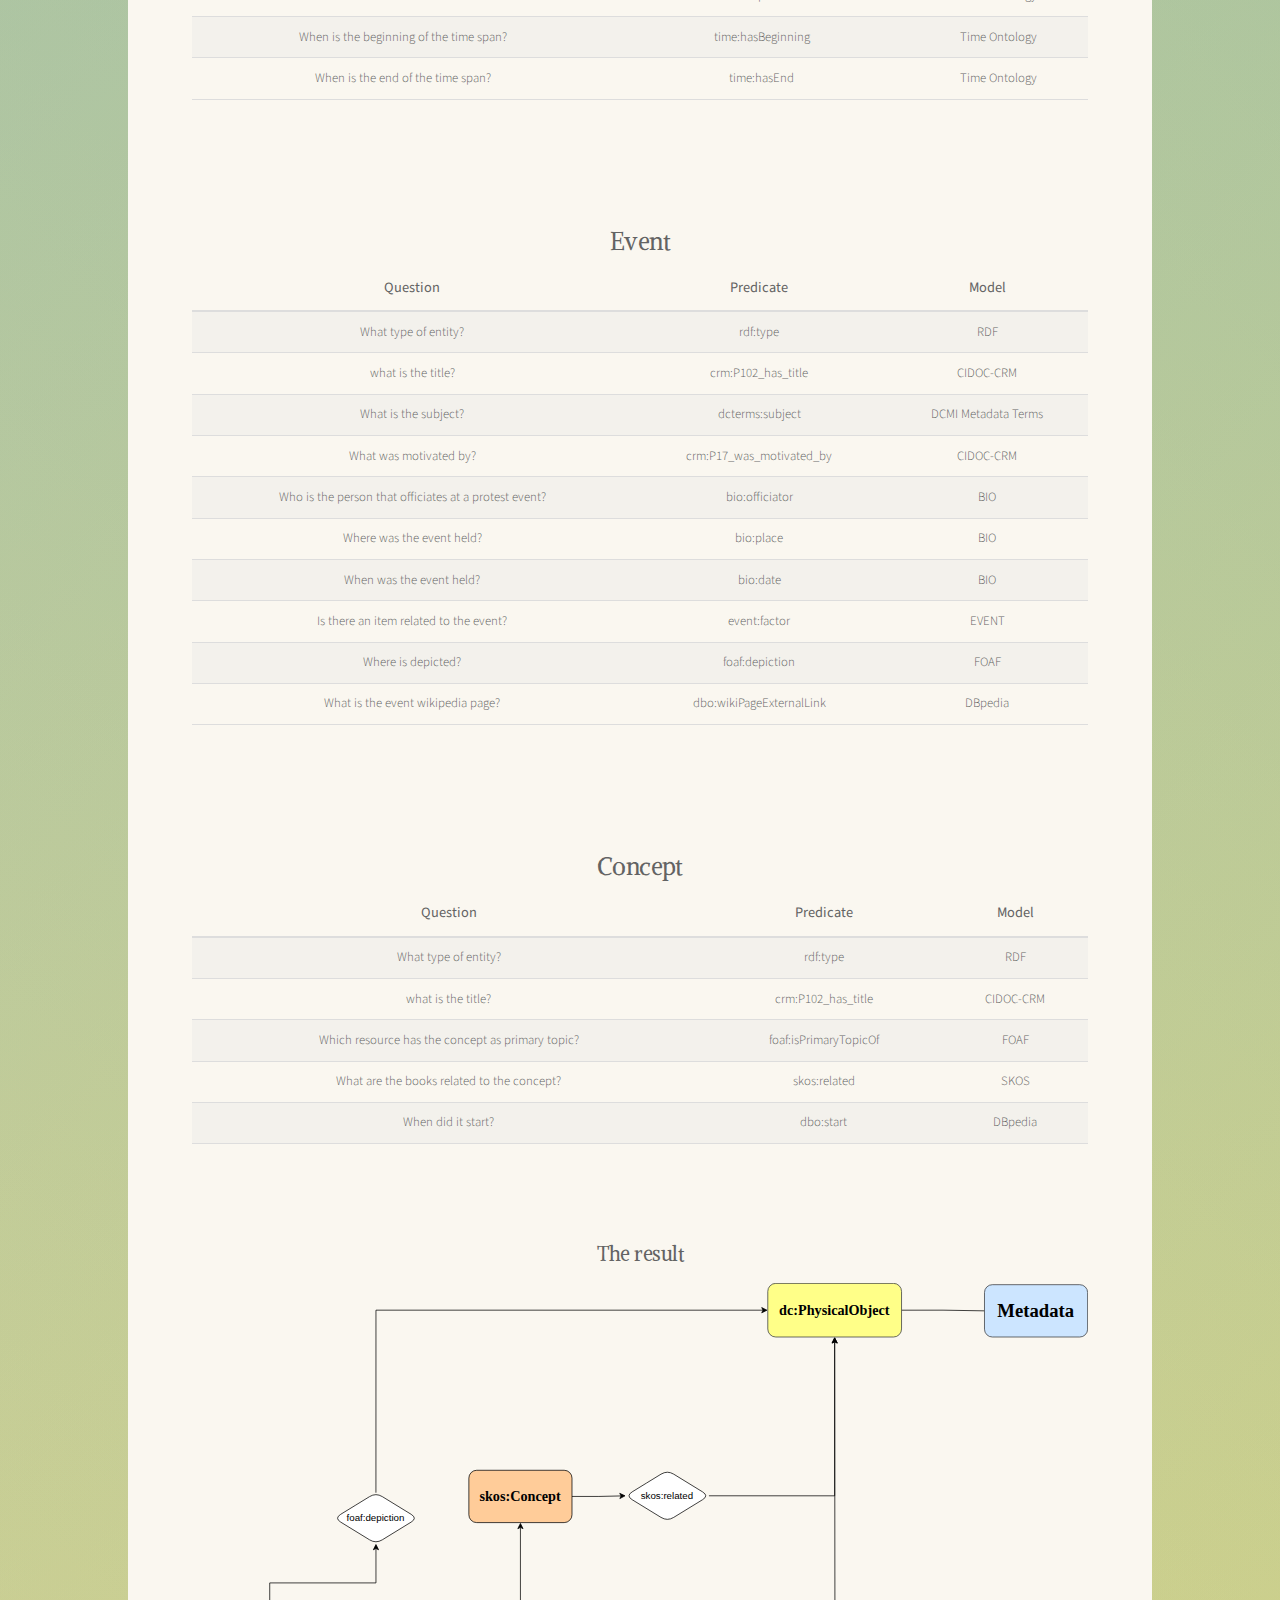
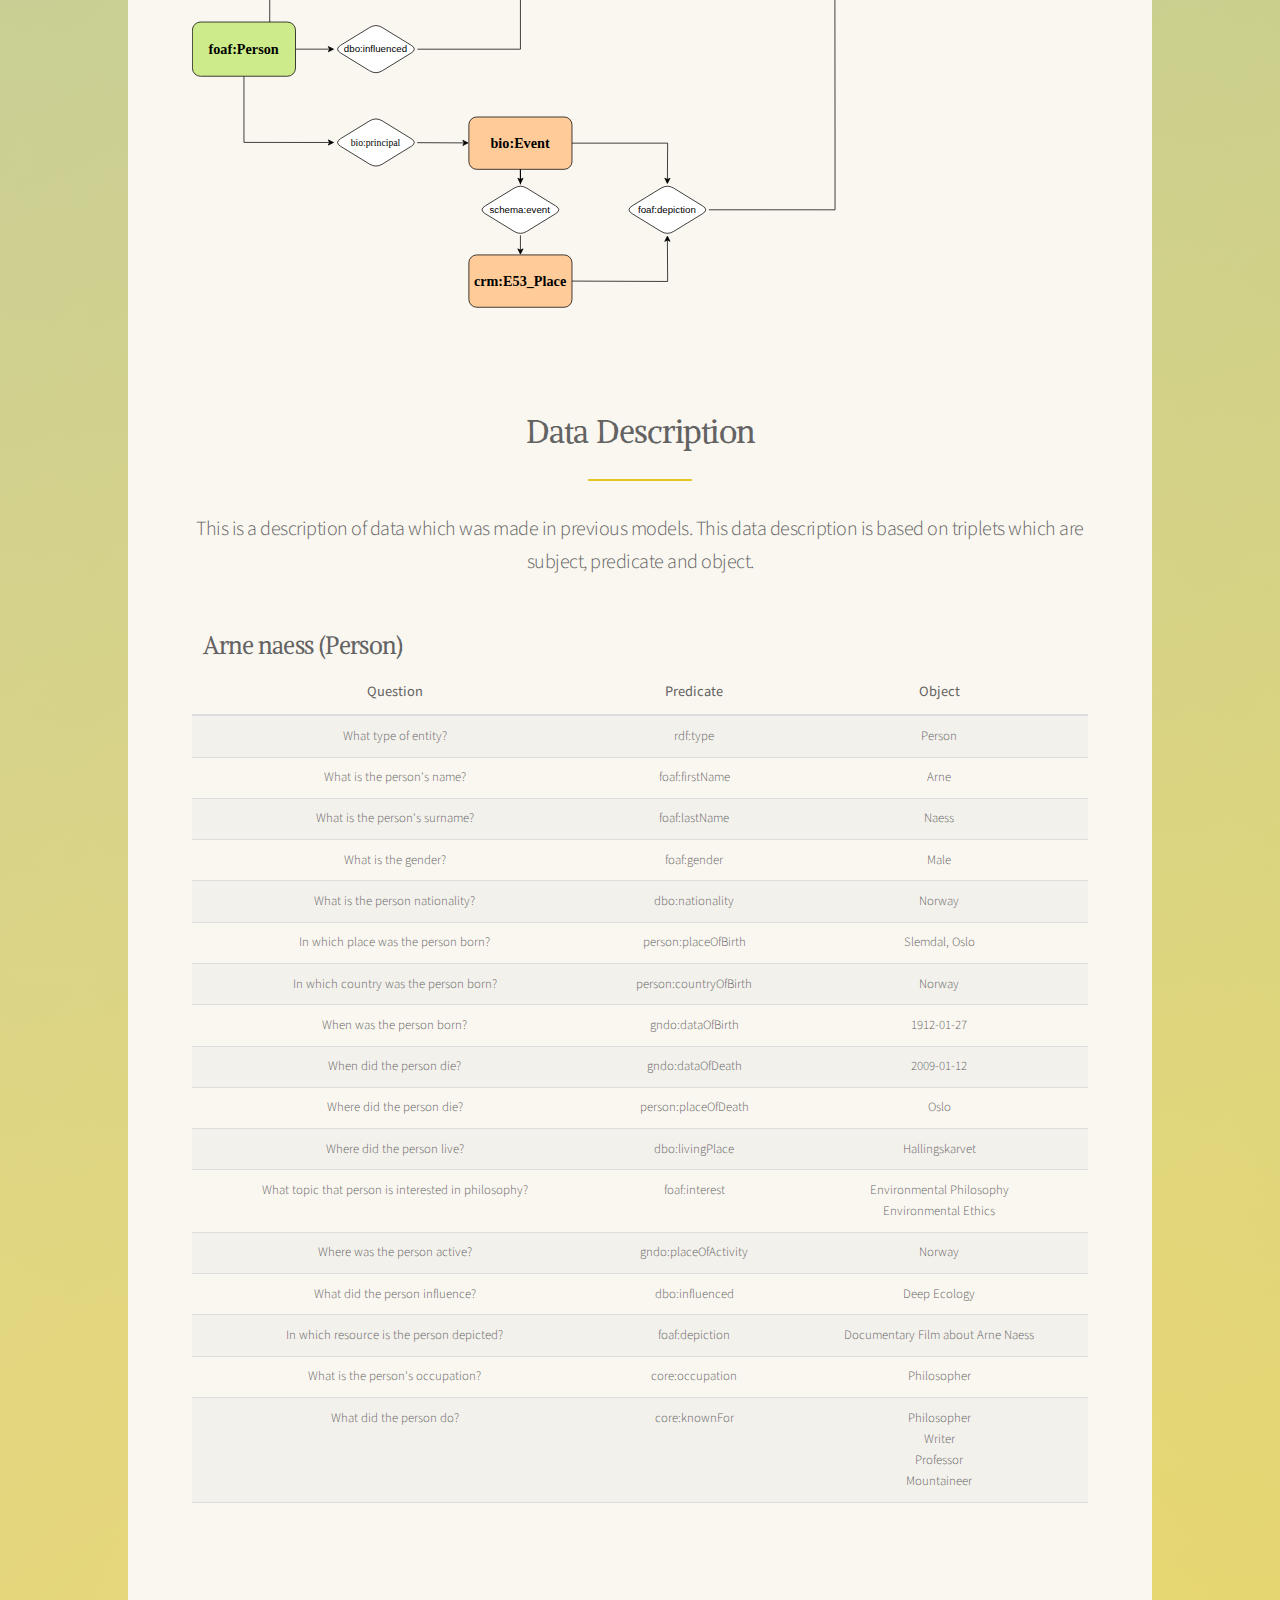
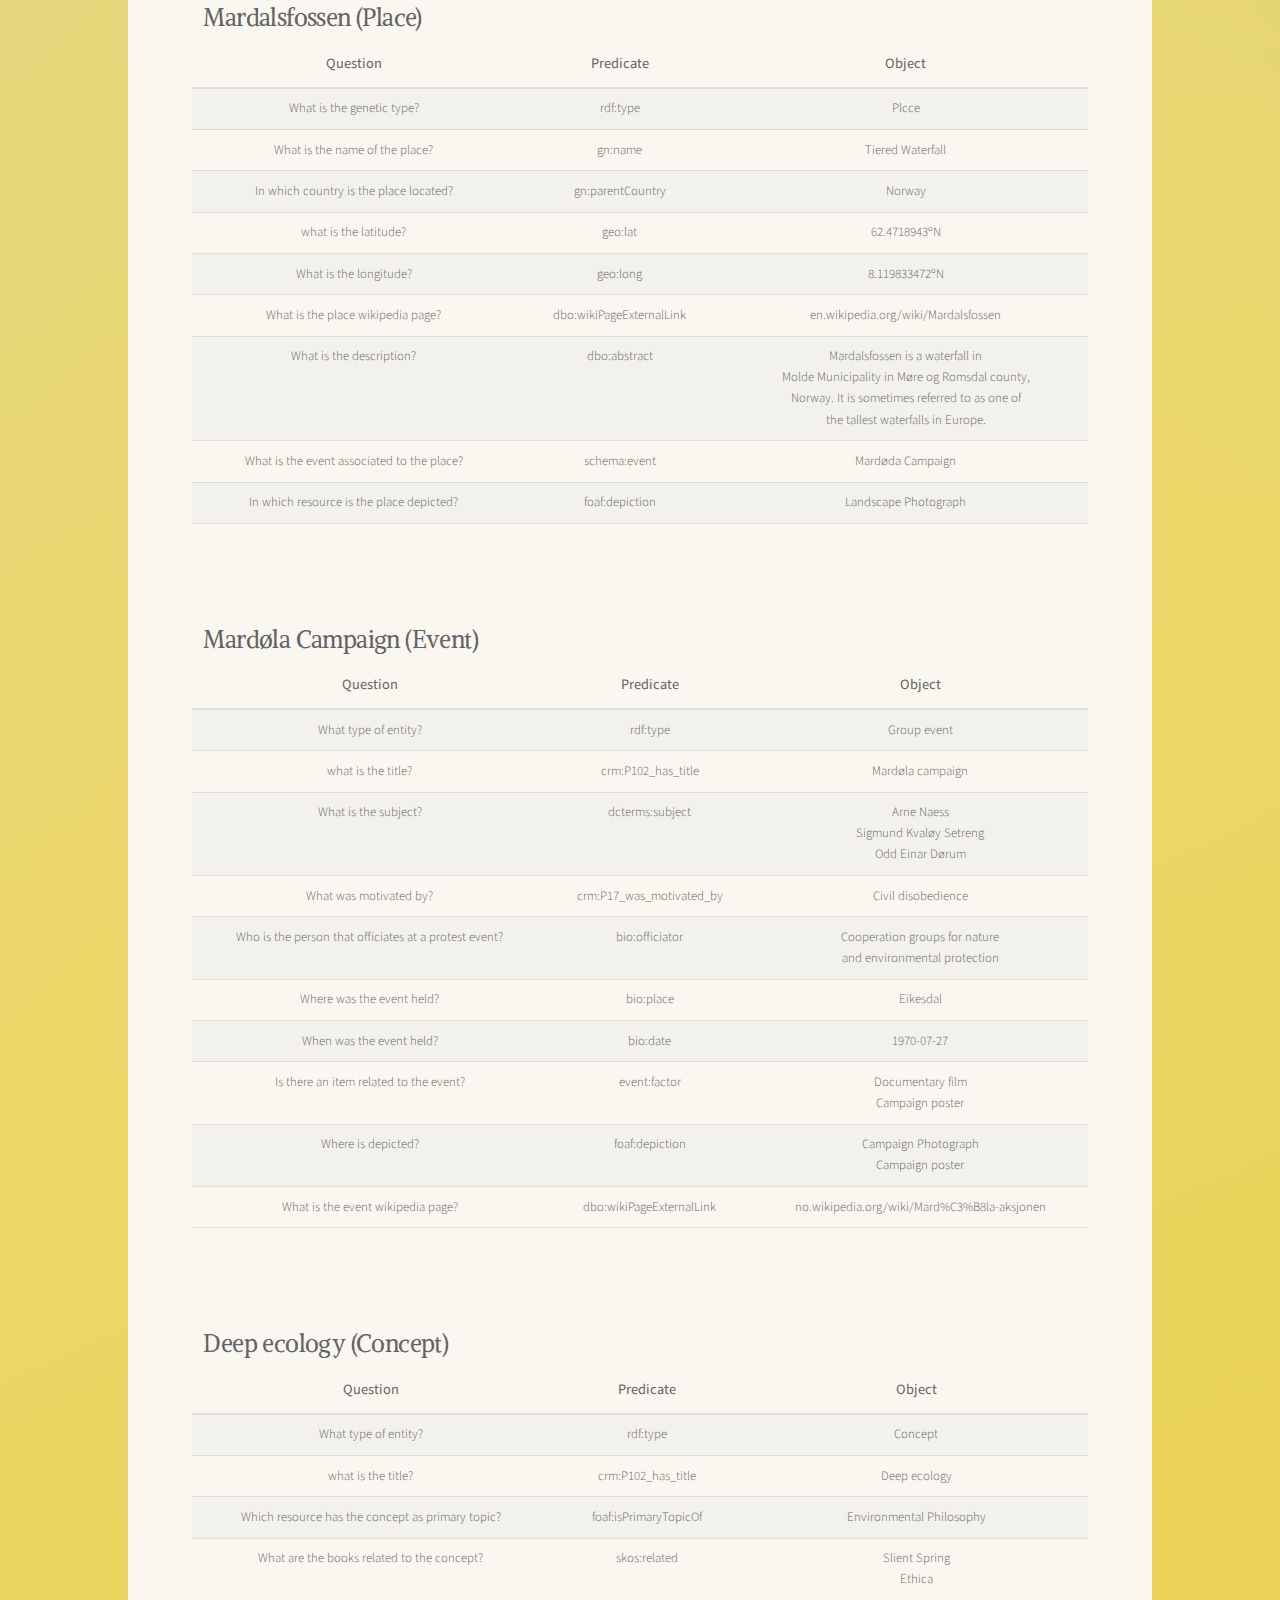
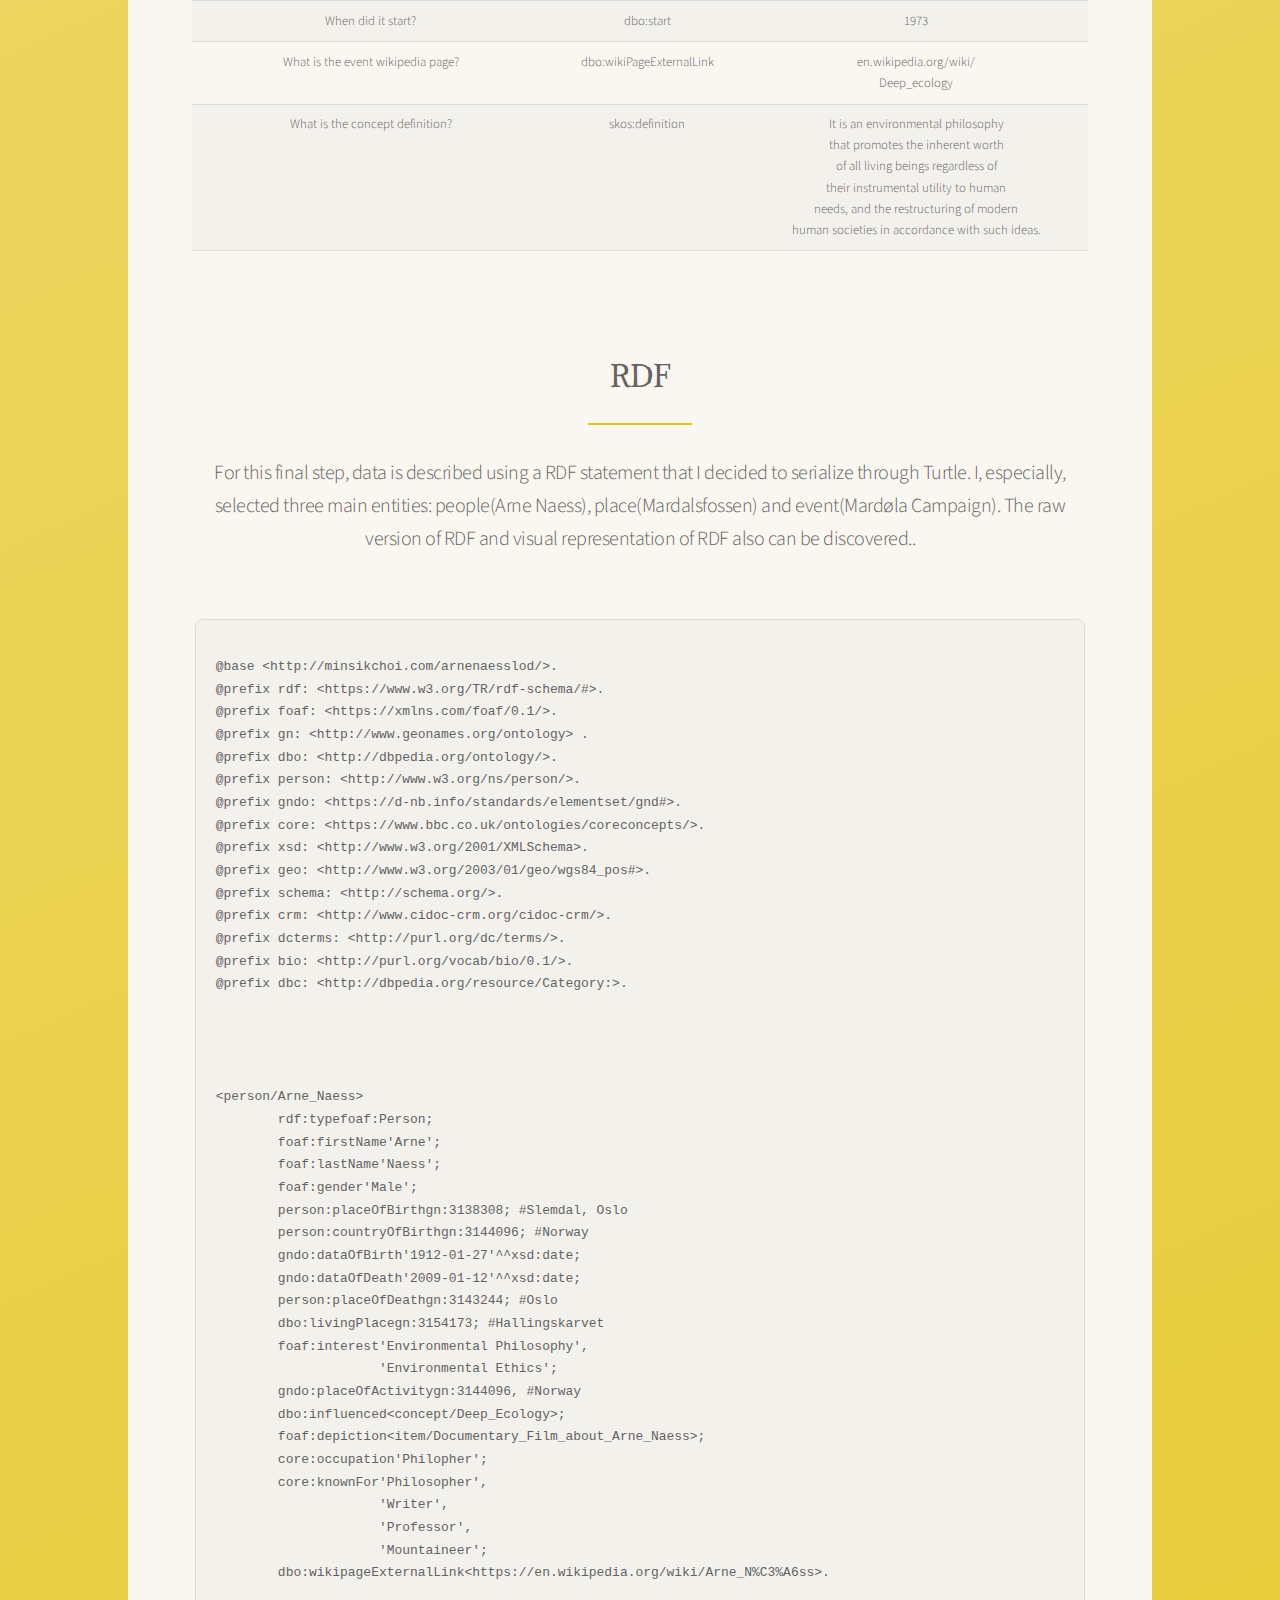
==== commit b182edb9: "update" ====
--- a/index.html
+++ b/index.html
@@ -1143,7 +1143,7 @@
 									<div class="inner">
                                      <pre style="text-align: left">
 										<code>
-@base &lt;https://arnenaesslod.github.io/&gt;.
+@base &lt;http://minsikchoi.com/arnenaesslod/&gt;.
 @prefix rdf: &lt;https://www.w3.org/TR/rdf-schema/#&gt;.
 @prefix foaf: &lt;https://xmlns.com/foaf/0.1/&gt;.
 @prefix gn: &lt;http://www.geonames.org/ontology&gt; .
